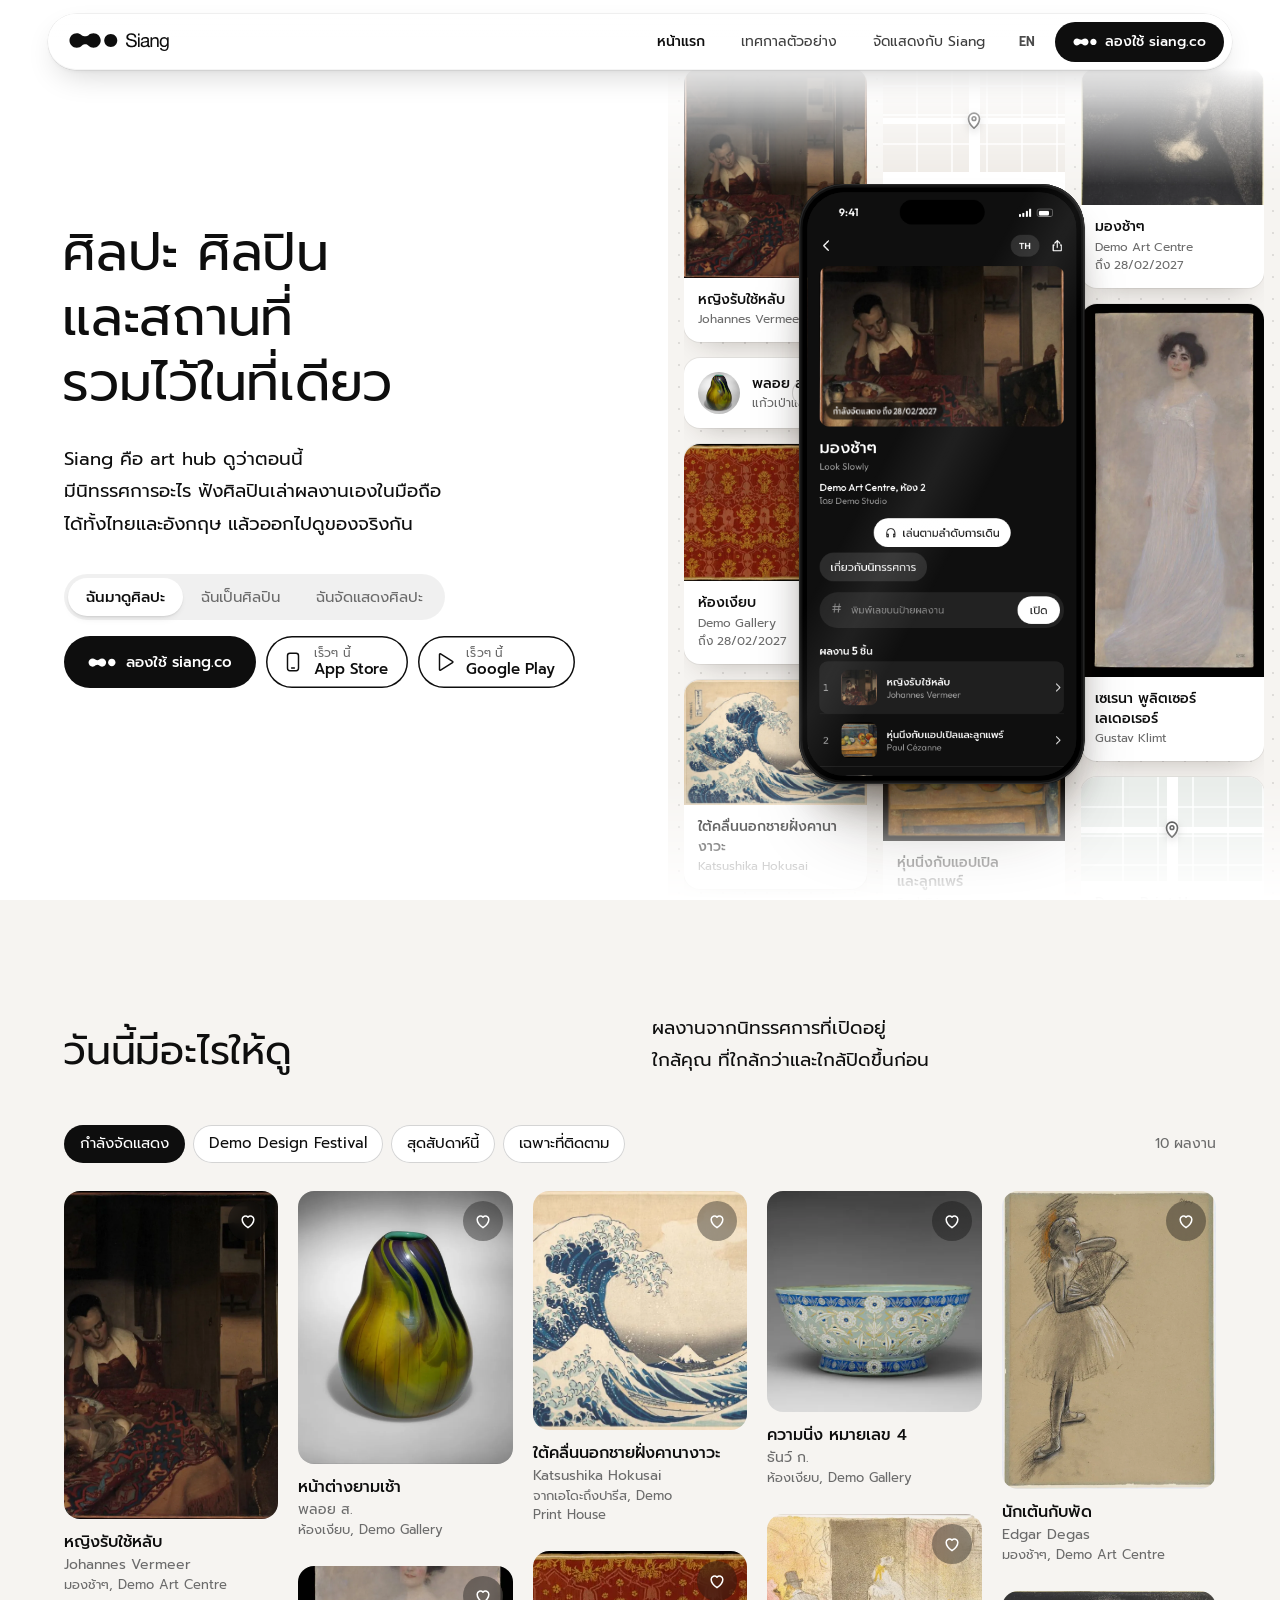
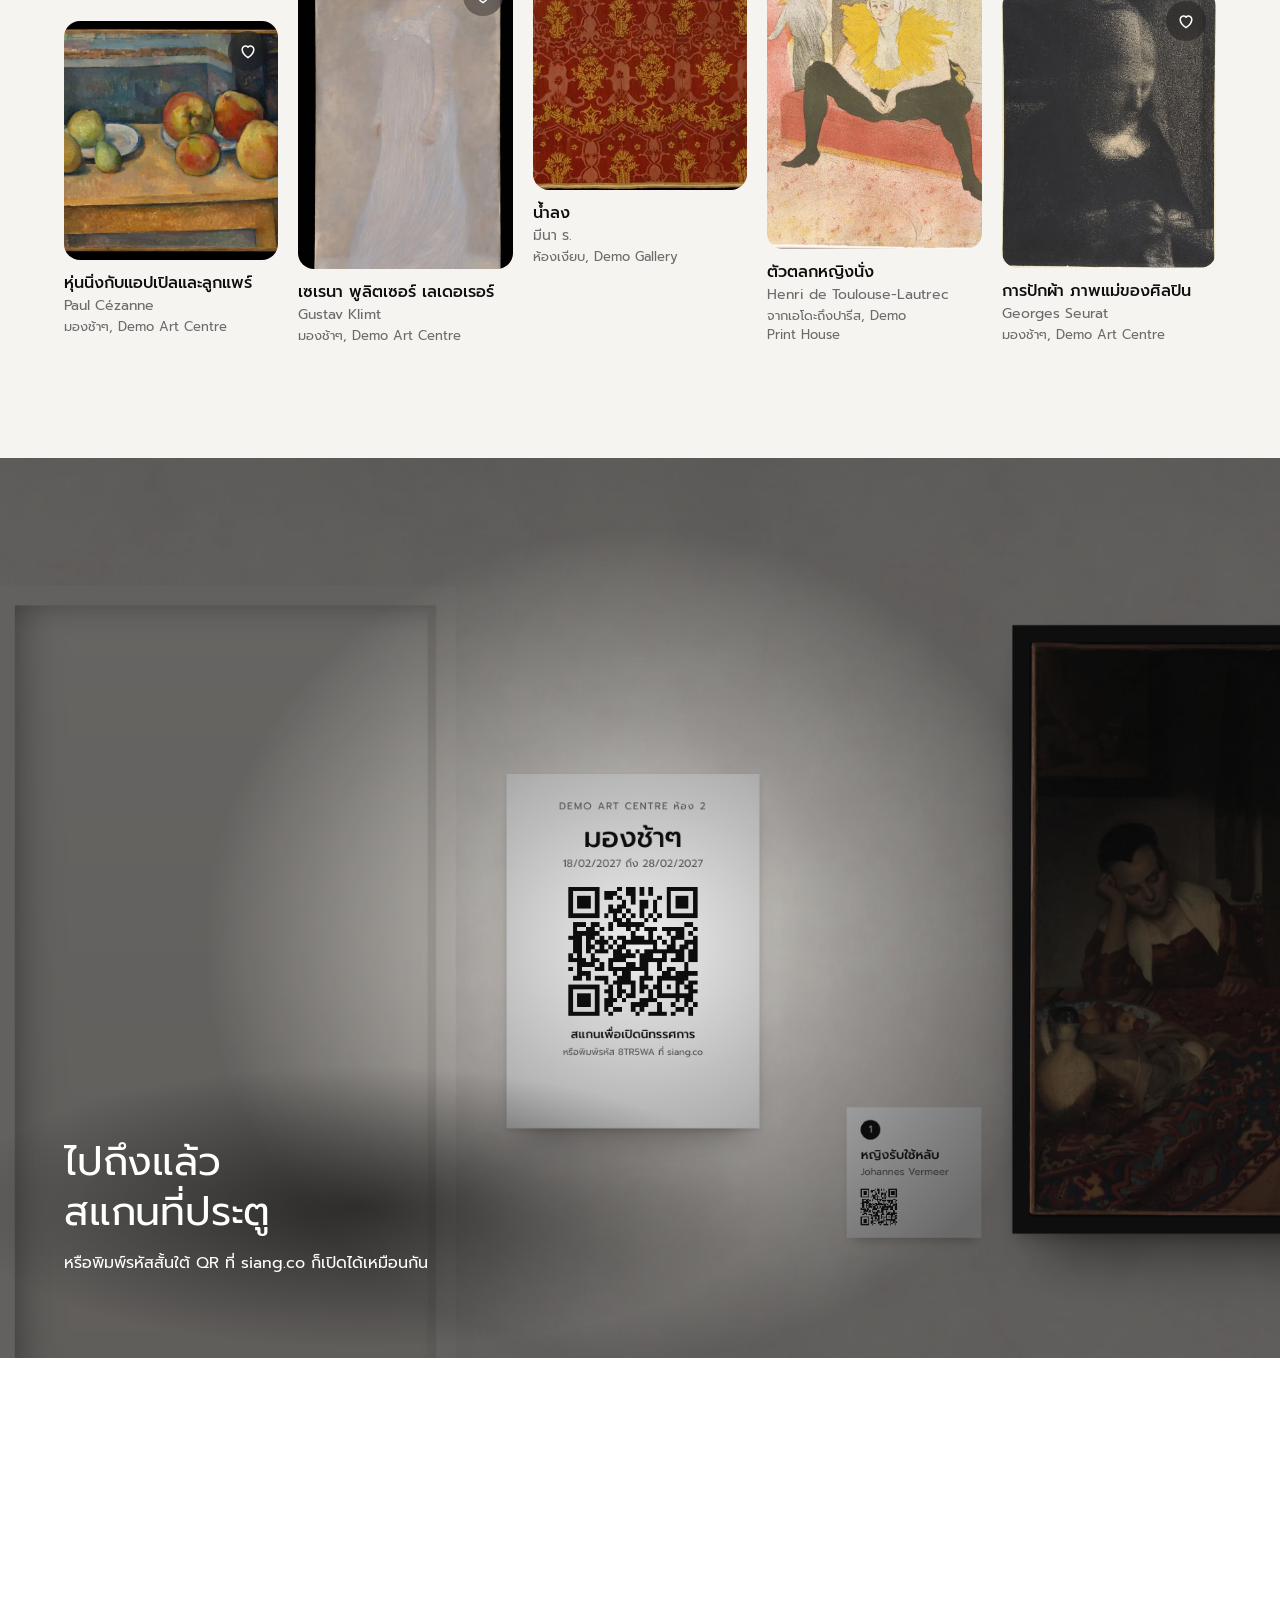
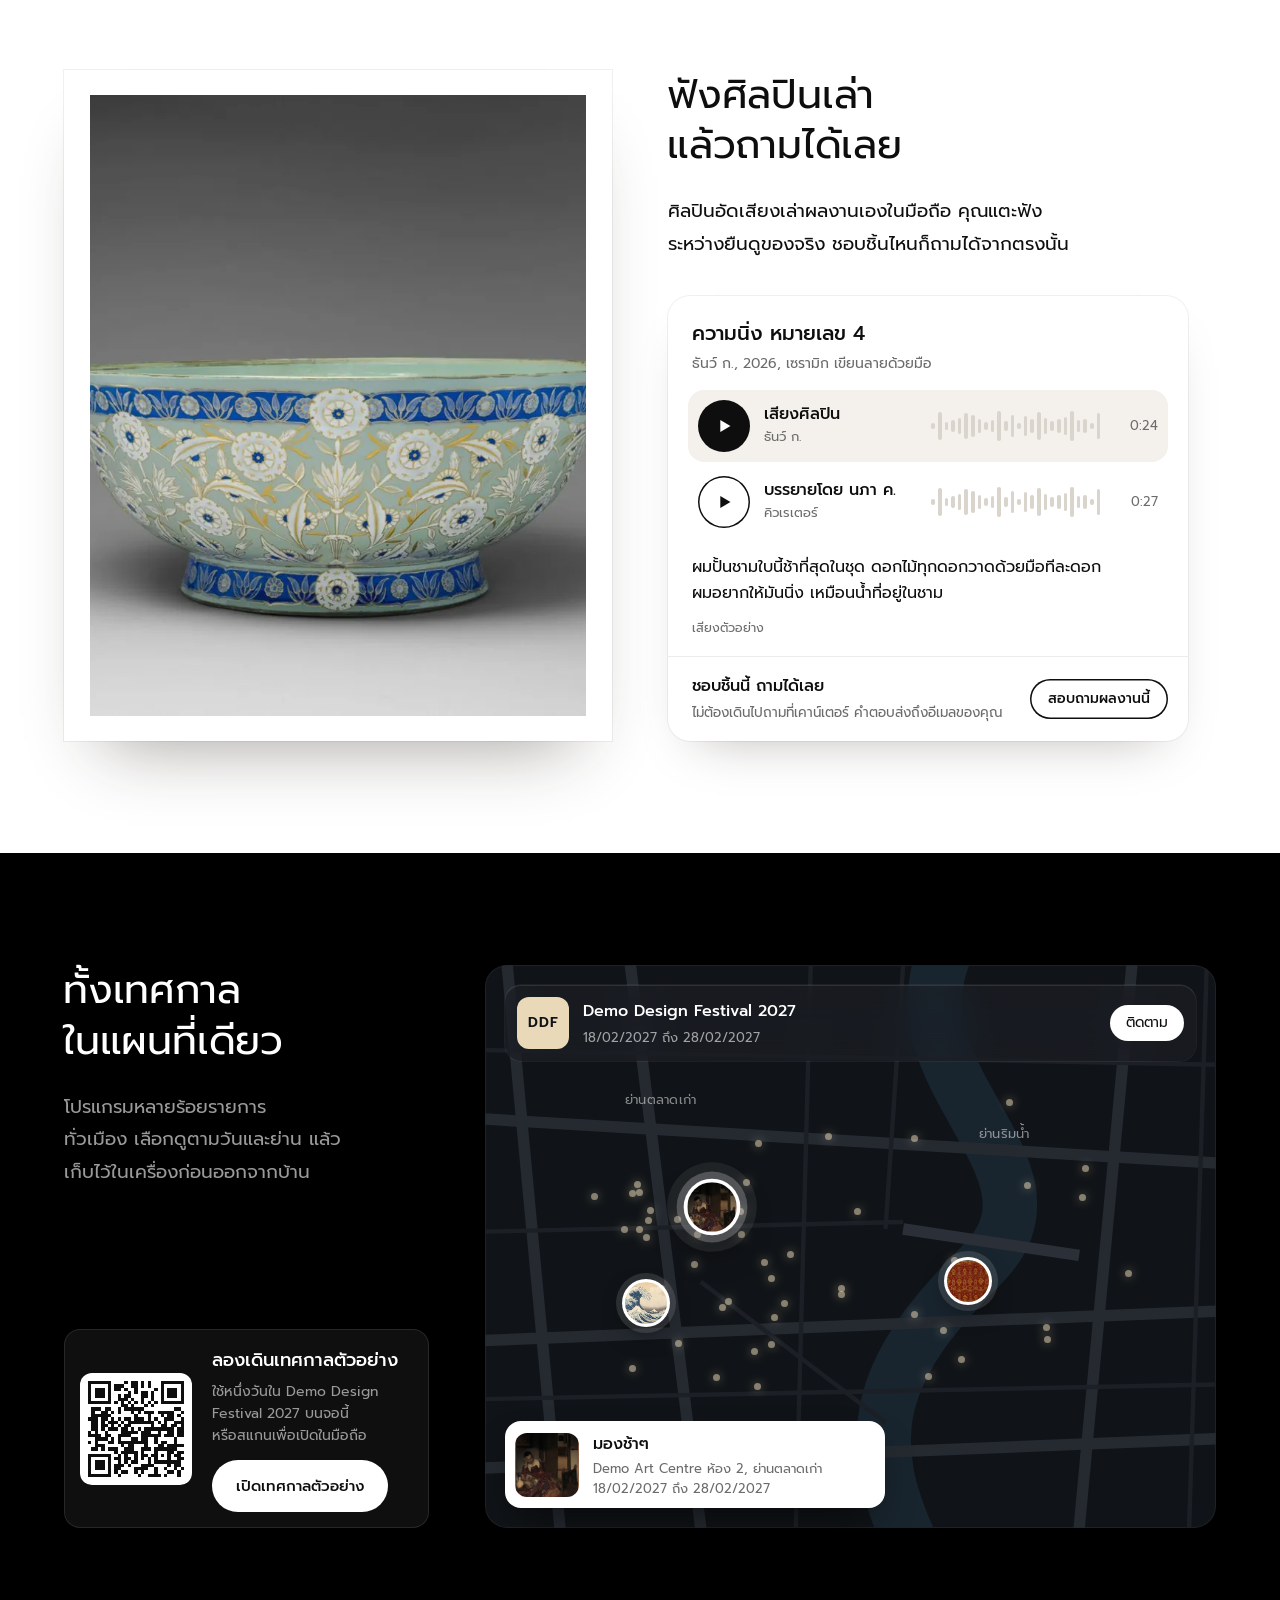
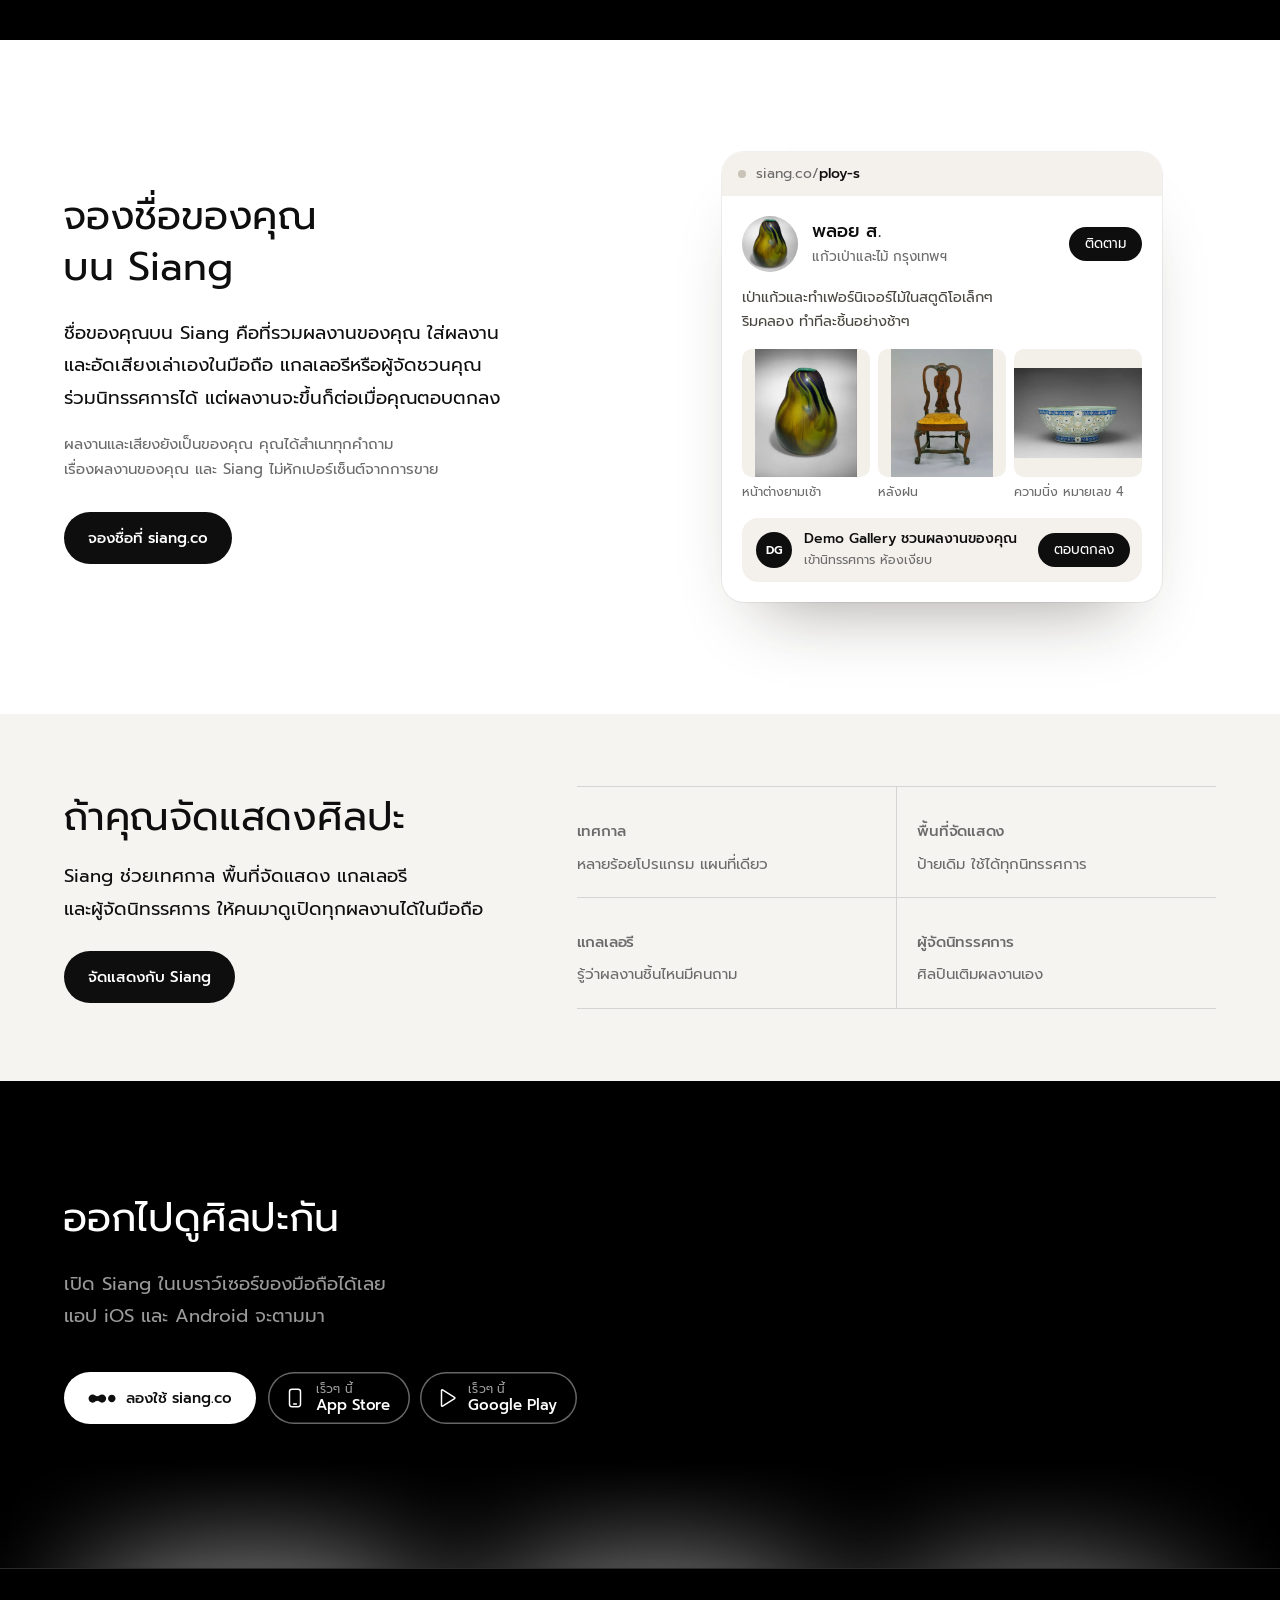
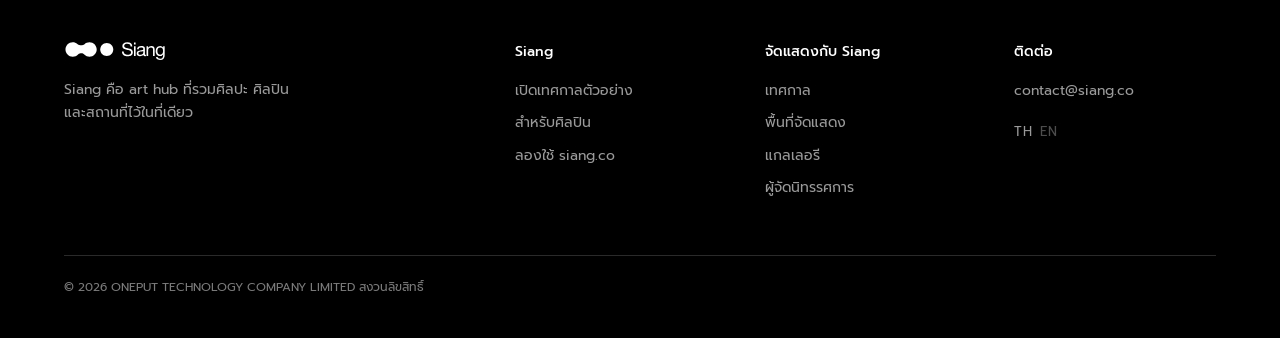
==== site/index.html @ 8baa281d "info.siang.co site and server setup" ====
<!doctype html><html lang="th"><head><meta charset="utf-8"><meta name="viewport" content="width=device-width, initial-scale=1, viewport-fit=cover"><title>Siang art hub: ศิลปะ ศิลปิน และสถานที่ ในที่เดียว</title><meta name="description" content="หานิทรรศการที่อยากไป เปิดดูทุกผลงานในมือถือ ฟังเรื่องจากศิลปิน แล้วเก็บชิ้นที่ชอบไว้"><meta name="robots" content="noindex, nofollow"><link rel="canonical" href="https://info.siang.co/"><link rel="alternate" hreflang="th" href="https://info.siang.co/"><link rel="alternate" hreflang="en" href="https://info.siang.co/en/"><meta property="og:title" content="Siang art hub: ศิลปะ ศิลปิน และสถานที่ ในที่เดียว"><meta property="og:description" content="หานิทรรศการที่อยากไป เปิดดูทุกผลงานในมือถือ ฟังเรื่องจากศิลปิน แล้วเก็บชิ้นที่ชอบไว้"><meta property="og:image" content="https://info.siang.co/assets/art/vermeer-1200.webp"><meta name="theme-color" content="#ffffff"><link rel="icon" href="assets/brand/siang-symbol-black.svg" type="image/svg+xml"><link rel="preload" href="assets/fonts/prompt-thai-400-normal.woff2" as="font" type="font/woff2" crossorigin><link rel="stylesheet" href="assets/fonts.css"><link rel="stylesheet" href="assets/css/base.css"><link rel="stylesheet" href="assets/css/phone.css"><link rel="stylesheet" href="assets/css/scene.css"><link rel="stylesheet" href="assets/css/home.css"></head><body><a class="skip" href="#main"><span class="nb">ข้ามไปที่เนื้อหา</span></a><header class="nav"><div class="bar"><a class="logo" href="" aria-label="Siang"><img class="lb" src="assets/brand/siang-lockup-black.svg" alt="Siang" width="88" height="20"><img class="lw" src="assets/brand/siang-lockup-white.svg" alt="" width="88" height="20"></a><span class="nsp"></span><a class="ndemo" href="" aria-current=page><span class="nb">หน้าแรก</span></a><a class="ndemo" href="demo/"><span class="nb">เทศกาลตัวอย่าง</span></a><a class="nfor" href="for/"><span><span class="nb">จัดแสดงกับ</span> <span class="nb">Siang</span></span></a><a class="nlang" href="en/" hreflang="en" lang="en" aria-label="English">EN</a><a class="btn go sm" href="https://siang.co"><svg class="sym" viewBox="1623 123 94 30" aria-hidden="true"><path d="M1670.166 124.426C1666.562 124.426 1663.284 125.818 1660.835 128.09C1656.951 131.334 1650.79 130.317 1647.928 128.154C1647.7 127.94 1647.468 127.732 1647.226 127.533C1644.859 125.592 1641.831 124.426 1638.53 124.426C1630.951 124.426 1624.807 130.571 1624.807 138.15C1624.807 145.729 1630.951 151.873 1638.53 151.873C1642.473 151.873 1646.024 150.208 1648.528 147.545C1654.318 143.612 1658.304 145.9 1659.965 147.328C1660.241 147.634 1660.531 147.927 1660.833 148.207L1660.835 148.21L1660.835 148.209C1663.284 150.482 1666.562 151.873 1670.166 151.873C1677.746 151.873 1683.89 145.729 1683.89 138.15C1683.89 130.571 1677.746 124.426 1670.166 124.426Z"/><path d="M1702.884 125.807C1696.067 125.807 1690.541 131.333 1690.541 138.15C1690.541 144.966 1696.067 150.493 1702.884 150.493C1709.7 150.493 1715.227 144.966 1715.227 138.15C1715.227 131.333 1709.7 125.807 1702.884 125.807Z"/></svg><span><span class="nb">ลองใช้</span> <span class="nb">siang.co</span></span></a><button class="menu-btn" type="button" aria-label="เมนู" aria-expanded="false" data-menu><svg aria-hidden="true" width="22" height="22" viewBox="0 0 24 24" fill="none" stroke="currentColor" stroke-width="1.75" stroke-linecap="round"><path d="M4 9h16M4 15h16"/></svg></button></div></header><div class="sheet" id="sheet" aria-hidden="true"><nav aria-label="หน้าหลัก"><a href=""><span class="nb">หน้าแรก</span></a><a href="demo/"><span class="nb">เปิดเทศกาลตัวอย่าง</span></a><a href="#artists"><span class="nb">สำหรับศิลปิน</span></a></nav><a class="sh-for" href="for/"><b><span class="nb">จัดแสดงกับ</span> <span class="nb">Siang</span></b><small><span class="nb">สำหรับเทศกาล</span> <span class="nb">พื้นที่จัดแสดง</span> <span class="nb">แกลเลอรี</span> <span class="nb">และผู้จัดนิทรรศการ</span></small></a><div class="sh-row"><a class="btn go sm" href="https://siang.co"><svg class="sym" viewBox="1623 123 94 30" aria-hidden="true"><path d="M1670.166 124.426C1666.562 124.426 1663.284 125.818 1660.835 128.09C1656.951 131.334 1650.79 130.317 1647.928 128.154C1647.7 127.94 1647.468 127.732 1647.226 127.533C1644.859 125.592 1641.831 124.426 1638.53 124.426C1630.951 124.426 1624.807 130.571 1624.807 138.15C1624.807 145.729 1630.951 151.873 1638.53 151.873C1642.473 151.873 1646.024 150.208 1648.528 147.545C1654.318 143.612 1658.304 145.9 1659.965 147.328C1660.241 147.634 1660.531 147.927 1660.833 148.207L1660.835 148.21L1660.835 148.209C1663.284 150.482 1666.562 151.873 1670.166 151.873C1677.746 151.873 1683.89 145.729 1683.89 138.15C1683.89 130.571 1677.746 124.426 1670.166 124.426Z"/><path d="M1702.884 125.807C1696.067 125.807 1690.541 131.333 1690.541 138.15C1690.541 144.966 1696.067 150.493 1702.884 150.493C1709.7 150.493 1715.227 144.966 1715.227 138.15C1715.227 131.333 1709.7 125.807 1702.884 125.807Z"/></svg><span><span class="nb">ลองใช้</span> <span class="nb">siang.co</span></span></a><span class="lang"><a href="" hreflang="th" aria-current=true>TH</a><a href="en/" hreflang="en">EN</a></span></div></div><main id="main"><section class="hub" id="top"><div class="w hub-g"><div class="hub-copy"><h1 class="display rw"><span class="wd nb" style="--i:0"><span class="nb">ศิลปะ</span></span><wbr> <span class="wd nb" style="--i:1"><span class="nb">ศิลปิน</span></span><wbr><br><span class="wd nb" style="--i:2"><span class="nb">และสถานที่</span></span><wbr><br><span class="wd nb" style="--i:3"><span class="nb">รวมไว้ในที่เดียว</span></span><wbr></h1><p class="lede fade"><span class="nb">Siang</span> <span class="nb">คือ</span> <span class="nb">art</span> <span class="nb">hub</span> <span class="nb">ดูว่าตอนนี้</span><span class="nb"><span class="nb">มีนิทรรศการอะไร</span></span> <span class="nb">ฟังศิลปิน</span><span class="nb"><span class="nb">เล่าผลงานเอง</span></span><span class="nb">ในมือถือ</span> <span class="nb">ได้ทั้งไทยและอังกฤษ</span> <span class="nb">แล้วออกไปดูของจริงกัน</span></p><div class="hc fade"><div class="hc-seg" role="tablist" aria-label="คุณคือใคร"><i class="hc-lens" aria-hidden="true"></i><button type="button" role="tab" id="hc-see" aria-controls="hp-see" aria-selected="true" data-hc="see"><span class="nb">ฉันมาดูศิลปะ</span></button><button type="button" role="tab" id="hc-artist" aria-controls="hp-artist" aria-selected="false" data-hc="artist" tabindex=-1><span class="nb">ฉันเป็นศิลปิน</span></button><button type="button" role="tab" id="hc-show" aria-controls="hp-show" aria-selected="false" data-hc="show" tabindex=-1><span class="nb">ฉันจัดแสดงศิลปะ</span></button></div><div class="hc-ps"><div class="hc-p on" id="hp-see" role="tabpanel" aria-labelledby="hc-see"><div class="hc-row"><a class="btn go " href="https://siang.co"><svg class="sym" viewBox="1623 123 94 30" aria-hidden="true"><path d="M1670.166 124.426C1666.562 124.426 1663.284 125.818 1660.835 128.09C1656.951 131.334 1650.79 130.317 1647.928 128.154C1647.7 127.94 1647.468 127.732 1647.226 127.533C1644.859 125.592 1641.831 124.426 1638.53 124.426C1630.951 124.426 1624.807 130.571 1624.807 138.15C1624.807 145.729 1630.951 151.873 1638.53 151.873C1642.473 151.873 1646.024 150.208 1648.528 147.545C1654.318 143.612 1658.304 145.9 1659.965 147.328C1660.241 147.634 1660.531 147.927 1660.833 148.207L1660.835 148.21L1660.835 148.209C1663.284 150.482 1666.562 151.873 1670.166 151.873C1677.746 151.873 1683.89 145.729 1683.89 138.15C1683.89 130.571 1677.746 124.426 1670.166 124.426Z"/><path d="M1702.884 125.807C1696.067 125.807 1690.541 131.333 1690.541 138.15C1690.541 144.966 1696.067 150.493 1702.884 150.493C1709.7 150.493 1715.227 144.966 1715.227 138.15C1715.227 131.333 1709.7 125.807 1702.884 125.807Z"/></svg><span><span class="nb">ลองใช้</span> <span class="nb">siang.co</span></span></a><div class="stores "><a class="btn store" href="app/?os=ios"><svg viewBox="0 0 24 24" aria-hidden="true"><rect x="6" y="2.5" width="12" height="19" rx="2.6" fill="none" stroke="currentColor" stroke-width="1.6"/><path d="M10.5 18.5h3" stroke="currentColor" stroke-width="1.6" stroke-linecap="round"/></svg><span><small><span class="nb">เร็วๆ</span> <span class="nb">นี้</span></small><b>App Store</b></span></a><a class="btn store" href="app/?os=android"><svg viewBox="0 0 24 24" aria-hidden="true"><path d="M6 3.8v16.4a.8.8 0 0 0 1.2.7l13-8.2a.8.8 0 0 0 0-1.4l-13-8.2A.8.8 0 0 0 6 3.8z" fill="none" stroke="currentColor" stroke-width="1.6" stroke-linejoin="round"/></svg><span><small><span class="nb">เร็วๆ</span> <span class="nb">นี้</span></small><b>Google Play</b></span></a></div></div></div><div class="hc-p" id="hp-artist" role="tabpanel" aria-labelledby="hc-artist" hidden><form class="hc-claim" action="https://www.siang.co/join" data-claim><label class="hc-field"><span class="hc-pre">siang.co/</span><input name="h" maxlength="30" autocomplete="off" spellcheck="false" autocapitalize="none" placeholder="ploy-s" aria-label="ชื่อที่อยากได้บน Siang"></label><button class="btn" type="submit"><span class="nb">ไปจองต่อที่</span> <span class="nb">siang.co</span></button></form><small class="hc-note"><span class="nb">ใช้ภาษาอังกฤษตัวเล็ก</span> <span class="nb">ตัวเลข</span> <span class="nb">หรือขีดกลาง</span></small></div><div class="hc-p" id="hp-show" role="tabpanel" aria-labelledby="hc-show" hidden><div class="hc-row"><a class="btn" href="for/"><span class="nb">จัดแสดงกับ</span> <span class="nb">Siang</span></a><a class="btn line" href="demo/"><span class="nb">เปิดเทศกาลตัวอย่าง</span></a></div></div></div></div></div><div class="hub-wall" aria-hidden="true"><div class="hcol c1"><div class="hrun"><figure class="ht art"><img src="assets/art/vermeer-800.webp" alt="" loading="lazy" decoding="async"><figcaption><b><span class="nb">หญิงรับใช้หลับ</span></b><small>Johannes Vermeer</small></figcaption></figure><div class="ht who"><span class="av"><img src="assets/art/vase-320.webp" alt=""></span><span><b><span class="nb">พลอย&nbsp;ส.</span></b><small><span class="nb">แก้วเป่าและไม้</span></small></span><span class="fo"><span class="nb">ติดตาม</span></span></div><div class="ht show"><span class="cv" style="background-image:url(assets/art/textile-800.webp)"></span><span class="pt"><b><span class="nb">ห้องเงียบ</span></b><small>Demo Gallery</small><small><span class="nb">ถึง</span> <span class="nb">28/02/2027</span></small></span></div><figure class="ht art"><img src="assets/art/wave-800.webp" alt="" loading="lazy" decoding="async"><figcaption><b><span class="nb">ใต้</span><wbr><span class="nb">คลื่น</span><wbr><span class="nb">นอก</span><wbr><span class="nb">ชายฝั่ง</span><wbr><span class="nb">คา</span><wbr><span class="nb">นา</span><wbr><span class="nb">งา</span><wbr><span class="nb">วะ</span></b><small>Katsushika Hokusai</small></figcaption></figure><figure class="ht art"><img src="assets/art/vermeer-800.webp" alt="" loading="lazy" decoding="async"><figcaption><b><span class="nb">หญิงรับใช้หลับ</span></b><small>Johannes Vermeer</small></figcaption></figure><div class="ht who"><span class="av"><img src="assets/art/vase-320.webp" alt=""></span><span><b><span class="nb">พลอย&nbsp;ส.</span></b><small><span class="nb">แก้วเป่าและไม้</span></small></span><span class="fo"><span class="nb">ติดตาม</span></span></div><div class="ht show"><span class="cv" style="background-image:url(assets/art/textile-800.webp)"></span><span class="pt"><b><span class="nb">ห้องเงียบ</span></b><small>Demo Gallery</small><small><span class="nb">ถึง</span> <span class="nb">28/02/2027</span></small></span></div><figure class="ht art"><img src="assets/art/wave-800.webp" alt="" loading="lazy" decoding="async"><figcaption><b><span class="nb">ใต้</span><wbr><span class="nb">คลื่น</span><wbr><span class="nb">นอก</span><wbr><span class="nb">ชายฝั่ง</span><wbr><span class="nb">คา</span><wbr><span class="nb">นา</span><wbr><span class="nb">งา</span><wbr><span class="nb">วะ</span></b><small>Katsushika Hokusai</small></figcaption></figure></div></div><div class="hcol c2"><div class="hrun"><div class="ht place"><span class="map m1" aria-hidden="true"><svg aria-hidden="true" width="22" height="22" viewBox="0 0 24 24" fill="none" stroke="currentColor" stroke-width="1.8" stroke-linecap="round" stroke-linejoin="round"><path d="M12 21s-6-5.3-6-10.5a6 6 0 0 1 12 0C18 15.7 12 21 12 21z"/><circle cx="12" cy="10.5" r="2"/></svg></span><span class="pt"><b>Demo Gallery</b><small><span class="nb">ย่านริมน้ำ</span></small><em><span class="nb">กำลังจัดแสดง:</span> <span class="nb">ห้องเงียบ</span></em></span></div><figure class="ht art"><img src="assets/art/degas-800.webp" alt="" loading="lazy" decoding="async"><figcaption><b><span class="nb">นักเต้นกับพัด</span></b><small>Edgar Degas</small></figcaption></figure><div class="ht who"><span class="av"><img src="assets/art/bowl-320.webp" alt=""></span><span><b><span class="nb">ธันว์&nbsp;ก.</span></b><small><span class="nb">เซรามิก</span></small></span><span class="fo"><span class="nb">ติดตาม</span></span></div><figure class="ht art"><img src="assets/art/cezanne-800.webp" alt="" loading="lazy" decoding="async"><figcaption><b><span class="nb">หุ่นนิ่ง</span><wbr><span class="nb">กับแอปเปิล</span><wbr><span class="nb">และลูกแพร์</span></b><small>Paul Cézanne</small></figcaption></figure><div class="ht place"><span class="map m1" aria-hidden="true"><svg aria-hidden="true" width="22" height="22" viewBox="0 0 24 24" fill="none" stroke="currentColor" stroke-width="1.8" stroke-linecap="round" stroke-linejoin="round"><path d="M12 21s-6-5.3-6-10.5a6 6 0 0 1 12 0C18 15.7 12 21 12 21z"/><circle cx="12" cy="10.5" r="2"/></svg></span><span class="pt"><b>Demo Gallery</b><small><span class="nb">ย่านริมน้ำ</span></small><em><span class="nb">กำลังจัดแสดง:</span> <span class="nb">ห้องเงียบ</span></em></span></div><figure class="ht art"><img src="assets/art/degas-800.webp" alt="" loading="lazy" decoding="async"><figcaption><b><span class="nb">นักเต้นกับพัด</span></b><small>Edgar Degas</small></figcaption></figure><div class="ht who"><span class="av"><img src="assets/art/bowl-320.webp" alt=""></span><span><b><span class="nb">ธันว์&nbsp;ก.</span></b><small><span class="nb">เซรามิก</span></small></span><span class="fo"><span class="nb">ติดตาม</span></span></div><figure class="ht art"><img src="assets/art/cezanne-800.webp" alt="" loading="lazy" decoding="async"><figcaption><b><span class="nb">หุ่นนิ่ง</span><wbr><span class="nb">กับแอปเปิล</span><wbr><span class="nb">และลูกแพร์</span></b><small>Paul Cézanne</small></figcaption></figure></div></div><div class="hcol c3"><div class="hrun"><div class="ht show"><span class="cv" style="background-image:url(assets/art/seurat-800.webp)"></span><span class="pt"><b><span class="nb">มองช้าๆ</span></b><small>Demo Art Centre</small><small><span class="nb">ถึง</span> <span class="nb">28/02/2027</span></small></span></div><figure class="ht art"><img src="assets/art/klimt-800.webp" alt="" loading="lazy" decoding="async"><figcaption><b><span class="nb">เซเรนา</span> <span class="nb">พูลิตเซอร์</span> <span class="nb">เลเดอเรอร์</span></b><small>Gustav Klimt</small></figcaption></figure><div class="ht place"><span class="map m2" aria-hidden="true"><svg aria-hidden="true" width="22" height="22" viewBox="0 0 24 24" fill="none" stroke="currentColor" stroke-width="1.8" stroke-linecap="round" stroke-linejoin="round"><path d="M12 21s-6-5.3-6-10.5a6 6 0 0 1 12 0C18 15.7 12 21 12 21z"/><circle cx="12" cy="10.5" r="2"/></svg></span><span class="pt"><b>Demo Print House</b><small><span class="nb">ย่านตลาดเก่า</span></small><em><span class="nb">กำลังจัดแสดง:</span> <span class="nb">จากเอโดะถึงปารีส</span></em></span></div><div class="ht who"><span class="av"><img src="assets/art/textile-320.webp" alt=""></span><span><b><span class="nb">มีนา&nbsp;ร.</span></b><small><span class="nb">ผ้าไหมทอมือ</span></small></span><span class="fo"><span class="nb">ติดตาม</span></span></div><div class="ht show"><span class="cv" style="background-image:url(assets/art/seurat-800.webp)"></span><span class="pt"><b><span class="nb">มองช้าๆ</span></b><small>Demo Art Centre</small><small><span class="nb">ถึง</span> <span class="nb">28/02/2027</span></small></span></div><figure class="ht art"><img src="assets/art/klimt-800.webp" alt="" loading="lazy" decoding="async"><figcaption><b><span class="nb">เซเรนา</span> <span class="nb">พูลิตเซอร์</span> <span class="nb">เลเดอเรอร์</span></b><small>Gustav Klimt</small></figcaption></figure><div class="ht place"><span class="map m2" aria-hidden="true"><svg aria-hidden="true" width="22" height="22" viewBox="0 0 24 24" fill="none" stroke="currentColor" stroke-width="1.8" stroke-linecap="round" stroke-linejoin="round"><path d="M12 21s-6-5.3-6-10.5a6 6 0 0 1 12 0C18 15.7 12 21 12 21z"/><circle cx="12" cy="10.5" r="2"/></svg></span><span class="pt"><b>Demo Print House</b><small><span class="nb">ย่านตลาดเก่า</span></small><em><span class="nb">กำลังจัดแสดง:</span> <span class="nb">จากเอโดะถึงปารีส</span></em></span></div><div class="ht who"><span class="av"><img src="assets/art/textile-320.webp" alt=""></span><span><b><span class="nb">มีนา&nbsp;ร.</span></b><small><span class="nb">ผ้าไหมทอมือ</span></small></span><span class="fo"><span class="nb">ติดตาม</span></span></div></div></div></div><div class="hub-ph"><div class="phone" data-h="600"><div class="phone-in" data-phone data-base="assets/" data-lang="th" data-start="app:look"><div class="pa"></div></div></div><span class="try"><i class="dot"></i><span><span class="nb">กดในหน้าจอเพื่อลองใช้</span></span></span></div></div></section><section class="sec warm art" id="art" aria-labelledby="art-h"><div class="w"><div class="art-head"><h2 class="sh m rw" id=art-h><span class="wd nb" style="--i:0"><span class="nb">วันนี้มีอะไรให้ดู</span></span><wbr></h2><p class="lede fade"><span class="nb">ผลงานจากนิทรรศการ</span><span class="nb"><span class="nb">ที่เปิดอยู่</span></span><span class="nb">ใกล้คุณ</span> <span class="nb">ที่ใกล้</span><wbr><span class="nb">กว่า</span><wbr><span class="nb">และใกล้</span><wbr><span class="nb">ปิด</span><wbr><span class="nb">ขึ้น</span><wbr><span class="nb">ก่อน</span></p></div><div class="fd" data-feed><div class="fd-bar" data-hscroll role="group" aria-label="ตัวกรอง"><button class="fd-chip on" type="button" data-f="all" aria-pressed="true"><span class="nb">กำลังจัดแสดง</span></button><button class="fd-chip" type="button" data-f="fest" aria-pressed="false">Demo Design Festival</button><button class="fd-chip" type="button" data-f="wk" aria-pressed="false"><span class="nb">สุดสัปดาห์นี้</span></button><button class="fd-chip" type="button" data-f="fol" aria-pressed="false"><span class="nb">เฉพาะที่ติดตาม</span></button><span class="fd-n" aria-live="polite"></span></div><p class="fd-empty" hidden><span class="nb">ตัวอย่างนี้ติดตาม</span> <span class="nb">พลอย&nbsp;ส.</span> <span class="nb">ไว้</span> <span class="nb">ผลงาน</span><wbr><span class="nb">ของศิลปิน</span><wbr><span class="nb">ที่คุณ</span><wbr><span class="nb">ติดตาม</span><wbr><span class="nb">จะ</span><wbr><span class="nb">ขึ้น</span><wbr><span class="nb">ที่นี่</span></p><div class="fd-g"><figure class="fd-c" data-fest="1" data-near="0" data-fol="0" style="--i:0"><span class="fd-m"><img src="assets/art/vermeer-800.webp" alt="" loading="lazy" decoding="async" style="aspect-ratio:0.871"><button class="fd-h" type="button" aria-pressed="false" aria-label="เก็บไว้: หญิงรับใช้หลับ"><svg aria-hidden="true" width="20" height="20" viewBox="0 0 24 24" fill="none" stroke="currentColor" stroke-width="1.8" stroke-linecap="round" stroke-linejoin="round"><path d="M12 20s-7-4.4-7-10a4 4 0 0 1 7-2.6A4 4 0 0 1 19 10c0 5.6-7 10-7 10z"/></svg></button></span><figcaption><b><span class="nb">หญิงรับใช้หลับ</span></b><small>Johannes Vermeer</small><small class="fd-s"><span class="nb">มองช้าๆ,</span> <span class="nb">Demo</span> <span class="nb">Art</span> <span class="nb">Centre</span></small></figcaption></figure><figure class="fd-c" data-fest="1" data-near="1" data-fol="1" style="--i:1"><span class="fd-m"><img src="assets/art/vase-800.webp" alt="" loading="lazy" decoding="async" style="aspect-ratio:0.800"><button class="fd-h" type="button" aria-pressed="false" aria-label="เก็บไว้: หน้าต่างยามเช้า"><svg aria-hidden="true" width="20" height="20" viewBox="0 0 24 24" fill="none" stroke="currentColor" stroke-width="1.8" stroke-linecap="round" stroke-linejoin="round"><path d="M12 20s-7-4.4-7-10a4 4 0 0 1 7-2.6A4 4 0 0 1 19 10c0 5.6-7 10-7 10z"/></svg></button></span><figcaption><b><span class="nb">หน้าต่างยามเช้า</span></b><small><span class="nb">พลอย&nbsp;ส.</span></small><small class="fd-s"><span class="nb">ห้องเงียบ,</span> <span class="nb">Demo</span> <span class="nb">Gallery</span></small></figcaption></figure><figure class="fd-c" data-fest="1" data-near="0" data-fol="0" style="--i:2"><span class="fd-m"><img src="assets/art/wave-800.webp" alt="" loading="lazy" decoding="async" style="aspect-ratio:1.300"><button class="fd-h" type="button" aria-pressed="false" aria-label="เก็บไว้: ใต้คลื่นนอกชายฝั่งคานางาวะ"><svg aria-hidden="true" width="20" height="20" viewBox="0 0 24 24" fill="none" stroke="currentColor" stroke-width="1.8" stroke-linecap="round" stroke-linejoin="round"><path d="M12 20s-7-4.4-7-10a4 4 0 0 1 7-2.6A4 4 0 0 1 19 10c0 5.6-7 10-7 10z"/></svg></button></span><figcaption><b><span class="nb">ใต้</span><wbr><span class="nb">คลื่น</span><wbr><span class="nb">นอก</span><wbr><span class="nb">ชายฝั่ง</span><wbr><span class="nb">คา</span><wbr><span class="nb">นา</span><wbr><span class="nb">งา</span><wbr><span class="nb">วะ</span></b><small>Katsushika Hokusai</small><small class="fd-s"><span class="nb">จากเอโดะถึงปารีส,</span> <span class="nb">Demo</span> <span class="nb">Print</span> <span class="nb">House</span></small></figcaption></figure><figure class="fd-c" data-fest="1" data-near="1" data-fol="0" style="--i:3"><span class="fd-m"><img src="assets/art/bowl-800.webp" alt="" loading="lazy" decoding="async" style="aspect-ratio:1.300"><button class="fd-h" type="button" aria-pressed="false" aria-label="เก็บไว้: ความนิ่ง หมายเลข 4"><svg aria-hidden="true" width="20" height="20" viewBox="0 0 24 24" fill="none" stroke="currentColor" stroke-width="1.8" stroke-linecap="round" stroke-linejoin="round"><path d="M12 20s-7-4.4-7-10a4 4 0 0 1 7-2.6A4 4 0 0 1 19 10c0 5.6-7 10-7 10z"/></svg></button></span><figcaption><b><span class="nb">ความนิ่ง</span> <span class="nb">หมายเลข</span> <span class="nb">4</span></b><small><span class="nb">ธันว์&nbsp;ก.</span></small><small class="fd-s"><span class="nb">ห้องเงียบ,</span> <span class="nb">Demo</span> <span class="nb">Gallery</span></small></figcaption></figure><figure class="fd-c" data-fest="1" data-near="0" data-fol="0" style="--i:4"><span class="fd-m"><img src="assets/art/degas-800.webp" alt="" loading="lazy" decoding="async" style="aspect-ratio:0.720"><button class="fd-h" type="button" aria-pressed="false" aria-label="เก็บไว้: นักเต้นกับพัด"><svg aria-hidden="true" width="20" height="20" viewBox="0 0 24 24" fill="none" stroke="currentColor" stroke-width="1.8" stroke-linecap="round" stroke-linejoin="round"><path d="M12 20s-7-4.4-7-10a4 4 0 0 1 7-2.6A4 4 0 0 1 19 10c0 5.6-7 10-7 10z"/></svg></button></span><figcaption><b><span class="nb">นักเต้นกับพัด</span></b><small>Edgar Degas</small><small class="fd-s"><span class="nb">มองช้าๆ,</span> <span class="nb">Demo</span> <span class="nb">Art</span> <span class="nb">Centre</span></small></figcaption></figure><figure class="fd-c" data-fest="1" data-near="0" data-fol="0" style="--i:5"><span class="fd-m"><img src="assets/art/lautrec-800.webp" alt="" loading="lazy" decoding="async" style="aspect-ratio:0.768"><button class="fd-h" type="button" aria-pressed="false" aria-label="เก็บไว้: ตัวตลกหญิงนั่ง"><svg aria-hidden="true" width="20" height="20" viewBox="0 0 24 24" fill="none" stroke="currentColor" stroke-width="1.8" stroke-linecap="round" stroke-linejoin="round"><path d="M12 20s-7-4.4-7-10a4 4 0 0 1 7-2.6A4 4 0 0 1 19 10c0 5.6-7 10-7 10z"/></svg></button></span><figcaption><b><span class="nb">ตัวตลกหญิงนั่ง</span></b><small>Henri de Toulouse-Lautrec</small><small class="fd-s"><span class="nb">จากเอโดะถึงปารีส,</span> <span class="nb">Demo</span> <span class="nb">Print</span> <span class="nb">House</span></small></figcaption></figure><figure class="fd-c" data-fest="1" data-near="1" data-fol="0" style="--i:6"><span class="fd-m"><img src="assets/art/textile-800.webp" alt="" loading="lazy" decoding="async" style="aspect-ratio:1.300"><button class="fd-h" type="button" aria-pressed="false" aria-label="เก็บไว้: น้ำลง"><svg aria-hidden="true" width="20" height="20" viewBox="0 0 24 24" fill="none" stroke="currentColor" stroke-width="1.8" stroke-linecap="round" stroke-linejoin="round"><path d="M12 20s-7-4.4-7-10a4 4 0 0 1 7-2.6A4 4 0 0 1 19 10c0 5.6-7 10-7 10z"/></svg></button></span><figcaption><b><span class="nb">น้ำลง</span></b><small><span class="nb">มีนา&nbsp;ร.</span></small><small class="fd-s"><span class="nb">ห้องเงียบ,</span> <span class="nb">Demo</span> <span class="nb">Gallery</span></small></figcaption></figure><figure class="fd-c" data-fest="1" data-near="0" data-fol="0" style="--i:7"><span class="fd-m"><img src="assets/art/cezanne-800.webp" alt="" loading="lazy" decoding="async" style="aspect-ratio:1.296"><button class="fd-h" type="button" aria-pressed="false" aria-label="เก็บไว้: หุ่นนิ่งกับแอปเปิลและลูกแพร์"><svg aria-hidden="true" width="20" height="20" viewBox="0 0 24 24" fill="none" stroke="currentColor" stroke-width="1.8" stroke-linecap="round" stroke-linejoin="round"><path d="M12 20s-7-4.4-7-10a4 4 0 0 1 7-2.6A4 4 0 0 1 19 10c0 5.6-7 10-7 10z"/></svg></button></span><figcaption><b><span class="nb">หุ่นนิ่ง</span><wbr><span class="nb">กับแอปเปิล</span><wbr><span class="nb">และลูกแพร์</span></b><small>Paul Cézanne</small><small class="fd-s"><span class="nb">มองช้าๆ,</span> <span class="nb">Demo</span> <span class="nb">Art</span> <span class="nb">Centre</span></small></figcaption></figure><figure class="fd-c" data-fest="1" data-near="0" data-fol="0" style="--i:8"><span class="fd-m"><img src="assets/art/klimt-800.webp" alt="" loading="lazy" decoding="async" style="aspect-ratio:0.720"><button class="fd-h" type="button" aria-pressed="false" aria-label="เก็บไว้: เซเรนา พูลิตเซอร์ เลเดอเรอร์"><svg aria-hidden="true" width="20" height="20" viewBox="0 0 24 24" fill="none" stroke="currentColor" stroke-width="1.8" stroke-linecap="round" stroke-linejoin="round"><path d="M12 20s-7-4.4-7-10a4 4 0 0 1 7-2.6A4 4 0 0 1 19 10c0 5.6-7 10-7 10z"/></svg></button></span><figcaption><b><span class="nb">เซเรนา</span> <span class="nb">พูลิตเซอร์</span> <span class="nb">เลเดอเรอร์</span></b><small>Gustav Klimt</small><small class="fd-s"><span class="nb">มองช้าๆ,</span> <span class="nb">Demo</span> <span class="nb">Art</span> <span class="nb">Centre</span></small></figcaption></figure><figure class="fd-c" data-fest="1" data-near="0" data-fol="0" style="--i:9"><span class="fd-m"><img src="assets/art/seurat-800.webp" alt="" loading="lazy" decoding="async" style="aspect-ratio:0.774"><button class="fd-h" type="button" aria-pressed="false" aria-label="เก็บไว้: การปักผ้า ภาพแม่ของศิลปิน"><svg aria-hidden="true" width="20" height="20" viewBox="0 0 24 24" fill="none" stroke="currentColor" stroke-width="1.8" stroke-linecap="round" stroke-linejoin="round"><path d="M12 20s-7-4.4-7-10a4 4 0 0 1 7-2.6A4 4 0 0 1 19 10c0 5.6-7 10-7 10z"/></svg></button></span><figcaption><b><span class="nb">การปักผ้า</span> <span class="nb">ภาพแม่ของศิลปิน</span></b><small>Georges Seurat</small><small class="fd-s"><span class="nb">มองช้าๆ,</span> <span class="nb">Demo</span> <span class="nb">Art</span> <span class="nb">Centre</span></small></figcaption></figure></div></div></div></section><section class="scene room two" data-scene data-rest="1" style="--len:300vh" aria-label="ตัวอย่าง: สแกน QR ที่ประตูห้องจัดแสดง แล้วผลงานเปิดในมือถือ"><div class="stage"><div class="view" aria-hidden="true"><div class="plane side"></div><div class="plane floor"><i class="glow" style="left:760px;width:520px"></i><i class="glow" style="left:1330px;width:420px"></i><i class="glow" style="left:1850px;width:560px"></i><i class="glow" style="left:2480px;width:440px"></i></div><div class="plane wall"><div class="rail"></div><i class="lamp s0" style="left:543px;--r:12deg"></i><div class="door"></div><i class="light beam s0" style="left:440px;width:240px;height:600px"></i><i class="light pool s0" style="left:380px;top:270px;width:360px;height:440px"></i><div class="poster"><small><span class="nb">Demo</span> <span class="nb">Art</span> <span class="nb">Centre</span> <span class="nb">ห้อง</span> <span class="nb">2</span></small><b><span class="nb">มองช้าๆ</span></b><em><span class="nb">18/02/2027</span> <span class="nb">ถึง</span> <span class="nb">28/02/2027</span></em><svg xmlns="http://www.w3.org/2000/svg" viewBox="0 0 29 29" aria-hidden="true" shape-rendering="crispEdges"><path class="qrline" stroke="#0e0e0e" d="M0 0.5h7m4 0h1m1 0h2m1 0h1m1 0h1m3 0h7m-29 1h1m5 0h1m1 0h3m2 0h2m1 0h1m1 0h1m3 0h1m5 0h1m-29 1h1m1 0h3m1 0h1m1 0h2m1 0h1m2 0h1m5 0h1m1 0h1m1 0h3m1 0h1m-29 1h1m1 0h3m1 0h1m5 0h1m1 0h1m1 0h2m1 0h1m2 0h1m1 0h3m1 0h1m-29 1h1m1 0h3m1 0h1m2 0h1m1 0h2m3 0h2m1 0h1m2 0h1m1 0h3m1 0h1m-29 1h1m5 0h1m2 0h3m1 0h1m2 0h1m2 0h1m2 0h1m5 0h1m-29 1h7m1 0h1m1 0h1m1 0h1m1 0h1m1 0h1m1 0h1m1 0h1m1 0h7m-19 1h2m1 0h1m3 0h1m1 0h1m-19 1h3m1 0h2m2 0h1m1 0h6m9 0h2m-27 1h1m2 0h2m1 0h1m1 0h1m3 0h1m1 0h1m1 0h3m1 0h5m2 0h1m-28 1h6m7 0h1m3 0h1m3 0h1m1 0h2m1 0h1m-28 1h3m1 0h2m1 0h1m1 0h1m1 0h2m1 0h3m1 0h1m1 0h1m2 0h3m2 0h1m-28 1h2m1 0h1m1 0h3m1 0h1m1 0h8m1 0h1m1 0h1m2 0h3m-28 1h2m1 0h2m1 0h1m1 0h1m1 0h2m6 0h1m2 0h2m1 0h2m1 0h1m-28 1h2m1 0h1m1 0h3m1 0h2m1 0h1m1 0h1m1 0h9m1 0h2m-29 1h1m1 0h1m2 0h1m4 0h5m1 0h3m2 0h1m2 0h2m1 0h2m-29 1h4m1 0h2m2 0h4m3 0h6m1 0h3m1 0h2m-27 1h4m1 0h1m1 0h1m3 0h2m1 0h2m2 0h1m5 0h1m-27 1h1m1 0h1m3 0h2m1 0h9m2 0h1m1 0h2m2 0h1m-25 1h3m5 0h1m1 0h2m3 0h1m3 0h2m1 0h5m-28 1h2m1 0h1m1 0h3m2 0h3m2 0h3m1 0h7m-19 1h1m1 0h5m1 0h1m3 0h1m3 0h2m1 0h2m-29 1h7m2 0h1m1 0h1m2 0h1m1 0h2m1 0h2m1 0h1m1 0h1m1 0h2m-28 1h1m5 0h1m1 0h2m1 0h2m1 0h1m1 0h1m1 0h1m1 0h1m3 0h1m2 0h2m-29 1h1m1 0h3m1 0h1m2 0h1m1 0h1m1 0h2m3 0h1m1 0h8m-28 1h1m1 0h3m1 0h1m1 0h3m1 0h1m3 0h4m4 0h1m1 0h2m-28 1h1m1 0h3m1 0h1m1 0h2m4 0h4m2 0h1m2 0h1m2 0h1m1 0h1m-29 1h1m5 0h1m1 0h1m1 0h2m2 0h1m1 0h1m3 0h1m3 0h2m1 0h1m-28 1h7m2 0h1m5 0h1m2 0h4m1 0h1m3 0h1"/></svg>
<strong><span class="nb">สแกนเพื่อเปิดนิทรรศการ</span></strong><span><span class="nb">หรือพิมพ์รหัส</span> <span class="nb">8TR5WA</span> <span class="nb">ที่</span> <span class="nb">siang.co</span></span></div><div class="reticle"><i></i><i></i><i></i><i></i><b></b></div><i class="lamp s1" style="left:1003px;--r:8deg"></i><i class="light beam s1" style="left:790px;width:460px;height:700px"></i><i class="light pool s1" style="left:760px;top:174px;width:520px;height:613px"></i><div class="work" style="left:830px;top:264px;width:380px;--fr:12px"><img src="assets/art/vermeer-800.webp" alt="" width="800" height="918" loading="lazy" decoding="async"></div><div class="label" style="left:712px;top:607px"><i>1</i><b><span class="nb">หญิงรับใช้หลับ</span></b>Johannes Vermeer<svg xmlns="http://www.w3.org/2000/svg" viewBox="0 0 29 29" aria-hidden="true" shape-rendering="crispEdges"><path class="qrline" stroke="#0e0e0e" d="M0 0.5h7m4 0h1m1 0h2m1 0h1m1 0h1m3 0h7m-29 1h1m5 0h1m1 0h3m2 0h2m1 0h1m1 0h1m3 0h1m5 0h1m-29 1h1m1 0h3m1 0h1m1 0h2m1 0h1m2 0h1m5 0h1m1 0h1m1 0h3m1 0h1m-29 1h1m1 0h3m1 0h1m5 0h1m1 0h1m1 0h2m1 0h1m2 0h1m1 0h3m1 0h1m-29 1h1m1 0h3m1 0h1m2 0h1m1 0h2m3 0h2m1 0h1m2 0h1m1 0h3m1 0h1m-29 1h1m5 0h1m2 0h3m1 0h1m2 0h1m2 0h1m2 0h1m5 0h1m-29 1h7m1 0h1m1 0h1m1 0h1m1 0h1m1 0h1m1 0h1m1 0h1m1 0h7m-19 1h2m1 0h1m3 0h1m1 0h1m-19 1h3m1 0h2m2 0h1m1 0h6m9 0h2m-27 1h1m2 0h2m1 0h1m1 0h1m3 0h1m1 0h1m1 0h3m1 0h5m2 0h1m-28 1h6m7 0h1m3 0h1m3 0h1m1 0h2m1 0h1m-28 1h3m1 0h2m1 0h1m1 0h1m1 0h2m1 0h3m1 0h1m1 0h1m2 0h3m2 0h1m-28 1h2m1 0h1m1 0h3m1 0h1m1 0h8m1 0h1m1 0h1m2 0h3m-28 1h2m1 0h2m1 0h1m1 0h1m1 0h2m6 0h1m2 0h2m1 0h2m1 0h1m-28 1h2m1 0h1m1 0h3m1 0h2m1 0h1m1 0h1m1 0h9m1 0h2m-29 1h1m1 0h1m2 0h1m4 0h5m1 0h3m2 0h1m2 0h2m1 0h2m-29 1h4m1 0h2m2 0h4m3 0h6m1 0h3m1 0h2m-27 1h4m1 0h1m1 0h1m3 0h2m1 0h2m2 0h1m5 0h1m-27 1h1m1 0h1m3 0h2m1 0h9m2 0h1m1 0h2m2 0h1m-25 1h3m5 0h1m1 0h2m3 0h1m3 0h2m1 0h5m-28 1h2m1 0h1m1 0h3m2 0h3m2 0h3m1 0h7m-19 1h1m1 0h5m1 0h1m3 0h1m3 0h2m1 0h2m-29 1h7m2 0h1m1 0h1m2 0h1m1 0h2m1 0h2m1 0h1m1 0h1m1 0h2m-28 1h1m5 0h1m1 0h2m1 0h2m1 0h1m1 0h1m1 0h1m1 0h1m3 0h1m2 0h2m-29 1h1m1 0h3m1 0h1m2 0h1m1 0h1m1 0h2m3 0h1m1 0h8m-28 1h1m1 0h3m1 0h1m1 0h3m1 0h1m3 0h4m4 0h1m1 0h2m-28 1h1m1 0h3m1 0h1m1 0h2m4 0h4m2 0h1m2 0h1m2 0h1m1 0h1m-29 1h1m5 0h1m1 0h1m1 0h2m2 0h1m1 0h1m3 0h1m3 0h2m1 0h1m-28 1h7m2 0h1m5 0h1m2 0h4m1 0h1m3 0h1"/></svg>
</div><i class="lamp s2" style="left:1593px;--r:6deg"></i><i class="light beam s2" style="left:1360px;width:500px;height:700px"></i><i class="light pool s2" style="left:1330px;top:225px;width:560px;height:509px"></i><div class="work" style="left:1400px;top:315px;width:420px;--fr:12px"><img src="assets/art/cezanne-800.webp" alt="" width="800" height="617" loading="lazy" decoding="async"></div><div class="label" style="left:1842px;top:554px"><i>2</i><b><span class="nb">หุ่นนิ่ง</span><wbr><span class="nb">กับแอปเปิล</span><wbr><span class="nb">และลูกแพร์</span></b>Paul Cézanne<svg xmlns="http://www.w3.org/2000/svg" viewBox="0 0 29 29" aria-hidden="true" shape-rendering="crispEdges"><path class="qrline" stroke="#0e0e0e" d="M0 0.5h7m4 0h1m1 0h2m1 0h1m1 0h1m3 0h7m-29 1h1m5 0h1m1 0h3m2 0h2m1 0h1m1 0h1m3 0h1m5 0h1m-29 1h1m1 0h3m1 0h1m1 0h2m1 0h1m2 0h1m5 0h1m1 0h1m1 0h3m1 0h1m-29 1h1m1 0h3m1 0h1m5 0h1m1 0h1m1 0h2m1 0h1m2 0h1m1 0h3m1 0h1m-29 1h1m1 0h3m1 0h1m2 0h1m1 0h2m3 0h2m1 0h1m2 0h1m1 0h3m1 0h1m-29 1h1m5 0h1m2 0h3m1 0h1m2 0h1m2 0h1m2 0h1m5 0h1m-29 1h7m1 0h1m1 0h1m1 0h1m1 0h1m1 0h1m1 0h1m1 0h1m1 0h7m-19 1h2m1 0h1m3 0h1m1 0h1m-19 1h3m1 0h2m2 0h1m1 0h6m9 0h2m-27 1h1m2 0h2m1 0h1m1 0h1m3 0h1m1 0h1m1 0h3m1 0h5m2 0h1m-28 1h6m7 0h1m3 0h1m3 0h1m1 0h2m1 0h1m-28 1h3m1 0h2m1 0h1m1 0h1m1 0h2m1 0h3m1 0h1m1 0h1m2 0h3m2 0h1m-28 1h2m1 0h1m1 0h3m1 0h1m1 0h8m1 0h1m1 0h1m2 0h3m-28 1h2m1 0h2m1 0h1m1 0h1m1 0h2m6 0h1m2 0h2m1 0h2m1 0h1m-28 1h2m1 0h1m1 0h3m1 0h2m1 0h1m1 0h1m1 0h9m1 0h2m-29 1h1m1 0h1m2 0h1m4 0h5m1 0h3m2 0h1m2 0h2m1 0h2m-29 1h4m1 0h2m2 0h4m3 0h6m1 0h3m1 0h2m-27 1h4m1 0h1m1 0h1m3 0h2m1 0h2m2 0h1m5 0h1m-27 1h1m1 0h1m3 0h2m1 0h9m2 0h1m1 0h2m2 0h1m-25 1h3m5 0h1m1 0h2m3 0h1m3 0h2m1 0h5m-28 1h2m1 0h1m1 0h3m2 0h3m2 0h3m1 0h7m-19 1h1m1 0h5m1 0h1m3 0h1m3 0h2m1 0h2m-29 1h7m2 0h1m1 0h1m2 0h1m1 0h2m1 0h2m1 0h1m1 0h1m1 0h2m-28 1h1m5 0h1m1 0h2m1 0h2m1 0h1m1 0h1m1 0h1m1 0h1m3 0h1m2 0h2m-29 1h1m1 0h3m1 0h1m2 0h1m1 0h1m1 0h2m3 0h1m1 0h8m-28 1h1m1 0h3m1 0h1m1 0h3m1 0h1m3 0h4m4 0h1m1 0h2m-28 1h1m1 0h3m1 0h1m1 0h2m4 0h4m2 0h1m2 0h1m2 0h1m1 0h1m-29 1h1m5 0h1m1 0h1m1 0h2m2 0h1m1 0h1m3 0h1m3 0h2m1 0h1m-28 1h7m2 0h1m5 0h1m2 0h4m1 0h1m3 0h1"/></svg>
</div><i class="lamp s3" style="left:2113px;--r:-4deg"></i><i class="light beam s3" style="left:1950px;width:360px;height:700px"></i><i class="light pool s3" style="left:1920px;top:219px;width:420px;height:522px"></i><div class="work mat" style="left:1990px;top:309px;width:280px"><div><img src="assets/art/seurat-800.webp" alt="" width="800" height="1033" loading="lazy" decoding="async"></div></div><div class="label" style="left:2292px;top:561px"><i>3</i><b><span class="nb">การปักผ้า</span> <span class="nb">ภาพแม่ของศิลปิน</span></b>Georges Seurat<svg xmlns="http://www.w3.org/2000/svg" viewBox="0 0 29 29" aria-hidden="true" shape-rendering="crispEdges"><path class="qrline" stroke="#0e0e0e" d="M0 0.5h7m4 0h1m1 0h2m1 0h1m1 0h1m3 0h7m-29 1h1m5 0h1m1 0h3m2 0h2m1 0h1m1 0h1m3 0h1m5 0h1m-29 1h1m1 0h3m1 0h1m1 0h2m1 0h1m2 0h1m5 0h1m1 0h1m1 0h3m1 0h1m-29 1h1m1 0h3m1 0h1m5 0h1m1 0h1m1 0h2m1 0h1m2 0h1m1 0h3m1 0h1m-29 1h1m1 0h3m1 0h1m2 0h1m1 0h2m3 0h2m1 0h1m2 0h1m1 0h3m1 0h1m-29 1h1m5 0h1m2 0h3m1 0h1m2 0h1m2 0h1m2 0h1m5 0h1m-29 1h7m1 0h1m1 0h1m1 0h1m1 0h1m1 0h1m1 0h1m1 0h1m1 0h7m-19 1h2m1 0h1m3 0h1m1 0h1m-19 1h3m1 0h2m2 0h1m1 0h6m9 0h2m-27 1h1m2 0h2m1 0h1m1 0h1m3 0h1m1 0h1m1 0h3m1 0h5m2 0h1m-28 1h6m7 0h1m3 0h1m3 0h1m1 0h2m1 0h1m-28 1h3m1 0h2m1 0h1m1 0h1m1 0h2m1 0h3m1 0h1m1 0h1m2 0h3m2 0h1m-28 1h2m1 0h1m1 0h3m1 0h1m1 0h8m1 0h1m1 0h1m2 0h3m-28 1h2m1 0h2m1 0h1m1 0h1m1 0h2m6 0h1m2 0h2m1 0h2m1 0h1m-28 1h2m1 0h1m1 0h3m1 0h2m1 0h1m1 0h1m1 0h9m1 0h2m-29 1h1m1 0h1m2 0h1m4 0h5m1 0h3m2 0h1m2 0h2m1 0h2m-29 1h4m1 0h2m2 0h4m3 0h6m1 0h3m1 0h2m-27 1h4m1 0h1m1 0h1m3 0h2m1 0h2m2 0h1m5 0h1m-27 1h1m1 0h1m3 0h2m1 0h9m2 0h1m1 0h2m2 0h1m-25 1h3m5 0h1m1 0h2m3 0h1m3 0h2m1 0h5m-28 1h2m1 0h1m1 0h3m2 0h3m2 0h3m1 0h7m-19 1h1m1 0h5m1 0h1m3 0h1m3 0h2m1 0h2m-29 1h7m2 0h1m1 0h1m2 0h1m1 0h2m1 0h2m1 0h1m1 0h1m1 0h2m-28 1h1m5 0h1m1 0h2m1 0h2m1 0h1m1 0h1m1 0h1m1 0h1m3 0h1m2 0h2m-29 1h1m1 0h3m1 0h1m2 0h1m1 0h1m1 0h2m3 0h1m1 0h8m-28 1h1m1 0h3m1 0h1m1 0h3m1 0h1m3 0h4m4 0h1m1 0h2m-28 1h1m1 0h3m1 0h1m1 0h2m4 0h4m2 0h1m2 0h1m2 0h1m1 0h1m-29 1h1m5 0h1m1 0h1m1 0h2m2 0h1m1 0h1m3 0h1m3 0h2m1 0h1m-28 1h7m2 0h1m5 0h1m2 0h4m1 0h1m3 0h1"/></svg>
</div><i class="lamp s3" style="left:2573px;--r:-8deg"></i><i class="light beam s3" style="left:2400px;width:380px;height:700px"></i><i class="light pool s3" style="left:2370px;top:193px;width:440px;height:574px"></i><div class="work mat" style="left:2440px;top:283px;width:300px"><div><img src="assets/art/degas-800.webp" alt="" width="800" height="1123" loading="lazy" decoding="async"></div></div><div class="label" style="left:2762px;top:587px"><i>4</i><b><span class="nb">นักเต้นกับพัด</span></b>Edgar Degas<svg xmlns="http://www.w3.org/2000/svg" viewBox="0 0 29 29" aria-hidden="true" shape-rendering="crispEdges"><path class="qrline" stroke="#0e0e0e" d="M0 0.5h7m4 0h1m1 0h2m1 0h1m1 0h1m3 0h7m-29 1h1m5 0h1m1 0h3m2 0h2m1 0h1m1 0h1m3 0h1m5 0h1m-29 1h1m1 0h3m1 0h1m1 0h2m1 0h1m2 0h1m5 0h1m1 0h1m1 0h3m1 0h1m-29 1h1m1 0h3m1 0h1m5 0h1m1 0h1m1 0h2m1 0h1m2 0h1m1 0h3m1 0h1m-29 1h1m1 0h3m1 0h1m2 0h1m1 0h2m3 0h2m1 0h1m2 0h1m1 0h3m1 0h1m-29 1h1m5 0h1m2 0h3m1 0h1m2 0h1m2 0h1m2 0h1m5 0h1m-29 1h7m1 0h1m1 0h1m1 0h1m1 0h1m1 0h1m1 0h1m1 0h1m1 0h7m-19 1h2m1 0h1m3 0h1m1 0h1m-19 1h3m1 0h2m2 0h1m1 0h6m9 0h2m-27 1h1m2 0h2m1 0h1m1 0h1m3 0h1m1 0h1m1 0h3m1 0h5m2 0h1m-28 1h6m7 0h1m3 0h1m3 0h1m1 0h2m1 0h1m-28 1h3m1 0h2m1 0h1m1 0h1m1 0h2m1 0h3m1 0h1m1 0h1m2 0h3m2 0h1m-28 1h2m1 0h1m1 0h3m1 0h1m1 0h8m1 0h1m1 0h1m2 0h3m-28 1h2m1 0h2m1 0h1m1 0h1m1 0h2m6 0h1m2 0h2m1 0h2m1 0h1m-28 1h2m1 0h1m1 0h3m1 0h2m1 0h1m1 0h1m1 0h9m1 0h2m-29 1h1m1 0h1m2 0h1m4 0h5m1 0h3m2 0h1m2 0h2m1 0h2m-29 1h4m1 0h2m2 0h4m3 0h6m1 0h3m1 0h2m-27 1h4m1 0h1m1 0h1m3 0h2m1 0h2m2 0h1m5 0h1m-27 1h1m1 0h1m3 0h2m1 0h9m2 0h1m1 0h2m2 0h1m-25 1h3m5 0h1m1 0h2m3 0h1m3 0h2m1 0h5m-28 1h2m1 0h1m1 0h3m2 0h3m2 0h3m1 0h7m-19 1h1m1 0h5m1 0h1m3 0h1m3 0h2m1 0h2m-29 1h7m2 0h1m1 0h1m2 0h1m1 0h2m1 0h2m1 0h1m1 0h1m1 0h2m-28 1h1m5 0h1m1 0h2m1 0h2m1 0h1m1 0h1m1 0h1m1 0h1m3 0h1m2 0h2m-29 1h1m1 0h3m1 0h1m2 0h1m1 0h1m1 0h2m3 0h1m1 0h8m-28 1h1m1 0h3m1 0h1m1 0h3m1 0h1m3 0h4m4 0h1m1 0h2m-28 1h1m1 0h3m1 0h1m1 0h2m4 0h4m2 0h1m2 0h1m2 0h1m1 0h1m-29 1h1m5 0h1m1 0h1m1 0h2m2 0h1m1 0h1m3 0h1m3 0h2m1 0h1m-28 1h7m2 0h1m5 0h1m2 0h4m1 0h1m3 0h1"/></svg>
</div><div class="skirt"></div></div></div><div class="shade" aria-hidden="true"></div><div class="cap"><div class="c1"><h2><span class="nb">ไปถึงแล้ว</span><br><span class="nb">สแกนที่ประตู</span></h2><p><span class="nb">หรือพิมพ์รหัสสั้นใต้</span> <span class="nb">QR</span> <span class="nb">ที่</span> <span class="nb">siang.co</span> <span class="nb">ก็เปิดได้เหมือนกัน</span></p></div><div class="c2"><h2><span class="nb">ทุกผลงานในห้อง</span><br><span class="nb">เปิดขึ้นในมือถือ</span></h2><p><span class="nb">ยืนหน้าชิ้นไหน</span> <span class="nb">พิมพ์เลขบนป้าย</span> <span class="nb">ชิ้นนั้นก็เปิดขึ้นมา</span></p></div></div></div></section><section class="sec white listen" aria-labelledby="ls-h" data-listen><div class="w ls-g"><figure class="ls-obj" aria-hidden="true"><img src="assets/art/bowl-1200.webp" alt="" loading="lazy" decoding="async"></figure><div class="ls-copy"><h2 class="sh m rw" id=ls-h><span class="wd nb" style="--i:0"><span class="nb">ฟังศิลปินเล่า</span></span><wbr><br><span class="wd nb" style="--i:1"><span class="nb">แล้วถามได้เลย</span></span><wbr></h2><p class="lede fade"><span class="nb">ศิลปิน</span><wbr><span class="nb">อัดเสียง</span><wbr><span class="nb">เล่า</span><wbr><span class="nb">ผลงานเอง</span><wbr><span class="nb">ในมือถือ</span> <span class="nb">คุณ</span><wbr><span class="nb">แตะ</span><wbr><span class="nb">ฟัง</span><wbr><span class="nb">ระหว่าง</span><wbr><span class="nb">ยืน</span><wbr><span class="nb">ดู</span><wbr><span class="nb">ของจริง</span> <span class="nb">ชอบ</span><wbr><span class="nb">ชิ้น</span><wbr><span class="nb">ไหน</span><wbr><span class="nb">ก็ถามได้จาก</span><wbr><span class="nb">ตรงนั้น</span></p><div class="ls-card fade"><div class="ls-head"><b><span class="nb">ความนิ่ง</span> <span class="nb">หมายเลข</span> <span class="nb">4</span></b><small><span class="nb">ธันว์&nbsp;ก.</span><span class="nb">,</span> <span class="nb">2026,</span> <span class="nb">เซรามิก</span> <span class="nb">เขียนลายด้วยมือ</span></small></div><button class="ls-row on" type="button" data-src="assets/audio/bowl-a.mp3" data-q="ผมปั้นชามใบนี้ช้าที่สุดในชุด ดอกไม้ทุกดอกวาดด้วยมือทีละดอก ผมอยากให้มันนิ่ง เหมือนน้ำที่อยู่ในชาม" aria-pressed="false"><span class="ls-pb" aria-hidden="true"><svg aria-hidden="true" width="22" height="22" viewBox="0 0 24 24" fill="none" stroke="currentColor" stroke-width="1.7" stroke-linecap="round" stroke-linejoin="round"><path d="M8 5.5v13l11-6.5z" fill="currentColor" stroke="none"/></svg></span><span class="ls-who"><b><span class="nb">เสียงศิลปิน</span></b><small><span class="nb">ธันว์&nbsp;ก.</span></small></span><span class="ls-wave" aria-hidden="true"><i style="--h:0.20"></i><i style="--h:0.85"></i><i style="--h:0.27"></i><i style="--h:0.37"></i><i style="--h:0.49"></i><i style="--h:0.83"></i><i style="--h:0.70"></i><i style="--h:0.44"></i><i style="--h:0.26"></i><i style="--h:0.40"></i><i style="--h:0.94"></i><i style="--h:0.31"></i><i style="--h:0.69"></i><i style="--h:0.20"></i><i style="--h:0.60"></i><i style="--h:0.46"></i><i style="--h:0.89"></i><i style="--h:0.53"></i><i style="--h:0.31"></i><i style="--h:0.44"></i><i style="--h:0.56"></i><i style="--h:0.93"></i><i style="--h:0.39"></i><i style="--h:0.46"></i><i style="--h:0.21"></i><i style="--h:0.81"></i></span><span class="ls-time">0:00</span></button><button class="ls-row" type="button" data-src="assets/audio/bowl-c.mp3" data-q="ลองก้มลงดูด้านในชาม แล้วเทียบลายด้านในกับด้านนอก ธันว์วาดทั้งสองด้านด้วยมือ" aria-pressed="false"><span class="ls-pb" aria-hidden="true"><svg aria-hidden="true" width="22" height="22" viewBox="0 0 24 24" fill="none" stroke="currentColor" stroke-width="1.7" stroke-linecap="round" stroke-linejoin="round"><path d="M8 5.5v13l11-6.5z" fill="currentColor" stroke="none"/></svg></span><span class="ls-who"><b><span class="nb">บรรยายโดย</span> <span class="nb">นภา&nbsp;ค.</span></b><small><span class="nb">คิวเรเตอร์</span></small></span><span class="ls-wave" aria-hidden="true"><i style="--h:0.20"></i><i style="--h:0.85"></i><i style="--h:0.27"></i><i style="--h:0.37"></i><i style="--h:0.49"></i><i style="--h:0.83"></i><i style="--h:0.70"></i><i style="--h:0.44"></i><i style="--h:0.26"></i><i style="--h:0.40"></i><i style="--h:0.94"></i><i style="--h:0.31"></i><i style="--h:0.69"></i><i style="--h:0.20"></i><i style="--h:0.60"></i><i style="--h:0.46"></i><i style="--h:0.89"></i><i style="--h:0.53"></i><i style="--h:0.31"></i><i style="--h:0.44"></i><i style="--h:0.56"></i><i style="--h:0.93"></i><i style="--h:0.39"></i><i style="--h:0.46"></i><i style="--h:0.21"></i><i style="--h:0.81"></i></span><span class="ls-time">0:00</span></button><p class="ls-q"><span class="nb">ผม</span><wbr><span class="nb">ปั้น</span><wbr><span class="nb">ชาม</span><wbr><span class="nb">ใบ</span><wbr><span class="nb">นี้</span><wbr><span class="nb">ช้าที่สุด</span><wbr><span class="nb">ในชุด</span> <span class="nb">ดอกไม้</span><wbr><span class="nb">ทุกดอก</span><wbr><span class="nb">วาด</span><wbr><span class="nb">ด้วยมือ</span><wbr><span class="nb">ทีละดอก</span> <span class="nb">ผมอยากให้มันนิ่ง</span> <span class="nb">เหมือนน้ำที่อยู่ในชาม</span></p><small class="ls-note"><span class="nb">เสียงตัวอย่าง</span></small><div class="ls-ask"><span class="ls-ak"><b><span class="nb">ชอบชิ้นนี้</span> <span class="nb">ถามได้เลย</span></b><small data-done="คำถามไปถึง Demo Gallery และศิลปินได้สำเนา คำตอบจะมาทางอีเมล"><span class="nb">ไม่ต้อง</span><wbr><span class="nb">เดิน</span><wbr><span class="nb">ไป</span><wbr><span class="nb">ถาม</span><wbr><span class="nb">ที่เคาน์เตอร์</span> <span class="nb">คำตอบส่งถึงอีเมลของคุณ</span></small></span><button class="ls-askb" type="button" data-ask data-done="ส่งแล้ว"><span class="nb">สอบถามผลงานนี้</span></button></div></div></div></div></section><section class="sec ink fest" id="places" aria-labelledby="fs-h"><div class="w fs-g"><div class="fs-copy"><div class="fs-top"><h2 class="sh m rw" id=fs-h><span class="wd nb" style="--i:0"><span class="nb">ทั้งเทศกาล</span></span><wbr><br><span class="wd nb" style="--i:1"><span class="nb">ในแผนที่เดียว</span></span><wbr></h2><p class="lede fade"><span class="nb">โปรแกรม</span><wbr><span class="nb">หลาย</span><wbr><span class="nb">ร้อย</span><wbr><span class="nb">รายการ</span><wbr><span class="nb">ทั่วเมือง</span> <span class="nb">เลือกดูตามวันและย่าน</span> <span class="nb">แล้ว</span><wbr><span class="nb">เก็บ</span><wbr><span class="nb">ไว้</span><wbr><span class="nb">ในเครื่อง</span><wbr><span class="nb">ก่อน</span><wbr><span class="nb">ออกจาก</span><wbr><span class="nb">บ้าน</span></p></div><div class="fs-try"><a class="fs-qr" href="demo/" aria-label="เปิดเทศกาลตัวอย่าง"><svg xmlns="http://www.w3.org/2000/svg" viewBox="0 0 29 29" aria-hidden="true" shape-rendering="crispEdges"><path class="qrline" stroke="#0e0e0e" d="M0 0.5h7m4 0h1m1 0h2m1 0h1m1 0h1m3 0h7m-29 1h1m5 0h1m1 0h3m2 0h2m1 0h1m1 0h1m3 0h1m5 0h1m-29 1h1m1 0h3m1 0h1m1 0h2m1 0h1m2 0h1m5 0h1m1 0h1m1 0h3m1 0h1m-29 1h1m1 0h3m1 0h1m5 0h1m1 0h1m1 0h2m1 0h1m2 0h1m1 0h3m1 0h1m-29 1h1m1 0h3m1 0h1m2 0h1m1 0h2m3 0h2m1 0h1m2 0h1m1 0h3m1 0h1m-29 1h1m5 0h1m2 0h3m1 0h1m2 0h1m2 0h1m2 0h1m5 0h1m-29 1h7m1 0h1m1 0h1m1 0h1m1 0h1m1 0h1m1 0h1m1 0h1m1 0h7m-19 1h2m1 0h1m3 0h1m1 0h1m-19 1h3m1 0h2m2 0h1m1 0h6m9 0h2m-27 1h1m2 0h2m1 0h1m1 0h1m3 0h1m1 0h1m1 0h3m1 0h5m2 0h1m-28 1h6m7 0h1m3 0h1m3 0h1m1 0h2m1 0h1m-28 1h3m1 0h2m1 0h1m1 0h1m1 0h2m1 0h3m1 0h1m1 0h1m2 0h3m2 0h1m-28 1h2m1 0h1m1 0h3m1 0h1m1 0h8m1 0h1m1 0h1m2 0h3m-28 1h2m1 0h2m1 0h1m1 0h1m1 0h2m6 0h1m2 0h2m1 0h2m1 0h1m-28 1h2m1 0h1m1 0h3m1 0h2m1 0h1m1 0h1m1 0h9m1 0h2m-29 1h1m1 0h1m2 0h1m4 0h5m1 0h3m2 0h1m2 0h2m1 0h2m-29 1h4m1 0h2m2 0h4m3 0h6m1 0h3m1 0h2m-27 1h4m1 0h1m1 0h1m3 0h2m1 0h2m2 0h1m5 0h1m-27 1h1m1 0h1m3 0h2m1 0h9m2 0h1m1 0h2m2 0h1m-25 1h3m5 0h1m1 0h2m3 0h1m3 0h2m1 0h5m-28 1h2m1 0h1m1 0h3m2 0h3m2 0h3m1 0h7m-19 1h1m1 0h5m1 0h1m3 0h1m3 0h2m1 0h2m-29 1h7m2 0h1m1 0h1m2 0h1m1 0h2m1 0h2m1 0h1m1 0h1m1 0h2m-28 1h1m5 0h1m1 0h2m1 0h2m1 0h1m1 0h1m1 0h1m1 0h1m3 0h1m2 0h2m-29 1h1m1 0h3m1 0h1m2 0h1m1 0h1m1 0h2m3 0h1m1 0h8m-28 1h1m1 0h3m1 0h1m1 0h3m1 0h1m3 0h4m4 0h1m1 0h2m-28 1h1m1 0h3m1 0h1m1 0h2m4 0h4m2 0h1m2 0h1m2 0h1m1 0h1m-29 1h1m5 0h1m1 0h1m1 0h2m2 0h1m1 0h1m3 0h1m3 0h2m1 0h1m-28 1h7m2 0h1m5 0h1m2 0h4m1 0h1m3 0h1"/></svg>
</a><div class="fs-tt"><b><span class="nb">ลองเดินเทศกาลตัวอย่าง</span></b><span><span class="nb">ใช้หนึ่งวันใน</span> <span class="nb">Demo</span> <span class="nb">Design</span> <span class="nb">Festival</span> <span class="nb">2027</span> <span class="nb">บนจอนี้</span> <span class="nb">หรือสแกน</span><wbr><span class="nb">เพื่อ</span><wbr><span class="nb">เปิด</span><wbr><span class="nb">ในมือถือ</span></span><a class="btn w" href="demo/"><span class="nb">เปิดเทศกาลตัวอย่าง</span></a></div></div></div><div class="nm" data-map><div class="nm-map"><svg class="nm-city" viewBox="0 0 1000 640" preserveAspectRatio="xMidYMid slice" aria-hidden="true"><path class="rv" d="M610 -20 C 540 130, 760 230, 650 340 S 500 530, 580 680"/><g class="rd"><path d="M0 170 L1000 230"/><path d="M0 430 L1000 390"/><path d="M250 0 L330 640"/><path d="M820 0 L760 640"/><path d="M0 575 L1000 535"/><path d="M110 0 L170 640"/></g><g class="ln"><path d="M0 95 L1000 115"/><path d="M0 305 L560 292"/><path d="M455 0 L438 640"/><path d="M0 495 L1000 475"/><path d="M560 0 L540 300"/><path d="M905 0 L885 640"/><path d="M330 360 L540 520"/></g><path class="br" d="M560 300 L760 330"/></svg><div class="nm-dots" aria-hidden="true"><i style="left:58.8%;top:30.8%;--d:1.91s"></i><i style="left:28.6%;top:53.2%;--d:1.65s"></i><i style="left:20.7%;top:60.6%;--d:1.63s"></i><i style="left:22.0%;top:48.3%;--d:1.84s"></i><i style="left:22.3%;top:45.3%;--d:1.68s"></i><i style="left:71.8%;top:24.4%;--d:1.32s"></i><i style="left:29.0%;top:47.9%;--d:1.95s"></i><i style="left:20.8%;top:39.0%;--d:1.22s"></i><i style="left:60.6%;top:73.0%;--d:1.41s"></i><i style="left:21.1%;top:47.0%;--d:0.78s"></i><i style="left:20.1%;top:71.6%;--d:1.86s"></i><i style="left:36.8%;top:68.6%;--d:0.53s"></i><i style="left:35.0%;top:47.8%;--d:1.94s"></i><i style="left:88.0%;top:54.8%;--d:0.69s"></i><i style="left:15.0%;top:41.0%;--d:0.62s"></i><i style="left:62.7%;top:64.9%;--d:1.56s"></i><i style="left:32.4%;top:60.7%;--d:1.03s"></i><i style="left:19.1%;top:47.0%;--d:1.53s"></i><i style="left:64.2%;top:52.5%;--d:0.68s"></i><i style="left:38.2%;top:52.8%;--d:0.23s"></i><i style="left:26.5%;top:67.1%;--d:1.38s"></i><i style="left:65.2%;top:70.0%;--d:1.03s"></i><i style="left:31.7%;top:73.3%;--d:1.11s"></i><i style="left:82.2%;top:36.1%;--d:0.01s"></i><i style="left:48.7%;top:57.5%;--d:0.59s"></i><i style="left:22.6%;top:43.5%;--d:1.12s"></i><i style="left:58.7%;top:62.1%;--d:0.01s"></i><i style="left:46.9%;top:30.4%;--d:1.48s"></i><i style="left:20.2%;top:40.6%;--d:0.38s"></i><i style="left:74.2%;top:39.1%;--d:0.77s"></i><i style="left:35.7%;top:38.6%;--d:1.99s"></i><i style="left:37.3%;top:74.8%;--d:0.59s"></i><i style="left:77.0%;top:66.4%;--d:1.65s"></i><i style="left:41.0%;top:60.1%;--d:1.71s"></i><i style="left:41.8%;top:51.3%;--d:0.62s"></i><i style="left:48.7%;top:58.5%;--d:0.87s"></i><i style="left:24.1%;top:57.5%;--d:1.63s"></i><i style="left:39.1%;top:67.3%;--d:1.99s"></i><i style="left:39.6%;top:62.5%;--d:1.22s"></i><i style="left:39.2%;top:55.6%;--d:0.61s"></i><i style="left:76.8%;top:64.3%;--d:0.17s"></i><i style="left:33.9%;top:43.7%;--d:1.09s"></i><i style="left:26.3%;top:45.1%;--d:1.88s"></i><i style="left:81.7%;top:41.2%;--d:1.04s"></i><i style="left:37.4%;top:31.6%;--d:0.44s"></i><i style="left:34.9%;top:43.7%;--d:1.12s"></i><i style="left:51.0%;top:43.7%;--d:0.73s"></i><i style="left:21.1%;top:40.3%;--d:1.39s"></i><i style="left:33.3%;top:59.8%;--d:1.04s"></i></div><span class="nm-area" style="left:24%;top:24%"><span class="nb">ย่านตลาดเก่า</span></span><span class="nm-area" style="left:71%;top:30%"><span class="nb">ย่านริมน้ำ</span></span><button class="nm-pin" type="button" style="left:31%;top:43%" data-i="0" aria-label="มองช้าๆ, Demo Art Centre ห้อง 2"><img src="assets/art/vermeer-320.webp" alt=""></button><button class="nm-pin" type="button" style="left:22%;top:60%" data-i="1" aria-label="จากเอโดะถึงปารีส, Demo Print House"><img src="assets/art/wave-320.webp" alt=""></button><button class="nm-pin" type="button" style="left:66%;top:56%" data-i="2" aria-label="ห้องเงียบ, Demo Gallery"><img src="assets/art/textile-320.webp" alt=""></button></div><div class="nm-fest"><span class="nm-mark" aria-hidden="true">DDF</span><span class="nm-ft"><b>Demo Design Festival 2027</b><small><span class="nb">18/02/2027</span> <span class="nb">ถึง</span> <span class="nb">28/02/2027</span></small></span><span class="nm-fb"><span class="nb">ติดตาม</span></span></div><div class="nm-cards"><div class="nm-card on" data-i="0"><span class="nm-cv" style="background-image:url(assets/art/vermeer-320.webp)"></span><span class="nm-t"><b><span class="nb">มองช้าๆ</span></b><small><span class="nb">Demo</span> <span class="nb">Art</span> <span class="nb">Centre</span> <span class="nb">ห้อง</span> <span class="nb">2,</span> <span class="nb">ย่านตลาดเก่า</span></small><small><span class="nb">18/02/2027</span> <span class="nb">ถึง</span> <span class="nb">28/02/2027</span></small></span></div><div class="nm-card" data-i="1"><span class="nm-cv" style="background-image:url(assets/art/wave-320.webp)"></span><span class="nm-t"><b><span class="nb">จากเอโดะถึงปารีส</span></b><small><span class="nb">Demo</span> <span class="nb">Print</span> <span class="nb">House,</span> <span class="nb">ย่านตลาดเก่า</span></small><small><span class="nb">18/02/2027</span> <span class="nb">ถึง</span> <span class="nb">24/02/2027</span></small></span></div><div class="nm-card" data-i="2"><span class="nm-cv" style="background-image:url(assets/art/textile-320.webp)"></span><span class="nm-t"><b><span class="nb">ห้องเงียบ</span></b><small><span class="nb">Demo</span> <span class="nb">Gallery,</span> <span class="nb">ย่านริมน้ำ</span></small><small><span class="nb">09/01/2027</span> <span class="nb">ถึง</span> <span class="nb">28/02/2027</span></small></span></div></div></div></div></section><section class="sec white forart" id="artists" aria-labelledby="fa-h"><div class="w fa-g"><div class="fa-copy"><h2 class="sh m rw" id=fa-h><span class="wd nb" style="--i:0"><span class="nb">จองชื่อของคุณ</span></span><wbr><br><span class="wd nb" style="--i:1"><span class="nb">บน</span></span><wbr> <span class="wd" style="--i:2">Siang</span></h2><p class="lede fade"><span class="nb">ชื่อของคุณบน</span> <span class="nb">Siang</span> <span class="nb">คือที่รวมผลงานของคุณ</span> <span class="nb">ใส่</span><wbr><span class="nb">ผลงาน</span><wbr><span class="nb">และอัดเสียง</span><wbr><span class="nb">เล่าเอง</span><wbr><span class="nb">ในมือถือ</span> <span class="nb">แกลเลอรี</span><wbr><span class="nb">หรือผู้จัด</span><wbr><span class="nb">ชวน</span><wbr><span class="nb">คุณ</span><wbr><span class="nb">ร่วม</span><wbr><span class="nb">นิทรรศการได้</span> <span class="nb">แต่</span><wbr><span class="nb">ผลงาน</span><wbr><span class="nb">จะ</span><wbr><span class="nb">ขึ้น</span><wbr><span class="nb">ก็ต่อเมื่อ</span><wbr><span class="nb">คุณ</span><wbr><span class="nb">ตอบตกลง</span></p><p class="fa-fine fade"><span class="nb">ผลงาน</span><wbr><span class="nb">และเสียง</span><wbr><span class="nb">ยัง</span><wbr><span class="nb">เป็น</span><wbr><span class="nb">ของคุณ</span> <span class="nb">คุณได้สำเนาทุกคำถาม</span><span class="nb"><span class="nb">เรื่องผลงานของคุณ</span></span> <span class="nb">และ</span> <span class="nb">Siang</span> <span class="nb"><span class="nb">ไม่หักเปอร์เซ็นต์</span></span><span class="nb">จากการขาย</span></p><a class="btn" href="https://www.siang.co/join"><span class="nb">จองชื่อที่</span> <span class="nb">siang.co</span></a></div><div class="fa-stage"><div class="fa-pg" aria-hidden="true"><div class="fa-url"><i></i><span>siang.co/<b data-handle>ploy-s</b></span></div><div class="fa-me"><span class="fa-av" style="background-image:url(assets/art/vase-320.webp)"></span><span class="fa-who"><b><span class="nb">พลอย&nbsp;ส.</span></b><small><span class="nb">แก้วเป่าและไม้</span> <span class="nb">กรุงเทพฯ</span></small></span><span class="fa-fol"><span class="nb">ติดตาม</span></span></div><p class="fa-bio"><span class="nb">เป่า</span><wbr><span class="nb">แก้ว</span><wbr><span class="nb">และทำ</span><wbr><span class="nb">เฟอร์นิเจอร์</span><wbr><span class="nb">ไม้</span><wbr><span class="nb">ในสตูดิโอ</span><wbr><span class="nb">เล็กๆ</span> <span class="nb">ริมคลอง</span> <span class="nb">ทำทีละชิ้นอย่างช้าๆ</span></p><div class="fa-grid"><figure><span><img src="assets/art/vase-320.webp" alt="" loading="lazy" decoding="async"></span><figcaption><span class="nb">หน้าต่างยามเช้า</span></figcaption></figure><figure><span><img src="assets/art/chair-320.webp" alt="" loading="lazy" decoding="async"></span><figcaption><span class="nb">หลังฝน</span></figcaption></figure><figure><span><img src="assets/art/bowl-320.webp" alt="" loading="lazy" decoding="async"></span><figcaption><span class="nb">ความนิ่ง</span> <span class="nb">หมายเลข</span> <span class="nb">4</span></figcaption></figure></div><div class="fa-inv"><span class="fa-dg">DG</span><span><b><span class="nb">Demo</span> <span class="nb">Gallery</span> <span class="nb">ชวนผลงานของคุณ</span></b><small><span class="nb">เข้านิทรรศการ</span> <span class="nb">ห้องเงียบ</span></small></span><span class="fa-yes"><span class="nb">ตอบตกลง</span></span></div></div></div></div></section><section class="sec tight warm showart" aria-labelledby="sa-h"><div class="w sa-g12"><div class="sa-copy"><h2 class="sh m rw" id=sa-h><span class="wd nb" style="--i:0"><span class="nb">ถ้าคุณจัดแสดงศิลปะ</span></span><wbr></h2><p class="lede fade"><span class="nb">Siang</span> <span class="nb">ช่วยเทศกาล</span> <span class="nb">พื้นที่จัดแสดง</span> <span class="nb">แกลเลอรี</span> <span class="nb">และผู้จัดนิทรรศการ</span> <span class="nb">ให้</span><wbr><span class="nb">คน</span><wbr><span class="nb">มา</span><wbr><span class="nb">ดู</span><wbr><span class="nb">เปิด</span><wbr><span class="nb">ทุกผลงานได้ในมือถือ</span></p><a class="btn" href="for/"><span class="nb">จัดแสดงกับ</span> <span class="nb">Siang</span></a></div><div class="sa-list fade"><a class="sa-g" href="for/#festival"><b><span class="nb">เทศกาล</span></b><span><span class="nb">หลายร้อยโปรแกรม</span> <span class="nb">แผนที่เดียว</span></span></a><a class="sa-g" href="for/#venue"><b><span class="nb">พื้นที่จัดแสดง</span></b><span><span class="nb">ป้ายเดิม</span> <span class="nb">ใช้ได้ทุกนิทรรศการ</span></span></a><a class="sa-g" href="for/#gallery"><b><span class="nb">แกลเลอรี</span></b><span><span class="nb">รู้</span><wbr><span class="nb">ว่า</span><wbr><span class="nb">ผลงาน</span><wbr><span class="nb">ชิ้น</span><wbr><span class="nb">ไหน</span><wbr><span class="nb">มี</span><wbr><span class="nb">คน</span><wbr><span class="nb">ถาม</span></span></a><a class="sa-g" href="for/#organiser"><b><span class="nb">ผู้จัดนิทรรศการ</span></b><span><span class="nb">ศิลปินเติมผลงานเอง</span></span></a></div></div></section><section class="close" aria-labelledby="close-h"><canvas class="gl" aria-hidden="true" data-o=".5,.55" data-w="0.9" data-a="0.3" data-ink="white"></canvas><span class="bloom " aria-hidden="true"><i></i><i></i><i></i></span><div class="w"><h2 class="sh m rw" id=close-h><span class="wd nb" style="--i:0"><span class="nb">ออกไปดูศิลปะกัน</span></span><wbr></h2><p class="lede"><span class="nb">เปิด</span> <span class="nb">Siang</span> <span class="nb">ในเบราว์เซอร์</span><wbr><span class="nb">ของมือถือได้เลย</span> <span class="nb">แอป</span> <span class="nb">iOS</span> <span class="nb">และ</span> <span class="nb">Android</span> <span class="nb">จะตามมา</span></p><div class="close-cta"><a class="btn go w" href="https://siang.co"><svg class="sym" viewBox="1623 123 94 30" aria-hidden="true"><path d="M1670.166 124.426C1666.562 124.426 1663.284 125.818 1660.835 128.09C1656.951 131.334 1650.79 130.317 1647.928 128.154C1647.7 127.94 1647.468 127.732 1647.226 127.533C1644.859 125.592 1641.831 124.426 1638.53 124.426C1630.951 124.426 1624.807 130.571 1624.807 138.15C1624.807 145.729 1630.951 151.873 1638.53 151.873C1642.473 151.873 1646.024 150.208 1648.528 147.545C1654.318 143.612 1658.304 145.9 1659.965 147.328C1660.241 147.634 1660.531 147.927 1660.833 148.207L1660.835 148.21L1660.835 148.209C1663.284 150.482 1666.562 151.873 1670.166 151.873C1677.746 151.873 1683.89 145.729 1683.89 138.15C1683.89 130.571 1677.746 124.426 1670.166 124.426Z"/><path d="M1702.884 125.807C1696.067 125.807 1690.541 131.333 1690.541 138.15C1690.541 144.966 1696.067 150.493 1702.884 150.493C1709.7 150.493 1715.227 144.966 1715.227 138.15C1715.227 131.333 1709.7 125.807 1702.884 125.807Z"/></svg><span><span class="nb">ลองใช้</span> <span class="nb">siang.co</span></span></a><div class="stores dk"><a class="btn store" href="app/?os=ios"><svg viewBox="0 0 24 24" aria-hidden="true"><rect x="6" y="2.5" width="12" height="19" rx="2.6" fill="none" stroke="currentColor" stroke-width="1.6"/><path d="M10.5 18.5h3" stroke="currentColor" stroke-width="1.6" stroke-linecap="round"/></svg><span><small><span class="nb">เร็วๆ</span> <span class="nb">นี้</span></small><b>App Store</b></span></a><a class="btn store" href="app/?os=android"><svg viewBox="0 0 24 24" aria-hidden="true"><path d="M6 3.8v16.4a.8.8 0 0 0 1.2.7l13-8.2a.8.8 0 0 0 0-1.4l-13-8.2A.8.8 0 0 0 6 3.8z" fill="none" stroke="currentColor" stroke-width="1.6" stroke-linejoin="round"/></svg><span><small><span class="nb">เร็วๆ</span> <span class="nb">นี้</span></small><b>Google Play</b></span></a></div></div></div></section></main><footer class="foot"><div class="w"><div class="f-top"><div class="f-brand"><a href="" aria-label="Siang"><img src="assets/brand/siang-lockup-white.svg" alt="Siang" width="88" height="20"></a><p><span class="nb">Siang</span> <span class="nb">คือ</span> <span class="nb">art</span> <span class="nb">hub</span> <span class="nb">ที่รวมศิลปะ</span> <span class="nb">ศิลปิน</span><br><span class="nb">และสถานที่ไว้ในที่เดียว</span></p></div><nav class="f-col" aria-label="Siang"><b>Siang</b><a href="demo/"><span class="nb">เปิดเทศกาลตัวอย่าง</span></a><a href="#artists"><span class="nb">สำหรับศิลปิน</span></a><a href="https://siang.co"><span class="nb">ลองใช้</span> <span class="nb">siang.co</span></a></nav><nav class="f-col" aria-label="จัดแสดงกับ Siang"><b><span class="nb">จัดแสดงกับ</span> <span class="nb">Siang</span></b><a href="for/#festival"><span class="nb">เทศกาล</span></a><a href="for/#venue"><span class="nb">พื้นที่จัดแสดง</span></a><a href="for/#gallery"><span class="nb">แกลเลอรี</span></a><a href="for/#organiser"><span class="nb">ผู้จัดนิทรรศการ</span></a></nav><div class="f-col"><b><span class="nb">ติดต่อ</span></b><a href="mailto:contact@siang.co">contact@siang.co</a><span class="lang"><a href="" hreflang="th" aria-current=true>TH</a><a href="en/" hreflang="en">EN</a></span></div></div><div class="f-bot"><p><span class="nb">©</span> <span class="nb">2026</span> <span class="nb">ONEPUT</span> <span class="nb">TECHNOLOGY</span> <span class="nb">COMPANY</span> <span class="nb">LIMITED</span> <span class="nb">สงวนลิขสิทธิ์</span></p></div></div></footer><div class="demo-sheet" aria-hidden="true" role="dialog" aria-label="ลองเปิดแบบผู้ชม"><button class="x" type="button" data-close-demo><span class="nb">ปิด</span></button><div class="slot"></div></div><script src="assets/js/scenes.js" defer></script><script src="assets/js/bloom.js" defer></script><script src="assets/js/phone.js" defer></script><script src="assets/js/home.js" defer></script><script src="assets/js/site.js" defer></script></body></html>
---- site/assets/fonts.css ----
@font-face{font-family:Outfit;font-style:normal;font-weight:300;font-display:swap;src:url(fonts/outfit-latin-300-normal.woff2) format('woff2')}
@font-face{font-family:Outfit;font-style:normal;font-weight:400;font-display:swap;src:url(fonts/outfit-latin-400-normal.woff2) format('woff2')}
@font-face{font-family:Outfit;font-style:normal;font-weight:500;font-display:swap;src:url(fonts/outfit-latin-500-normal.woff2) format('woff2')}
@font-face{font-family:Outfit;font-style:normal;font-weight:600;font-display:swap;src:url(fonts/outfit-latin-600-normal.woff2) format('woff2')}
@font-face{font-family:Prompt;font-style:normal;font-weight:300;font-display:swap;src:url(fonts/prompt-thai-300-normal.woff2) format('woff2');unicode-range:U+0E01-0E5B,U+200C-200D,U+25CC}
@font-face{font-family:Prompt;font-style:normal;font-weight:400;font-display:swap;src:url(fonts/prompt-thai-400-normal.woff2) format('woff2');unicode-range:U+0E01-0E5B,U+200C-200D,U+25CC}
@font-face{font-family:Prompt;font-style:normal;font-weight:500;font-display:swap;src:url(fonts/prompt-thai-500-normal.woff2) format('woff2');unicode-range:U+0E01-0E5B,U+200C-200D,U+25CC}
@font-face{font-family:Prompt;font-style:normal;font-weight:600;font-display:swap;src:url(fonts/prompt-thai-600-normal.woff2) format('woff2');unicode-range:U+0E01-0E5B,U+200C-200D,U+25CC}
@font-face{font-family:PromptP;font-style:normal;font-weight:300;font-display:swap;size-adjust:94%;src:url(fonts/prompt-thai-400-normal.woff2) format('woff2');unicode-range:U+0E01-0E5B,U+200C-200D,U+25CC}
@font-face{font-family:PromptP;font-style:normal;font-weight:400;font-display:swap;size-adjust:94%;src:url(fonts/prompt-thai-400-normal.woff2) format('woff2');unicode-range:U+0E01-0E5B,U+200C-200D,U+25CC}
@font-face{font-family:PromptP;font-style:normal;font-weight:500;font-display:swap;size-adjust:94%;src:url(fonts/prompt-thai-500-normal.woff2) format('woff2');unicode-range:U+0E01-0E5B,U+200C-200D,U+25CC}
@font-face{font-family:PromptP;font-style:normal;font-weight:600;font-display:swap;size-adjust:94%;src:url(fonts/prompt-thai-500-normal.woff2) format('woff2');unicode-range:U+0E01-0E5B,U+200C-200D,U+25CC}
@font-face{font-family:'Inter Tight';font-style:normal;font-weight:400;font-display:swap;src:url(fonts/inter-tight-latin-400-normal.woff2) format('woff2')}
@font-face{font-family:'Inter Tight';font-style:normal;font-weight:500;font-display:swap;src:url(fonts/inter-tight-latin-500-normal.woff2) format('woff2')}
@font-face{font-family:'Inter Tight';font-style:normal;font-weight:600;font-display:swap;src:url(fonts/inter-tight-latin-600-normal.woff2) format('woff2')}
@font-face{font-family:Prompt;font-style:normal;font-weight:300;font-display:swap;src:url(fonts/prompt-latin-300-normal.woff2) format('woff2');unicode-range:U+0000-00FF,U+0131,U+0152-0153,U+02BB-02BC,U+02C6,U+02DA,U+02DC,U+0304,U+0308,U+0329,U+2000-206F,U+20AC,U+2122,U+2191,U+2193,U+2212,U+2215,U+FEFF,U+FFFD}
@font-face{font-family:Prompt;font-style:normal;font-weight:400;font-display:swap;src:url(fonts/prompt-latin-400-normal.woff2) format('woff2');unicode-range:U+0000-00FF,U+0131,U+0152-0153,U+02BB-02BC,U+02C6,U+02DA,U+02DC,U+0304,U+0308,U+0329,U+2000-206F,U+20AC,U+2122,U+2191,U+2193,U+2212,U+2215,U+FEFF,U+FFFD}
@font-face{font-family:Prompt;font-style:normal;font-weight:500;font-display:swap;src:url(fonts/prompt-latin-500-normal.woff2) format('woff2');unicode-range:U+0000-00FF,U+0131,U+0152-0153,U+02BB-02BC,U+02C6,U+02DA,U+02DC,U+0304,U+0308,U+0329,U+2000-206F,U+20AC,U+2122,U+2191,U+2193,U+2212,U+2215,U+FEFF,U+FFFD}
@font-face{font-family:Prompt;font-style:normal;font-weight:600;font-display:swap;src:url(fonts/prompt-latin-600-normal.woff2) format('woff2');unicode-range:U+0000-00FF,U+0131,U+0152-0153,U+02BB-02BC,U+02C6,U+02DA,U+02DC,U+0304,U+0308,U+0329,U+2000-206F,U+20AC,U+2122,U+2191,U+2193,U+2212,U+2215,U+FEFF,U+FFFD}
---- site/assets/css/base.css ----
/* info.siang.co v3. Siang Design System: a white room, a black voice, and the art is the only colour.
   Shared kit: tokens, type, nav, hero, wall moments, phone and demo sheet, sections, scenes, panes, figures, trust, closing. */
@property --p{syntax:'<number>';inherits:true;initial-value:0}
:root{--ink:#0E0E0E;--paper:#FFFFFF;--warm:#F6F4F1;--stone:#EFE8E2;--board:#ECECEC;--black:#000;--d1:#1E1E1E;--d2:#2A2A2A;--d3:#3A3A3A;
 --mute:#6B6B6B;--mute-d:#9A9A9A;--line:#D4D4D4;--line-d:#3A3A3A;--wall:#E6E1DB;
 --f:'Inter Tight',system-ui,sans-serif;--ease:cubic-bezier(.32,.72,.24,1);
 --m:64px;--max:1312px;--cap-left:max(var(--m),calc(50% - var(--max)/2 + var(--m)));
 --h1:clamp(44px,5vw,76px);--h2:clamp(30px,3.4vw,50px);--h2s:clamp(30px,3.6vw,52px);--lede-s:clamp(16px,1.25vw,19px);--r-card:16px;--r-tile:14px;--r-panel:22px}
*{box-sizing:border-box}
html{-webkit-text-size-adjust:100%}
body{margin:0;background:var(--paper);color:var(--ink);font:400 17px/1.6 var(--f);-webkit-font-smoothing:antialiased;-moz-osx-font-smoothing:grayscale;text-rendering:optimizeLegibility;overflow-x:clip}
:lang(th){--f:Prompt,'Inter Tight',system-ui,sans-serif;--h1:clamp(36px,4.1vw,60px);--h2:clamp(28px,3.1vw,46px)}
:lang(th) body{line-height:1.7}
body{font-variant-numeric:lining-nums}
a{color:inherit;text-decoration:none}
h1,h2,h3,p,figure{margin:0;font-weight:inherit}
h1,h2,h3{text-wrap:balance}
/* optical alignment: big type has wide side bearings, so pull it left until its stems line up with the text below */
.display{margin-left:-.055em}
.sh{margin-left:-.04em}
:lang(th) .display{margin-left:-.035em}
:lang(th) .sh{margin-left:-.025em}
p,li,blockquote{hanging-punctuation:first}
p,li,figcaption,small,dd{text-wrap:pretty}
.lede,.cap p{text-wrap:balance}
img{display:block;max-width:100%}
button{font:inherit;color:inherit;background:none;border:0;padding:0;cursor:pointer}
.nb{white-space:nowrap}
:focus-visible{outline:2px solid currentColor;outline-offset:3px;border-radius:8px}
::selection{background:var(--ink);color:#fff}
.ink ::selection,.close ::selection,.foot ::selection,[data-dark] ::selection,.sheet ::selection{background:#fff;color:var(--ink)}
.sr{position:absolute;width:1px;height:1px;overflow:hidden;clip:rect(0 0 0 0);white-space:nowrap}
.w{max-width:var(--max);margin:0 auto;padding:0 var(--m);position:relative;z-index:2}
.skip{position:absolute;left:12px;top:-60px;z-index:200;background:var(--ink);color:#fff;padding:10px 16px;border-radius:99px}
.skip:focus{top:12px}

/* ---------- type ---------- */
.display{font-weight:400;font-size:clamp(60px,9.2vw,152px);line-height:.94;letter-spacing:-.045em}
:lang(th) .display{font-size:clamp(46px,6.6vw,108px);line-height:1.22;letter-spacing:-.01em}
.sh{font-weight:400;font-size:clamp(42px,6vw,96px);line-height:.98;letter-spacing:-.04em}
:lang(th) .sh{font-size:clamp(34px,4.6vw,72px);line-height:1.28;letter-spacing:-.005em}
.sh.m,:lang(th) .sh.m{font-size:var(--h2)}  /* one H2 size for every section, caption and closing */
.lede{font-size:clamp(18px,1.45vw,22px);line-height:1.55;max-width:26em;color:var(--ink)}
:lang(th) .lede{line-height:1.75}
.mut{color:var(--mute)} .ink .mut,.ink .lede.mut{color:var(--mute-d)}
.k{font-size:13px;letter-spacing:.02em;color:var(--mute)}
.fig{font-weight:400;font-size:clamp(96px,15vw,240px);line-height:.86;letter-spacing:-.05em;font-variant-numeric:tabular-nums}
.tag{display:inline-flex;align-items:center;gap:6px;height:28px;padding:0 12px;border-radius:99px;font-size:12px;box-shadow:inset 0 0 0 1px var(--line);color:var(--mute)}
.ink .tag{box-shadow:inset 0 0 0 1px var(--line-d);color:var(--mute-d)}
/* word reveal: whole Thai words only, never split inside a syllable */
.rw .wd{display:inline-block;opacity:0;transform:translateY(.32em);transition:opacity .8s var(--ease),transform .8s var(--ease);transition-delay:calc(var(--i)*40ms)}
.rw.on .wd{opacity:1;transform:none}
.fade{opacity:0;transform:translateY(24px);transition:opacity .9s var(--ease),transform .9s var(--ease)}
.fade.on{opacity:1;transform:none}

/* ---------- sections and grounds ---------- */
.sec{position:relative;padding:112px 0;overflow:clip}
.sec.tight{padding:72px 0}
.white{background:var(--paper)} .warm{background:var(--warm)} .stone{background:var(--stone)}
.ink{background:var(--black);color:#fff}
.ink .lede{color:#fff}
.g12{display:grid;grid-template-columns:repeat(12,minmax(0,1fr));column-gap:24px}
.c-1-8{grid-column:1/span 8} .c-1-10{grid-column:1/span 10} .c-7-6{grid-column:7/span 6} .c-8-5{grid-column:8/span 5} .c-1-5{grid-column:1/span 5} .c-6-7{grid-column:6/span 7}

/* ---------- nav: a floating liquid glass capsule, like the app's own floating bar ---------- */
.nav{position:fixed;top:14px;left:50%;z-index:130;width:min(1184px,calc(100% - 32px));transform:translateX(-50%);border-radius:28px;color:var(--ink);
  background:rgba(255,255,255,.62);-webkit-backdrop-filter:blur(24px) saturate(180%);backdrop-filter:blur(24px) saturate(180%);
  box-shadow:inset 0 1px 0 rgba(255,255,255,.9),inset 0 -1px 0 rgba(0,0,0,.04),0 0 0 .5px rgba(0,0,0,.1),0 2px 6px -2px rgba(0,0,0,.08),0 12px 32px -10px rgba(0,0,0,.2);
  transition:transform .5s var(--ease),top .35s var(--ease),background .3s,color .3s}
.nav::after{content:"";position:absolute;inset:0;border-radius:inherit;pointer-events:none;background:linear-gradient(180deg,rgba(255,255,255,.35),rgba(255,255,255,0) 45%)}
.nav.dark{color:#fff;background:rgba(28,28,28,.55);-webkit-backdrop-filter:blur(24px) saturate(160%);backdrop-filter:blur(24px) saturate(160%);
  box-shadow:inset 0 1px 0 rgba(255,255,255,.14),0 0 0 .5px rgba(255,255,255,.14),0 12px 32px -10px rgba(0,0,0,.6)}
.nav.dark::after{background:linear-gradient(180deg,rgba(255,255,255,.08),transparent 45%)}
@supports not ((backdrop-filter:blur(1px)) or (-webkit-backdrop-filter:blur(1px))){.nav{background:rgba(255,255,255,.95)}.nav.dark{background:rgba(20,20,20,.95)}}
.nav.hide{transform:translate(-50%,calc(-100% - 24px))}
.nav.small{top:10px}
.bar{position:relative;z-index:1;height:56px;padding:0 8px 0 20px;display:flex;align-items:center;gap:8px;transition:height .35s var(--ease)}
.nav.small .bar{height:48px}
.logo{display:flex;align-items:center;flex:none;height:40px;margin-right:12px}
.logo img{height:20px;width:auto;display:block}
.nav .lw{display:none}.nav.dark .lb{display:none}.nav.dark .lw{display:block}
/* a plain text link to the sample festival, beside the show-art pill */
.ndemo{height:40px;padding:0 14px;border-radius:20px;display:inline-flex;align-items:center;font-size:14px;white-space:nowrap;opacity:.8;transition:opacity .2s,background .2s}
.ndemo:hover{opacity:1;background:rgba(14,14,14,.06)}
.nav.dark .ndemo:hover{background:rgba(255,255,255,.1)}
.ndemo[aria-current]{opacity:1;font-weight:500}
.nsp{flex:1}
/* the way in for people who show art: a plain link, same as the others */
.nfor{height:40px;padding:0 14px;border-radius:20px;display:inline-flex;align-items:center;font-size:14px;white-space:nowrap;opacity:.8;transition:opacity .2s,background .2s}
.nfor:hover{opacity:1;background:rgba(14,14,14,.06)}
.nav.dark .nfor:hover{background:rgba(255,255,255,.1)}
.nfor[aria-current]{opacity:1;font-weight:500}
.nav.small .nfor,.nav.small .btn.sm,.nav.small .nlang,.nav.small .ndemo{height:36px;line-height:36px}
.nlang{width:40px;height:40px;border-radius:50%;display:grid;place-items:center;font-size:12.5px;font-weight:600;letter-spacing:.04em;opacity:.75;transition:background .2s,opacity .2s}
.nlang:hover{opacity:1;background:rgba(14,14,14,.06)}
.nav.dark .nlang:hover{background:rgba(255,255,255,.12)}
.nav .btn.sm{height:40px;line-height:40px}
.lang{display:flex;font-size:13px;letter-spacing:.04em}
.lang a{padding:6px;opacity:.5}.lang a[aria-current]{opacity:1}
/* ---------- one button set ---------- */
.btn,.pill{display:inline-block;vertical-align:middle;text-align:center;line-height:52px;height:52px;padding:0 24px;border-radius:999px;background:var(--ink);color:#fff;font-size:15px;font-weight:500;white-space:nowrap;transition:transform .18s var(--ease),background .2s,color .2s}
.btn:hover,.pill:hover{background:#2A2A2A}
.btn:active,.pill:active{transform:scale(.97)}
.btn.w,.pill.w{background:#fff;color:var(--ink);margin:0;padding:0 24px;max-width:none;position:static}
.btn.w.sm{padding:0 18px}.btn.w:hover,.pill.w:hover{background:#E9E9E9}
.btn.sm{height:40px;line-height:40px;padding:0 18px;font-size:14px}
.btn.line{background:transparent;color:var(--ink);box-shadow:inset 0 0 0 1.5px var(--ink)}
.btn.line:hover{background:rgba(14,14,14,.05)}
.nav.dark .btn.sm{background:#fff;color:var(--ink)}
.btn .sym{width:28px;height:9px;fill:currentColor;flex:none}
.btn.go,.btn.store{display:inline-flex;align-items:center;justify-content:center;line-height:1}
.btn>svg{margin-right:10px}.btn.sm>svg{margin-right:8px}
.btn.sm .sym{width:24px;height:7.7px}
.stores{display:flex;flex-wrap:wrap;gap:10px}
.btn.store{background:transparent;color:var(--ink);box-shadow:inset 0 0 0 1.5px var(--ink);padding:0 20px 0 16px;text-align:left}
.btn.store:hover{background:var(--ink);color:#fff}
.btn.store svg{width:22px;height:22px;flex:none}
.btn.store>span{display:flex;flex-direction:column;gap:3px}
.btn.store small{white-space:nowrap;font-size:12px;font-weight:400;opacity:.62;letter-spacing:.01em}
.btn.store b{font-size:15px;font-weight:500;letter-spacing:-.005em}
.stores.dk .btn.store{color:#fff;box-shadow:inset 0 0 0 1.5px rgba(255,255,255,.4)}
.stores.dk .btn.store:hover{background:#fff;color:var(--ink)}
.stores.sm .btn.store{height:40px;padding:0 16px 0 12px}.stores.sm .btn.store svg{width:18px;height:18px}.stores.sm .btn.store b{font-size:13.5px}
.menu-btn{display:none;width:40px;height:40px;border-radius:99px;align-items:center;justify-content:center}
.sheet{position:fixed;left:12px;right:12px;top:calc(72px + env(safe-area-inset-top));z-index:120;max-height:calc(100svh - 96px);overflow:auto;border-radius:24px;padding:10px 10px 18px;color:var(--ink);
  background:rgba(255,255,255,.985);-webkit-backdrop-filter:blur(28px) saturate(180%);backdrop-filter:blur(28px) saturate(180%);
  box-shadow:inset 0 1px 0 rgba(255,255,255,.9),0 0 0 .5px rgba(0,0,0,.1),0 24px 60px -16px rgba(0,0,0,.35),0 0 0 100vmax rgba(0,0,0,.18);
  opacity:0;transform:translateY(-8px) scale(.98);transform-origin:50% 0;pointer-events:none;visibility:hidden;transition:opacity .25s var(--ease),transform .35s var(--ease),visibility 0s .35s}
.sheet.open{opacity:1;transform:none;pointer-events:auto;visibility:visible;transition:opacity .25s var(--ease),transform .35s var(--ease)}
.sheet nav{display:flex;flex-direction:column}
.sheet nav a{display:flex;align-items:center;gap:14px;min-height:56px;padding:0 14px;border-radius:16px;font-size:20px;font-weight:500}
.sheet nav a:active{background:rgba(14,14,14,.06)}
.sheet .sh-for{display:flex;flex-direction:column;align-items:flex-start;gap:2px;margin-top:6px;padding:14px;border-radius:16px;background:rgba(14,14,14,.06)}
.sheet .sh-for b{font-size:18px;font-weight:500}
.sheet .sh-for small{font-size:13.5px;color:var(--mute);line-height:1.45}
.sheet .sh-row{display:flex;align-items:center;justify-content:space-between;gap:12px;margin-top:14px;padding:0 6px}
.sheet .sh-row .btn{flex:1}
.sheet .lang{font-size:14px}

/* ---------- hero ---------- */
.hero{position:relative;min-height:100svh;padding:132px 0 72px;background:var(--paper);overflow:clip}
.hero .g12{align-items:end;min-height:calc(100svh - 204px)}
.hero .copy{grid-column:1/span 6;grid-row:1;position:relative;z-index:3;padding-bottom:24px}
.hero .display{font-size:var(--h1)}
.hero .lede{margin-top:32px}
.hero .stagebox{grid-column:7/span 6;grid-row:1;position:relative;align-self:stretch;min-height:640px}
.hero canvas.gl{position:absolute;left:-10%;bottom:-38%;width:70%;height:70%;z-index:0;opacity:0;transition:opacity 1.2s var(--ease);pointer-events:none}
.hero canvas.gl.live{opacity:1}
.bloom{position:absolute;pointer-events:none;z-index:0;width:var(--bw);height:calc(var(--bw)*.34);color:var(--ink);opacity:.9;transition:opacity 1.2s var(--ease)}
.bloom i{position:absolute;top:50%;border-radius:50%;background:currentColor;filter:blur(calc(var(--bw)*.055))}
.bloom i:nth-child(1){width:30.4%;aspect-ratio:1;left:0;transform:translateY(-50%)}
.bloom i:nth-child(2){width:30.4%;aspect-ratio:1;left:35.1%;transform:translateY(-50%)}
.bloom i:nth-child(3){width:27.4%;aspect-ratio:1;left:72.6%;transform:translateY(-50%)}
canvas.gl.live+.bloom{opacity:0}
.hero .bloom{--bw:min(1100px,90vw);left:-22%;bottom:-24%}

/* ---------- a wall moment: a framed work, lit, with its label and room QR (drawn in code) ---------- */
.wallm{position:absolute;top:0;bottom:0;left:0;right:calc(-1*(max(0px,(100vw - var(--max))/2) + var(--m)));background:var(--wall);border-radius:var(--r-panel) 0 0 var(--r-panel);overflow:hidden}
.wallm::before{content:"";position:absolute;inset:0;background:radial-gradient(ellipse 46% 52% at var(--lx,50%) 42%,rgba(255,252,246,.75),rgba(255,252,246,0) 70%),linear-gradient(180deg,rgba(0,0,0,.07),rgba(0,0,0,0) 30%,rgba(0,0,0,0) 84%,rgba(0,0,0,.06))}
.wallm::after{content:"";position:absolute;left:0;right:0;bottom:0;height:16px;background:#D9D3CC;box-shadow:0 -1px 0 rgba(0,0,0,.06)}
.wallm .rail{position:absolute;left:8%;right:8%;top:22px;height:8px;border-radius:4px;background:var(--d2)}
.wallm .lamp{position:absolute;top:24px;width:26px;height:40px;border-radius:7px 7px 12px 12px;background:linear-gradient(90deg,#1E1E1E,#3A3A3A 55%,#1E1E1E)}
.wallm .lamp::after{content:"";position:absolute;left:5px;right:5px;bottom:1px;height:5px;border-radius:50%;background:#FFF6E6;box-shadow:0 0 14px rgba(255,246,230,.9)}
.frame{position:absolute;background:#111;padding:var(--fr,10px);box-shadow:0 40px 50px -26px rgba(0,0,0,.55),0 8px 12px -6px rgba(0,0,0,.25)}
.frame.mat{background:#1A1A1A;padding:6px}
.frame.mat>div{background:#FBFAF7;padding:7%;box-shadow:inset 0 0 0 1px rgba(0,0,0,.06)}
.frame img{width:100%;height:auto;display:block}
.plabel{position:absolute;width:128px;background:#fff;padding:12px 13px 11px;font-size:9.5px;line-height:1.45;color:var(--mute);box-shadow:0 8px 12px -8px rgba(0,0,0,.4)}
.plabel b{display:block;font-size:12px;line-height:1.45;color:var(--ink);font-weight:500}
.plabel i{font-style:normal;display:inline-block;width:18px;height:18px;border-radius:50%;background:var(--ink);color:#fff;font-size:9px;line-height:18px;text-align:center;margin-bottom:6px}
.plabel svg{width:38px;height:38px;display:block;margin-top:8px}
.obj{position:absolute;filter:drop-shadow(0 30px 24px rgba(0,0,0,.28))}
.plinth{position:absolute;background:linear-gradient(180deg,#F4F1EC,#E4DED7);box-shadow:inset 0 1px 0 #fff,0 30px 40px -24px rgba(0,0,0,.4)}

/* ---------- the live phone ---------- */
.phone-col{position:absolute;z-index:4;display:flex;flex-direction:column;align-items:center;gap:14px}
.phone{--s:.8;width:calc(417px*var(--s));height:calc(876px*var(--s));position:relative;flex:none}
.phone-in{position:absolute;left:0;top:0;width:417px;height:876px;transform:scale(var(--s));transform-origin:0 0;padding:12px;border-radius:64px;background:#000;
 box-shadow:inset 0 0 0 2px #2A2A2A,inset 0 0 0 5px #111,0 50px 80px -30px rgba(0,0,0,.55),0 20px 30px -18px rgba(0,0,0,.35)}
.phone-in::after{content:"";position:absolute;inset:0;border-radius:64px;pointer-events:none;background:linear-gradient(118deg,rgba(255,255,255,0) 38%,rgba(255,255,255,.07) 48%,rgba(255,255,255,0) 58%)}
.hero .phone-col{gap:22px}
.pa-static{pointer-events:none}
.pa-static .pa-status{position:absolute;left:0;right:0;top:0}
.pa-static .pa-body{position:absolute;inset:54px 0 0;overflow:hidden}
.pa.lt{background:#fff;color:var(--ink)}
.pa.lt .pa-island{background:#000}
.pa.lt .pa-sig b{background:var(--ink)}.pa.lt .pa-sig em{border-color:rgba(14,14,14,.4)}.pa.lt .pa-sig em::after{background:var(--ink)}
/* a quiet hint under a live phone: plain text and a breathing dot, no pill */
.try{display:inline-flex;align-items:center;gap:8px;font-size:13px;color:var(--mute);background:none}
.ink .try,.close .try,[data-dark] .try{color:var(--mute-d)}
.try .dot{position:relative;width:7px;height:7px;border-radius:50%;background:currentColor}
.try .dot::after{content:"";position:absolute;inset:0;border-radius:50%;background:currentColor;animation:pulse 1.8s var(--ease) infinite}
@keyframes pulse{0%{transform:scale(1);opacity:.7}70%,100%{transform:scale(3.2);opacity:0}}
.used .try{opacity:0;transition:opacity .4s}
.peek{display:none}
.demo-sheet{position:fixed;inset:0;z-index:150;background:#000;display:flex;align-items:center;justify-content:center;opacity:0;pointer-events:none;transition:opacity .22s var(--ease)}
.demo-sheet.open{opacity:1;pointer-events:auto}
.demo-sheet{padding-top:60px}
.demo-sheet .x{position:absolute;right:12px;top:8px;z-index:5;height:44px;padding:0 16px;border-radius:99px;background:rgba(255,255,255,.14);color:#fff;font-size:14px;-webkit-backdrop-filter:blur(10px);backdrop-filter:blur(10px)}
.demo-sheet .phone-in{position:relative;padding:0;border-radius:0;box-shadow:none;background:#000}
.demo-sheet .phone-in::after{display:none}
.demo-sheet .pa{border-radius:0}

/* ---------- scroll scenes (one --p per scene, see scenes.js) ---------- */
.scene{position:relative;height:var(--len,380vh)}
.scenes-sda .scene{animation:scene-p linear both;animation-timeline:view();animation-range:contain 0% contain 100%}
@keyframes scene-p{from{--p:0}to{--p:1}}
.stage{position:sticky;top:0;height:100vh;height:100svh;overflow:hidden}
.scenes-static .scene{height:auto}
.scenes-static .stage{position:relative;height:100svh}
.cap{position:absolute;z-index:6}
.cap>div{position:absolute;left:0;top:0;width:100%}
.cap h2{font-size:var(--h2);line-height:1.08;letter-spacing:-.03em;font-weight:400}
:lang(th) .cap h2{line-height:1.28;letter-spacing:-.005em}
.cap p{margin-top:12px;font-size:clamp(15px,1.25vw,19px);line-height:1.65;max-width:26em}

/* ---------- product panes: real screens floating in depth ---------- */
.panes{position:relative;perspective:1600px}
.pane{position:absolute;background:#fff;border-radius:14px;overflow:hidden;box-shadow:0 0 0 1px rgba(0,0,0,.06),0 30px 60px -28px rgba(0,0,0,.35)}
.pane img{width:100%;height:auto;display:block}
.cursor{position:absolute;z-index:9;width:22px;height:22px;pointer-events:none;filter:drop-shadow(0 2px 4px rgba(0,0,0,.35))}
.ripple{position:absolute;width:44px;height:44px;margin:-22px 0 0 -22px;border-radius:50%;box-shadow:0 0 0 2px var(--ink);pointer-events:none}

/* ---------- trust: a real QR to try it on your own phone ---------- */
.trust{display:grid;grid-template-columns:auto minmax(0,1fr);gap:48px;align-items:center}
.trust .qr{width:200px;height:200px;padding:14px;background:#fff;border-radius:18px;box-shadow:0 0 0 1px var(--line)}
.trust .qr svg{width:100%;height:100%;display:block}
.trust .open-demo{display:none}
.trust .mob{display:none}

/* ---------- closing: the bloom swallows the screen ---------- */
.close{position:relative;background:var(--black);color:#fff;padding:112px 0 144px;overflow:clip}
.close .bloom{--bw:1700px;color:#fff;opacity:.16;left:50%;bottom:-560px;transform:translateX(-50%)}
.close canvas.gl{-webkit-mask:linear-gradient(180deg,transparent,#000 30%,#000 70%,transparent);mask:linear-gradient(180deg,transparent,#000 30%,#000 70%,transparent);position:absolute;left:0;right:0;bottom:-48%;width:100%;height:70%;opacity:0;transition:opacity 1.2s;pointer-events:none}
.close canvas.gl.live{opacity:1}
.close .offer{display:inline-flex;align-items:center;min-height:32px;padding:4px 14px;border-radius:99px;box-shadow:inset 0 0 0 1px var(--line-d);font-size:13px;margin-bottom:32px}
.close .lede{margin-top:24px;color:var(--mute-d);max-width:30em}
.trust .lede{max-width:24em}
.close-cta{display:flex;flex-wrap:wrap;align-items:center;gap:12px;margin-top:40px}
.close .mail{margin-top:20px;font-size:14px;color:var(--mute-d)}
.close .mail button{color:#fff;text-decoration:underline;text-underline-offset:3px;margin-left:6px}

/* ---------- shared realism and counters ---------- */
.wash{position:absolute;pointer-events:none;background:radial-gradient(ellipse 50% 60% at 50% 0,rgba(255,246,230,.55),rgba(255,246,230,0) 70%)}
.cnt{display:inline-grid}.cnt>span{grid-area:1/1}.cnt>.cg{visibility:hidden}
.ot,.sample{display:inline-flex;align-items:center;height:24px;padding:0 10px;border-radius:99px;font-size:12px;font-style:normal;color:var(--mute);box-shadow:inset 0 0 0 1px var(--line)}

/* ---------- footer ---------- */
.foot{background:var(--black);color:var(--mute-d);font-size:14px;line-height:1.6;padding:72px 0 40px;border-top:1px solid var(--d2)}
.f-top{display:grid;grid-template-columns:2fr 1fr 1fr 1fr;gap:48px;padding-bottom:56px}
.f-brand img{height:20px;width:auto}
.f-brand p{margin-top:18px;color:var(--mute-d)}
.f-go{margin-top:22px;display:flex;flex-wrap:wrap;gap:8px;align-items:center}
.f-col{display:flex;flex-direction:column;gap:10px;align-items:flex-start}
.f-col b{font-weight:500;color:#fff;font-size:14px;margin-bottom:6px}
.f-col a{color:var(--mute-d);transition:color .2s}.f-col a:hover{color:#fff}
.f-col .lang{margin-top:6px}.f-col .lang a{padding:4px 8px 4px 0}
.f-bot{display:flex;justify-content:space-between;gap:24px;flex-wrap:wrap;padding-top:22px;border-top:1px solid var(--d2);font-size:12px;color:#7A7A7A}

@media (max-width:1100px){:root{--m:40px}}
@media (max-width:760px){
 :root{--m:20px}
 body{font-size:16px}
 .g12{grid-template-columns:repeat(4,minmax(0,1fr));column-gap:12px}
 .g12>*{grid-column:1/-1 !important}
 .nav{top:calc(10px + env(safe-area-inset-top));width:calc(100% - 24px);border-radius:26px}
 .bar{height:52px;gap:6px;padding:0 6px 0 16px}
 .nav .ndemo,.nav .nlang,.nav .btn.sm{display:none}
 .nav .nfor{height:36px;padding:0 10px;font-size:14px;opacity:1}
 .nav.clients .btn.sm{display:inline-flex}.nav.clients .nfor{display:none}
 .menu-btn{display:flex}
 .sec{padding:72px 0}.sec.tight{padding:56px 0}
 .hero{padding:0 0 56px;min-height:0}
 .hero .g12{min-height:0;display:flex;flex-direction:column-reverse}
 .hero .stagebox{min-height:0;height:58svh;margin:0 calc(-1*var(--m))}
 .hero .copy{padding:28px 0 0}
 .hero .lede{margin-top:20px}
 .wallm{inset:0;border-radius:0}
 .hero .phone-col{display:none}
 .peek{display:flex;margin-top:24px;width:100%;align-items:center;gap:14px;padding:10px;border-radius:20px;background:var(--warm);color:var(--ink);text-align:left;box-shadow:inset 0 0 0 1px var(--line)}
 .peek .pv{width:56px;height:76px;border-radius:12px;flex:none;background:#111 center/cover}
 .peek b{display:block;font-size:16px;font-weight:500}
 .peek small{display:block;font-size:13px;color:var(--mute);line-height:1.5}
 .peek .go{margin-left:auto;width:40px;height:40px;border-radius:50%;background:var(--ink);color:#fff;display:grid;place-items:center;flex:none}
 .hero canvas.gl{display:none}
 .hero .bloom{--bw:150vw;left:-30%;bottom:-18%;opacity:.12}
 .trust{grid-template-columns:1fr;gap:20px}
 .trust .qr{display:none}
 .trust .open-demo{display:inline-block}
 .trust .dsk{display:none}.trust .mob{display:block}
 .close{padding:88px 0 160px}
 .close .bloom{--bw:900px;bottom:-300px}
 .f-top{grid-template-columns:1fr 1fr;gap:36px 24px}
 .f-brand{grid-column:1/-1}
 .foot{padding:56px 0 32px}
}
@media (prefers-reduced-motion:reduce){
 .rw .wd,.fade{opacity:1;transform:none;filter:none;transition:none}
 .nav{transition:none}
 .try .dot{animation:none}
}
.nb wbr{display:none}
---- site/assets/css/phone.css ----
/* ================= phone app (visitor), 393 x 852 ================= */
.pa{--k:1;position:relative;width:393px;height:852px;border-radius:54px;overflow:hidden;background:#0F0F0F;color:#fff;font-family:Outfit,PromptP,sans-serif;text-align:left;line-height:1.45;isolation:isolate;-webkit-tap-highlight-color:transparent}
.big .pa{--k:1.16}
.pa button{color:inherit;font:inherit;text-align:inherit}
.pa-layer{position:absolute;inset:0;background:#0F0F0F;display:flex;flex-direction:column;transition:transform .42s cubic-bezier(.32,.72,0,1),filter .42s;will-change:transform}
.pa-layer.in{transform:translateX(100%)}
.pa-layer.out{transform:translateX(-28%);filter:brightness(.6)}
.pa-layer.up.in,.pa-layer.down{transform:translateY(100%)}
.pa-scroll{flex:1;min-height:0;overflow-y:auto;overscroll-behavior:contain;scrollbar-width:none}
.pa-scroll::-webkit-scrollbar{display:none}
.pa-status{height:54px;flex:none;display:flex;align-items:center;justify-content:space-between;padding:6px 34px 0 46px;font-size:16px;font-weight:600;position:relative;z-index:3}
.pa-island{position:absolute;left:50%;top:11px;width:124px;height:36px;border-radius:20px;background:#000;transform:translateX(-50%)}
.pa-sig{display:flex;align-items:flex-end;gap:2px;height:12px}
.pa-sig b{width:3px;background:#fff;border-radius:1px}.pa-sig b:nth-child(1){height:4px}.pa-sig b:nth-child(2){height:6px}.pa-sig b:nth-child(3){height:9px}.pa-sig b:nth-child(4){height:12px}
.pa-sig em{width:24px;height:12px;border-radius:4px;border:1.5px solid rgba(255,255,255,.5);margin-left:6px;position:relative}
.pa-sig em::after{content:"";position:absolute;inset:1.5px;right:5px;background:#fff;border-radius:2px}
.pa-head{height:48px;flex:none;display:grid;grid-template-columns:52px 1fr auto;align-items:center;padding:0 6px;position:relative;z-index:2}
.pa-hc{text-align:center;font-size:calc(15px*var(--k));min-width:0}
.pa-hr{display:flex;align-items:center;justify-content:flex-end}
.pa-of{font-size:14px;color:rgba(255,255,255,.62);font-weight:500}
.pa-ib{width:44px;height:44px;display:flex;align-items:center;justify-content:center;border-radius:99px;flex:none}
.pa-ib:disabled{opacity:.25;cursor:default}
.pa-ib.on{color:#fff}
.pa-lang{display:flex;align-items:center;height:32px;border-radius:99px;background:rgba(255,255,255,.12);margin-right:4px}
.pa-lang button{height:32px;min-width:42px;padding:0 10px;font-size:13px;font-weight:600;letter-spacing:.04em;text-align:center}
.pa-lang button.on{text-decoration:underline;text-underline-offset:3px}
.pa-lang i{width:1px;height:14px;background:rgba(255,255,255,.25)}
.pa-pad{padding:6px 18px 28px}
.pa-pad.pb{padding-bottom:96px}
.pa-pad.pb2{padding-bottom:110px}
.pa-h1{font-size:calc(25px*var(--k));font-weight:600;line-height:1.3;margin-top:14px}
.pa-h2{font-size:calc(21px*var(--k));font-weight:600;line-height:1.35}
.pa-en{display:block;font-size:calc(13.5px*var(--k));color:rgba(255,255,255,.6);margin-top:2px}
.pa-sub{font-size:calc(14.5px*var(--k));color:rgba(255,255,255,.66);margin-top:6px}
.c{text-align:center}
.pa-cover{display:block;aspect-ratio:16/10.5;border-radius:14px;background:#222 center/cover no-repeat;position:relative}
.pa-cover em,.pa-cimg em{position:absolute;left:10px;bottom:10px;font-style:normal;font-size:12px;font-weight:500;padding:4px 10px;border-radius:99px;background:rgba(0,0,0,.6);-webkit-backdrop-filter:blur(8px);backdrop-filter:blur(8px)}
.pa-place{display:flex;flex-direction:column;margin-top:10px;font-size:calc(14.5px*var(--k))}
.pa-place b{font-weight:500}
.pa-place small{font-size:calc(13px*var(--k));color:rgba(255,255,255,.55)}
.pa-btns{display:flex;gap:8px;margin-top:16px;flex-wrap:wrap}
.pa-btn{height:42px;padding:0 16px;border-radius:99px;display:inline-flex;align-items:center;gap:8px;font-size:calc(14px*var(--k));font-weight:500;background:rgba(255,255,255,.12)}
.pa-btn.w{background:#fff;color:#0F0F0F}
.pa-about{margin-top:14px;font-size:calc(14.5px*var(--k));color:rgba(255,255,255,.8)}
.pa-key{display:flex;align-items:center;gap:10px;height:52px;border-radius:99px;background:rgba(255,255,255,.08);margin-top:16px;padding:0 6px 0 16px;color:rgba(255,255,255,.5)}
.pa-key input{flex:1;min-width:0;background:none;border:0;outline:0;color:#fff;font:inherit;font-size:calc(15px*var(--k))}
.pa-key input::placeholder{color:rgba(255,255,255,.45)}
.pa-kph{flex:1;font-size:15px}
.pa-kbtn{height:40px;padding:0 18px;border-radius:99px;background:#fff;color:#0F0F0F !important;font-weight:600;font-size:14px;display:flex;align-items:center;flex:none;border:0;font-family:inherit;cursor:pointer}
.pa-err{margin-top:8px;font-size:13px;color:#ffb4a8}
.pa-lh{display:flex;justify-content:space-between;align-items:center;margin:22px 0 4px;font-size:calc(16px*var(--k))}
.pa-lh b{font-weight:600}
.pa-link{display:flex;align-items:center;gap:6px;font-size:14px;color:rgba(255,255,255,.7);height:36px}
.pa-rows{display:flex;flex-direction:column}
.pa-row,.pa-wrow{display:flex;align-items:center;gap:14px;padding:12px 0;border-top:1px solid rgba(255,255,255,.09);width:100%;color:rgba(255,255,255,.5)}
.pa-row:first-child,.pa-wrow:first-child{border-top:0}
.pa-rt{flex:1;min-width:0;display:flex;flex-direction:column;color:#fff}
.pa-rt b{font-weight:500;font-size:calc(15.5px*var(--k));line-height:1.35}
.pa-rt small{font-size:calc(13px*var(--k));color:rgba(255,255,255,.55);line-height:1.45}
.pa-th{width:52px;height:52px;border-radius:10px;background:#222 center/cover no-repeat;flex:none}
.pa-th.lg{width:72px;height:72px}
.pa-n{width:18px;text-align:center;font-size:14px;color:rgba(255,255,255,.6);font-variant-numeric:tabular-nums}
.pa-seen{display:inline-flex;vertical-align:-2px;color:rgba(255,255,255,.7)}
.pa-tag{align-self:flex-start;margin-top:5px;font-style:normal;font-size:12px;padding:2px 9px;border-radius:99px;background:rgba(255,255,255,.14);color:#fff}
.pa-banner{background:#222 center/cover no-repeat;padding-bottom:18px;margin-top:-54px;padding-top:54px}
.pa-bt{padding:44px 18px 0}
.pa-org{display:inline-flex;align-items:center;gap:8px;font-size:14px;font-weight:500}
.pa-org i{width:24px;height:24px;border-radius:6px;background:#fff;color:#7a1c2c;font-style:normal;font-size:12px;font-weight:700;display:flex;align-items:center;justify-content:center}
.pa-bt [role=heading]{font-size:calc(28px*var(--k));font-weight:600;line-height:1.25;margin-top:8px}
.pa-bt small{font-size:14px;color:rgba(255,255,255,.75)}
.pa-soft{display:inline-flex;align-items:center;gap:8px;height:36px;padding:0 14px;border-radius:99px;background:rgba(255,255,255,.1);font-size:13.5px;margin-top:4px}
.pa-chips{display:flex;gap:8px;margin-top:14px;overflow-x:auto;scrollbar-width:none}
.pa-chip{height:36px;padding:0 15px;border-radius:99px;background:rgba(255,255,255,.1);font-size:14px;white-space:nowrap;flex:none}
.pa-chip.on{background:#fff;color:#0F0F0F;font-weight:500}
.pa-map{position:relative;height:400px;margin-top:8px;border-radius:16px;overflow:hidden;background:#171717}
.pa-map>svg{position:absolute;inset:0;width:100%;height:100%}
.pa .pa-pin{position:absolute;color:#0F0F0F;width:34px;height:34px;margin:-17px 0 0 -17px;border-radius:99px;background:#fff;color:#0F0F0F;font-weight:600;font-size:14px;text-align:center !important;box-shadow:0 0 0 5px rgba(255,255,255,.18);transition:transform .2s}
.pa .pa-pin.on{transform:scale(1.18);box-shadow:0 0 0 7px rgba(255,255,255,.3)}
.pa-mapcard{position:absolute;left:10px;right:10px;bottom:10px;display:flex;align-items:center;gap:12px;padding:10px 12px 10px 10px;border-radius:14px;background:rgba(30,30,30,.92);-webkit-backdrop-filter:blur(10px);backdrop-filter:blur(10px)}
.pa-mapcard span:not(.pa-th){flex:1;display:flex;flex-direction:column}
.pa-mapcard b{font-weight:500}
.pa-mapcard small{font-size:13px;color:rgba(255,255,255,.6)}
.pa-logo{display:inline-flex;align-items:center;gap:3px;font-size:19px;font-weight:500}
.pa-logo i{width:12px;height:12px;border-radius:99px;background:#fff}
.pa-logo i:nth-child(2){margin-left:-6px}
.pa-logo i:nth-child(3){margin-right:5px}
.pa-note{display:inline-flex;align-items:center;gap:6px;font-size:13px;color:rgba(255,255,255,.6);margin-top:6px}
.pa-cards{display:grid;grid-template-columns:1fr 1fr;gap:12px;margin-top:18px}
.pa-card{display:flex;flex-direction:column;gap:1px}
.pa-card b{font-weight:500;margin-top:10px;font-size:calc(15px*var(--k));line-height:1.35}
.pa-card small{font-size:12.5px;color:rgba(255,255,255,.55)}
.pa-cimg{display:block;aspect-ratio:1/1.12;border-radius:14px;background:#222 center/cover no-repeat;position:relative}
.pa-art{display:flex;justify-content:center;align-items:center;background:#181818;border-radius:14px;padding:0;overflow:hidden}
.pa-art img{width:100%;height:auto;max-height:340px;object-fit:contain}
.pa-art.tall img{width:auto;max-width:100%;height:340px}
.pa-wt{display:flex;gap:8px;margin-top:16px}
.pa-wt>div{flex:1;min-width:0}
.pa-by{display:block;font-size:calc(14px*var(--k));margin-top:8px;color:rgba(255,255,255,.65)}
.pa-by b{color:#fff;font-weight:500}
.pa-med{display:block;font-size:calc(13px*var(--k));color:rgba(255,255,255,.55)}
.pa-acts{margin:-8px -10px 0 0}
.pa-sale{display:inline-flex;margin-top:12px;font-size:12.5px;font-weight:500;padding:3px 11px;border-radius:99px;box-shadow:inset 0 0 0 1px rgba(255,255,255,.6);color:#fff}
.pa-sale.reserved{box-shadow:none;background:rgba(255,255,255,.18)}
.pa-sale.sold{box-shadow:none;background:rgba(255,255,255,.08);color:rgba(255,255,255,.6)}
.pa-player{display:flex;align-items:center;gap:14px;margin-top:16px;padding:14px;border-radius:18px;background:rgba(255,255,255,.08)}
.pa-pb{width:52px;height:52px;border-radius:99px;background:#fff;color:#0F0F0F !important;display:flex;align-items:center;justify-content:center;flex:none}
.pa-pl{flex:1;min-width:0;display:flex;flex-direction:column;gap:7px}
.pa-pl b{font-size:calc(14px*var(--k));font-weight:500}
.pa-only{font-size:11px;font-weight:400;color:rgba(255,255,255,.55);margin-left:6px}
.pa-bar{display:block;height:4px;border-radius:9px;background:rgba(255,255,255,.18);overflow:hidden}
.pa-bar i{display:block;height:100%;background:#fff;border-radius:9px}
.pa-tm{display:flex;justify-content:space-between;font-size:12px;color:rgba(255,255,255,.55);font-variant-numeric:tabular-nums}
.pa-sep{display:block;height:1px;background:rgba(255,255,255,.1);margin:22px 0 2px}
.pa-toast{position:absolute;left:50%;top:82px;font-family:Outfit,PromptP,sans-serif;transform:translateX(-50%);z-index:9;padding:9px 16px;border-radius:99px;background:#fff;color:#0F0F0F;font-size:14px;font-weight:500;white-space:nowrap;transition:opacity .4s}
.pa-toast.go{opacity:0}
.pa-xh{display:block;margin-top:20px;font-size:13px;color:rgba(255,255,255,.55)}
.pa-x{margin-top:4px;font-size:calc(15.5px*var(--k));line-height:1.65;color:rgba(255,255,255,.9)}
.pa-foot{position:absolute;left:0;right:0;bottom:0;height:104px;padding:12px 10px 30px;display:flex;align-items:center;gap:6px;background:linear-gradient(180deg,rgba(15,15,15,0),rgba(15,15,15,.94) 26%,#0F0F0F 40%);z-index:3}
.pa-foot.c{justify-content:center;padding:12px 18px 30px}
.pa-ask{flex:1;height:52px;border-radius:99px;background:#fff;color:#0F0F0F !important;font-weight:600;font-size:calc(15px*var(--k));display:flex;align-items:center;justify-content:center;gap:8px;text-align:center !important;transition:background .2s}
.pa-ask.armed{background:#0F0F0F;color:#fff !important;box-shadow:inset 0 0 0 2px #fff}
.pa-ofs,.pa-soldnote{flex:1;text-align:center;font-size:13px;color:rgba(255,255,255,.6);line-height:1.4}
.pa-sheet{position:absolute;inset:0;display:flex;flex-direction:column;background:#161616}
.pa-fl{display:block;margin-top:18px;font-size:13px;color:rgba(255,255,255,.6)}
.pa-seg{display:flex;padding:3px;border-radius:99px;background:rgba(255,255,255,.08);margin-top:8px}
.pa-seg button{flex:1;height:38px;border-radius:99px;font-size:14px;text-align:center}
.pa-seg button.on{background:#fff;color:#0F0F0F;font-weight:500}
.pa-field{display:flex;flex-direction:column;gap:2px;margin-top:10px;padding:10px 14px;border-radius:14px;background:rgba(255,255,255,.06)}
.pa-field span{font-size:12px;color:rgba(255,255,255,.5)}
.pa-field b{font-weight:400;font-size:calc(15px*var(--k))}
.pa-field.tall b{min-height:48px}
.pa-tick{display:flex;align-items:center;gap:10px;margin-top:14px;font-size:14px;color:rgba(255,255,255,.85)}
.pa-tick i{width:22px;height:22px;border-radius:6px;border:1.5px solid rgba(255,255,255,.45);display:flex;align-items:center;justify-content:center;flex:none}
.pa-tick i.on{background:#fff;border-color:#fff;color:#0F0F0F}
.pa-fine{margin-top:12px;font-size:12.5px;line-height:1.55;color:rgba(255,255,255,.5)}
.pa-sentw{flex:1;display:flex;flex-direction:column;align-items:center;justify-content:center;padding:0 26px 60px;gap:6px}
.pa-ok{width:64px;height:64px;border-radius:99px;background:#fff;color:#0F0F0F;display:flex;align-items:center;justify-content:center;margin-bottom:10px}
.pa-sum{display:flex;align-items:center;gap:12px;width:100%;margin:20px 0 22px;padding:12px;border-radius:16px;background:rgba(255,255,255,.07)}
.pa-sentw .pa-ask{flex:none;width:100%}
.pa-cam{position:absolute;inset:0;background:radial-gradient(120% 80% at 50% 40%,#5d5952 0%,#2d2a26 55%,#141210 100%);display:flex;flex-direction:column}
.pa-wall{flex:1;display:flex;align-items:center;justify-content:center;position:relative}
.pa-poster{width:228px;padding:22px 20px 18px;background:#fbfaf7;color:#111;border-radius:3px;display:flex;flex-direction:column;align-items:center;text-align:center;box-shadow:0 30px 60px -20px rgba(0,0,0,.7);transform:rotate(-2deg) translateY(-30px)}
.pp-org{font-size:11px;letter-spacing:.06em;color:#666}
.pp-t{font-size:30px;font-weight:600;line-height:1.3;margin-top:6px}
.pp-e{font-size:12px;color:#666}
.pp-qr{width:120px;height:120px;margin:14px 0 10px}
.pp-s{font-size:12px;font-weight:500}
.pp-c{font-size:10px;color:#777;margin-top:2px}
.pa-frame{position:absolute;left:50%;top:50%;width:150px;height:150px;margin:-78px 0 0 -75px;border-radius:24px;background:linear-gradient(#ffffff,#ffffff) 0 0/34px 4px no-repeat,linear-gradient(#ffffff,#ffffff) 0 0/4px 34px no-repeat,linear-gradient(#ffffff,#ffffff) 100% 0/34px 4px no-repeat,linear-gradient(#ffffff,#ffffff) 100% 0/4px 34px no-repeat,linear-gradient(#ffffff,#ffffff) 0 100%/34px 4px no-repeat,linear-gradient(#ffffff,#ffffff) 0 100%/4px 34px no-repeat,linear-gradient(#ffffff,#ffffff) 100% 100%/34px 4px no-repeat,linear-gradient(#ffffff,#ffffff) 100% 100%/4px 34px no-repeat;pointer-events:none}
.pa .pa-pill{position:absolute;left:50%;top:600px;transform:translateX(-50%);height:44px;padding:0 18px;border-radius:99px;background:#ffffff;color:#111 !important;display:flex;align-items:center;gap:8px;font-weight:600;font-size:15px;box-shadow:0 10px 30px rgba(0,0,0,.4)}
.pa .pa-shutter{height:150px;flex:none;display:flex;align-items:center;justify-content:center;background:rgba(0,0,0,.55);width:100%}
.pa-poster{cursor:pointer}
.pa-shutter i{width:66px;height:66px;border-radius:99px;border:4px solid #fff;box-shadow:inset 0 0 0 3px #000,inset 0 0 0 30px #fff}
.pa-status.light{color:#fff}
:where(.pa-hint){position:relative}
.pa-hint::after{content:"";position:absolute;inset:0;border-radius:inherit;box-shadow:0 0 0 2px rgba(255,255,255,.55);pointer-events:none;animation:pahint 1.8s cubic-bezier(.2,.7,.2,1) infinite;will-change:transform,opacity}
@keyframes pahint{0%{transform:scale(1);opacity:.9}70%,100%{transform:scale(1.12);opacity:0}}
.pa-row.pa-hint::after,.pa-wrow.pa-hint::after,.pa-card.pa-hint::after,.pa-mapcard.pa-hint::after{box-shadow:none;background:rgba(255,255,255,.07);border-radius:12px;animation:parow 1.8s ease-in-out infinite}
@keyframes parow{0%,100%{opacity:0}50%{opacity:1}}
/* hints rest while the phone is off screen */
.phone-in.off .pa-hint::after{animation-play-state:paused}
@media (prefers-reduced-motion:reduce){.pa-layer{transition:none}.pa-hint{animation:none}}

.pa input:focus-visible{outline:2px solid #fff;outline-offset:2px}
.pa-lang button,.pa-hr>button,.pa-head>button{position:relative}.pa-lang button::after,.pa-hr>button::after,.pa-head>button::after{content:"";position:absolute;inset:-9px -6px}
.pa-layer:has(.pa-foot) .pa-scroll{padding-bottom:110px}
/* ---------- app mode: tabs, art feed, artists, places, me ---------- */
.pa-tabs{position:absolute;left:0;right:0;bottom:0;height:86px;padding:8px 6px 26px;display:grid;grid-template-columns:repeat(5,1fr);background:rgba(15,15,15,.94);-webkit-backdrop-filter:blur(14px);backdrop-filter:blur(14px);box-shadow:inset 0 1px 0 rgba(255,255,255,.08);z-index:4}
.pa-tabs button{display:flex;flex-direction:column;align-items:center;justify-content:center;gap:3px;font-size:11px;color:rgba(255,255,255,.5);text-align:center}
.pa-tabs button.on{color:#fff}
.pa-scroll.tb{padding-bottom:96px}
.pa-top{display:flex;align-items:center;justify-content:space-between;padding:4px 12px 0 18px}
.pa-tt{font-size:calc(30px*var(--k));font-weight:600;line-height:1.25}
.pa-ib.dim{color:rgba(255,255,255,.7)}
.pa-note2{font-size:12.5px;color:rgba(255,255,255,.5);margin-top:10px}
.pa-empty{margin-top:22px;font-size:14px;line-height:1.55;color:rgba(255,255,255,.6)}
.pa-feed{display:grid;grid-template-columns:1fr 1fr;gap:10px;margin-top:12px;align-items:start}
.pa-feed>div{display:flex;flex-direction:column;gap:16px}
.pa-tile{position:relative;display:flex;flex-direction:column;min-width:0}
.pa-tim{display:block;border-radius:12px;overflow:hidden;background:#1d1d1d}
.pa-tim img{display:block;width:100%;object-fit:cover}
.pa-tile b{font-weight:500;font-size:calc(13.5px*var(--k));line-height:1.35;margin-top:8px;white-space:nowrap;overflow:hidden;text-overflow:ellipsis}
.pa-tile small{font-size:12px;color:rgba(255,255,255,.55);white-space:nowrap;overflow:hidden;text-overflow:ellipsis}
.pa-hb{position:absolute;right:6px;top:6px;width:36px;height:36px;border-radius:99px;display:flex;align-items:center;justify-content:center;background:rgba(0,0,0,.42);-webkit-backdrop-filter:blur(8px);backdrop-filter:blur(8px)}
.pa-arow{display:flex;align-items:center;gap:10px;margin-top:18px}
.pa-amain{flex:1;min-width:0;display:flex;align-items:center;gap:12px}
.pa-av{width:48px;height:48px;border-radius:99px;background:#222 center/cover no-repeat;flex:none}
.pa-av.xl{width:72px;height:72px}
.pa-fol{height:34px;padding:0 14px;border-radius:99px;background:#fff;color:#0F0F0F !important;font-size:13px;font-weight:600;flex:none}
.pa-fol.on{background:rgba(255,255,255,.12);color:#fff !important}
.pa-astrip{display:grid;grid-template-columns:repeat(3,1fr);gap:6px;margin-top:10px}
.pa-astrip button{aspect-ratio:1;border-radius:10px;background:#222 center/cover no-repeat}
.pa-ahead{display:flex;align-items:center;gap:14px;margin:4px 0 18px}
.pa-ahead .pa-rt small{margin-top:2px}
.pa-grid{display:grid;grid-template-columns:1fr 1fr;gap:10px;margin-top:14px}
.pa-grid button{position:relative;aspect-ratio:1/1.15;border-radius:12px;background:#222 center/cover no-repeat;overflow:hidden}
.pa-grid button span{position:absolute;left:0;right:0;bottom:0;padding:24px 10px 9px;font-size:12.5px;font-weight:500;background:linear-gradient(180deg,rgba(0,0,0,0),rgba(0,0,0,.7));text-align:left}
.pa-fcard{display:flex;flex-direction:column;justify-content:flex-end;width:100%;height:190px;margin-top:14px;padding:16px;border-radius:16px;background:#222 center/cover no-repeat}
.pa-fcard em{font-style:normal;font-size:12px;color:rgba(255,255,255,.8)}
.pa-fcard b{font-size:calc(19px*var(--k));font-weight:600;line-height:1.3;margin-top:2px}
.pa-fcard small{font-size:13px;color:rgba(255,255,255,.75)}
.pa-dist{font-size:12.5px;color:rgba(255,255,255,.55);flex:none}
.pa-cards.one{grid-template-columns:1fr}
.pa-card.wide .pa-cimg{aspect-ratio:16/10}
.pa-bt [role=heading]+small{display:block}
.pa-pad>.pa-fol{margin-top:4px}
.pa .pa-camx{position:absolute;left:8px;top:58px;z-index:3;background:rgba(0,0,0,.4)}
.pa-fcard.pa-hint::after{border-radius:16px}
/* guided day additions: festival card in the feed, follow and download row, hours, a notice */
.pa-fcard.sm{height:76px;margin:0 0 12px;justify-content:center;gap:2px}
.pa-fcard.sm b{font-size:15px;margin:0}
.pa-frow{display:flex;align-items:center;gap:8px;margin-top:4px;flex-wrap:wrap}
.pa-frow .pa-soft{margin-top:0}
.pa-dlnote{margin:10px 0 0;font-size:12.5px;line-height:1.5;color:rgba(255,255,255,.62)}
.pa-hours{display:flex;justify-content:space-between;align-items:center;margin:2px 0 12px;font-size:13px;color:rgba(255,255,255,.72)}
.pa-hours span:first-child{display:inline-flex;align-items:center;gap:6px}
.pa-btns .pa-btn.pa-fol{height:42px;padding:0 16px;background:rgba(255,255,255,.12);color:#fff !important;font-size:calc(14px*var(--k));font-weight:500}
.pa-btns .pa-btn.pa-fol.on{background:transparent;box-shadow:inset 0 0 0 1px rgba(255,255,255,.3)}
.pa-notice{position:absolute;left:8px;right:8px;top:50px;z-index:6;display:flex;align-items:center;gap:10px;padding:10px 12px;border-radius:20px;text-align:left;color:#fff;
  background:rgba(48,48,52,.78);-webkit-backdrop-filter:blur(20px) saturate(160%);backdrop-filter:blur(20px) saturate(160%);box-shadow:0 10px 30px -10px rgba(0,0,0,.6);animation:panote .5s cubic-bezier(.2,.8,.2,1)}
@keyframes panote{from{opacity:0;transform:translateY(-14px)}}
.pa-notice .pa-rt b{font-size:13.5px}
.pa-notice .pa-rt small{font-size:12px;color:rgba(255,255,255,.7)}
.pa-notice em{font-style:normal;font-size:11.5px;color:rgba(255,255,255,.6);align-self:flex-start}
.pa-nlogo{width:34px;height:34px;border-radius:9px;background:#fff;display:flex;align-items:center;justify-content:center;gap:2px;flex:none}
.pa-nlogo i{width:6px;height:6px;border-radius:50%;background:#0F0F0F}
.pa-notice.pa-hint::after{border-radius:20px}
---- site/assets/css/scene.css ----
/* The room wakes up: a drawn gallery room, lit work by work, with a phone that rises. Scroll drives --p (scenes.js).
   Planes are flat siblings sharing one camera transform (--cam), so no preserve-3d depth sorting. Scoped to .room. */
.room .stage{background:#1E1E1E;
  --t1:clamp(0,(var(--p) - .04)/.36,1); --e1:calc(var(--t1)*var(--t1)*(3 - 2*var(--t1)));
  --t2:clamp(0,(var(--p) - .22)/.30,1); --e2:calc(var(--t2)*var(--t2)*(3 - 2*var(--t2)));
  --t3:clamp(0,(var(--p) - .56)/.32,1); --e3:calc(var(--t3)*var(--t3)*(3 - 2*var(--t3)));
  --z0:560px; --z1:-420px; --z2:-60px; --fx0:-735px; --fx1:-40px; --fx2:-600px; --fy0:-10px; --fy1:110px; --fy2:90px; --ry2:-15deg;
  --cam:
    translateZ(calc(var(--z0) + (var(--z1) - var(--z0))*var(--e1) + (var(--z2) - var(--z1))*var(--e3)))
    rotateY(calc(var(--ry2)*var(--e3)))
    translate(calc(-1*(var(--fx0) + (var(--fx1) - var(--fx0))*var(--e1) + (var(--fx2) - var(--fx1))*var(--e3))),
              calc(-1*(var(--fy0) + (var(--fy1) - var(--fy0))*var(--e1) + (var(--fy2) - var(--fy1))*var(--e3))))}
.room .view{position:absolute;left:50%;top:50%;width:calc(100vw / var(--k,1));height:calc(100svh / var(--k,1));transform:translate(-50%,-50%) scale(var(--k,1));perspective:1300px;perspective-origin:50% 45%}
.room .plane{position:absolute;will-change:transform;text-rendering:geometricPrecision}
.room .wall{left:calc(50% - 1300px);top:calc(50% - 500px);width:3000px;height:1000px;background:#E6E1DB url(../tex/plaster.webp) 0 0/600px repeat;transform-origin:1300px 500px;transform:var(--cam)}
.room .wall::after{content:"";position:absolute;inset:0;background:linear-gradient(180deg,rgba(0,0,0,.10),rgba(0,0,0,0) 22%,rgba(0,0,0,0) 80%,rgba(0,0,0,.08));pointer-events:none}
/* one screen-space shade (not inside the moving 3D planes, so nothing re-rasters while the camera moves) */
.room .shade{position:absolute;inset:0;pointer-events:none;z-index:2;background:radial-gradient(ellipse 34% 46% at 50% 54%,rgba(14,14,14,.12),#0E0E0E 100%);opacity:calc(.62 - .62*var(--e2));will-change:opacity}
.room .floor{left:calc(50% - 1300px);top:50%;width:3000px;height:700px;transform-origin:1300px 0;transform:var(--cam) translateY(500px) rotateX(90deg);background:linear-gradient(180deg,rgba(60,52,44,.28) 0%,rgba(255,255,255,.06) 30%,rgba(40,34,28,.18) 100%),#B0A9A1 url(../tex/concrete.webp) 0 0/700px repeat}
.room .floor .glow{position:absolute;top:0;height:420px;border-radius:50%;background:radial-gradient(closest-side,rgba(255,250,242,.55),rgba(255,250,242,0));opacity:var(--e2)}
.room .side{left:calc(50% - 1300px);top:calc(50% - 500px);width:700px;height:1000px;transform-origin:1300px 500px;transform:var(--cam) translateX(-1300px) rotateY(-90deg) translateX(1300px);background:linear-gradient(90deg,#CFC9C2,#DCD6CF)}
.room .skirt{position:absolute;left:0;right:0;bottom:0;height:14px;background:#D8D2CB;box-shadow:0 -1px 0 rgba(0,0,0,.08)}
.room .rail{position:absolute;left:80px;right:80px;top:28px;height:10px;border-radius:5px;background:#2A2A2A}
.room .lamp{position:absolute;top:30px;width:34px;height:54px;border-radius:8px 8px 14px 14px;background:linear-gradient(90deg,#1E1E1E,#3A3A3A 55%,#1E1E1E);transform:rotate(var(--r,0deg));transform-origin:50% 0}
.room .lamp::after{content:"";position:absolute;left:6px;right:6px;bottom:2px;height:6px;border-radius:50%;background:#FFF6E6;opacity:calc(.25 + .75*var(--on,0));box-shadow:0 0 calc(18px*var(--on,0)) rgba(255,246,230,.9)}
.room .light{position:absolute;pointer-events:none;opacity:var(--on,0)}
.room .beam{top:40px;background:radial-gradient(ellipse 46% 70% at 50% 0,rgba(255,248,236,.32),rgba(255,248,236,0) 72%)}
.room .pool{background:radial-gradient(ellipse 50% 50% at 50% 46%,rgba(255,251,244,.62),rgba(255,251,244,.18) 55%,rgba(255,251,244,0) 72%)}
.room .s0{--on:1} .room .s1{--on:clamp(0,(var(--p) - .24)/.06,1)} .room .s2{--on:clamp(0,(var(--p) - .31)/.06,1)} .room .s3{--on:clamp(0,(var(--p) - .38)/.06,1)}
.room .door{position:absolute;left:120px;top:250px;width:300px;height:736px;background:linear-gradient(180deg,#F8F4EE,#E9E3DC 70%,#CFC8C0);box-shadow:inset 22px 0 30px -18px rgba(0,0,0,.35),inset -6px 0 0 #D9D3CC,inset 0 10px 24px -12px rgba(0,0,0,.3)}
.room .door::after{content:"";position:absolute;left:-14px;right:-14px;top:-14px;bottom:-14px;border:14px solid #EFEAE4;border-bottom:0;pointer-events:none}
.room .poster{position:absolute;left:470px;top:370px;width:180px;height:252px;background:#fff;padding:18px 16px;display:flex;flex-direction:column;align-items:center;text-align:center;box-shadow:0 18px 24px -14px rgba(0,0,0,.45),0 2px 4px rgba(0,0,0,.12);line-height:1.4}
.room .poster small{font-size:7px;letter-spacing:.12em;text-transform:uppercase;color:var(--mute)}
.room .poster b{font-weight:500;font-size:20px;line-height:1.4;margin-top:4px}
.room .poster em{font-size:7.5px;font-style:normal;color:var(--mute)}
.room .poster svg{width:92px;height:92px;margin:10px 0 8px;display:block}
.room .poster strong{font-weight:500;font-size:8.5px}
.room .poster>span{font-size:6.5px;color:var(--mute);margin-top:2px}
.room .reticle{position:absolute;left:510px;top:450px;width:100px;height:100px;opacity:calc(clamp(0,(var(--p) - .02)/.04,1) - clamp(0,(var(--p) - .2)/.05,1));transform:scale(calc(1.25 - .25*clamp(0,(var(--p) - .02)/.08,1)))}
.room .reticle i{position:absolute;width:22px;height:22px;border:3px solid #fff;filter:drop-shadow(0 0 2px rgba(0,0,0,.4))}
.room .reticle i:nth-child(1){left:0;top:0;border-right:0;border-bottom:0;border-radius:8px 0 0 0}
.room .reticle i:nth-child(2){right:0;top:0;border-left:0;border-bottom:0;border-radius:0 8px 0 0}
.room .reticle i:nth-child(3){left:0;bottom:0;border-right:0;border-top:0;border-radius:0 0 0 8px}
.room .reticle i:nth-child(4){right:0;bottom:0;border-left:0;border-top:0;border-radius:0 0 8px 0}
.room .reticle b{position:absolute;left:6px;right:6px;height:2px;background:#fff;box-shadow:0 0 10px #fff;top:calc(8px + 84px*clamp(0,(var(--p) - .06)/.1,1))}
.room .work{position:absolute;background:#111;padding:var(--fr,10px);box-shadow:0 34px 40px -22px rgba(0,0,0,.55),0 6px 10px -4px rgba(0,0,0,.25)}
.room .work.mat{background:#1A1A1A;padding:6px}
.room .work.mat>div{background:#FBFAF7;padding:28px;box-shadow:inset 0 0 0 1px rgba(0,0,0,.06)}
.room .work img{display:block;width:100%;height:auto}
.room .label{position:absolute;width:96px;background:#fff;padding:9px 10px;font-size:7px;line-height:1.5;color:var(--mute);box-shadow:0 6px 8px -5px rgba(0,0,0,.35)}
.room .label b{display:block;font-weight:500;font-size:9px;line-height:1.45;color:var(--ink)}
.room .label i{font-style:normal;display:inline-block;width:14px;height:14px;border-radius:50%;background:var(--ink);color:#fff;font-size:7px;line-height:14px;text-align:center;margin-bottom:5px}
.room .label svg{width:26px;height:26px;display:block;margin-top:6px}
/* captions */
.room .cap{left:var(--cap-left);top:15vh;bottom:9vh;width:min(560px,80vw);z-index:4}
.room .cap>div{opacity:var(--o);transform:translateY(calc((1 - var(--o))*14px))}
.room .cap .c1,.room .cap .c2,.room .cap .c3{top:auto;bottom:0}
.room .c1{--o:calc(1 - clamp(0,(var(--p) - .30)/.04,1))}
.room .c2{--o:calc(clamp(0,(var(--p) - .38)/.04,1) - clamp(0,(var(--p) - .60)/.04,1))}
.room .c3{--o:clamp(0,(var(--p) - .66)/.04,1)}
.room.two .c2{--o:clamp(0,(var(--p) - .38)/.04,1)}
.room .c1 h2,.room .c1 p{color:#fff}
.room .cap>div{isolation:isolate}
.room .cap>div::before{content:"";position:absolute;inset:-70px -140px -70px -110px;z-index:-1;border-radius:50%;pointer-events:none}
.room .c1::before{background:radial-gradient(closest-side,rgba(8,8,8,.62),rgba(8,8,8,0))}
.room .c2::before,.room .c3::before{background:radial-gradient(closest-side,rgba(246,244,241,.92),rgba(246,244,241,0))}
.room .c2 p,.room .c3 p{color:#2A2A2A}
.grain{position:absolute;inset:0;pointer-events:none;z-index:6;opacity:.07;mix-blend-mode:multiply;background-image:url("data:image/svg+xml,%3Csvg xmlns='http://www.w3.org/2000/svg' width='160' height='160'%3E%3Cfilter id='n'%3E%3CfeTurbulence type='fractalNoise' baseFrequency='.85' numOctaves='2' stitchTiles='stitch'/%3E%3C/filter%3E%3Crect width='100%25' height='100%25' filter='url(%23n)'/%3E%3C/svg%3E")}
@media (max-width:760px),(orientation:portrait) and (max-width:1100px){
  .room .stage{--z0:540px;--z1:-180px;--z2:120px;--fx0:-735px;--fx1:-260px;--fx2:-170px;--fy0:60px;--fy1:-40px;--fy2:10px;--ry2:-10deg}
  .room .rig{right:50%;margin-right:-150px;bottom:1%}
  .room .cap>div::before{display:none}
  .room .cap{left:0;right:0;top:0;bottom:auto;width:auto;height:34svh}
  .room .cap::before{content:"";position:absolute;inset:0 0 -2svh;--bg:rgb(calc(14 + 232*var(--e2)) calc(14 + 230*var(--e2)) calc(14 + 227*var(--e2)));background:linear-gradient(180deg,var(--bg) 62%,transparent)}
  .room .cap>div{left:20px;right:20px;top:8svh;width:auto}
  .room .cap .c1,.room .cap .c2,.room .cap .c3{top:8svh;bottom:auto}
  .room .c1{--o:calc(1 - clamp(0,(var(--p) - .34)/.04,1))} .room .c2{--o:calc(clamp(0,(var(--p) - .44)/.04,1) - clamp(0,(var(--p) - .60)/.04,1))}
}
/* paint once, then only composite: everything that changes per frame gets its own layer */
.room .plane{will-change:transform}
.room .grain{display:none}
---- site/assets/css/home.css ----
/* Home page sections (round 5) */
.tl{font-size:15px;text-decoration:underline;text-underline-offset:4px;text-decoration-thickness:1px}

/* ---------- 1. hub wall: art, artists and places drift behind a live phone ---------- */
.hub{position:relative;background:var(--paper);padding-top:68px;overflow:clip}
.hub-g{display:grid;grid-template-columns:minmax(0,6fr) minmax(0,6fr);grid-template-rows:max(640px,calc(100svh - 68px));column-gap:56px;align-items:center}
.hub-copy{grid-column:1;grid-row:1;position:relative;z-index:3;padding:48px 0 64px}
.hub .display{font-size:var(--h1);line-height:1;letter-spacing:-.04em}
:lang(th) .hub .display{line-height:1.24;letter-spacing:-.005em}
.hub .lede{margin-top:28px;max-width:26em;text-wrap:balance}
.hub .forlink{display:inline-block;margin-top:28px;color:var(--mute)}
.hub-wall{grid-column:2;grid-row:1;align-self:stretch;position:relative;display:flex;gap:16px;padding:0 0 0 0;margin-right:calc(-1*(max(0px,(100vw - var(--max))/2) + var(--m)));
  background-color:var(--warm);background-image:radial-gradient(rgba(14,14,14,.10) 1px,transparent 1.2px);background-size:22px 22px;padding:0 16px;
  -webkit-mask-image:linear-gradient(180deg,transparent 0,#000 14%,#000 86%,transparent);mask-image:linear-gradient(180deg,transparent 0,#000 14%,#000 86%,transparent)}
.hcol{flex:1;min-width:0;overflow:hidden;height:100%}
.hrun{animation:hub-up 90s linear infinite;will-change:transform}
.c2 .hrun{animation-name:hub-down;animation-duration:110s}
.c3 .hrun{animation-duration:100s}
@keyframes hub-up{from{transform:translateY(0)}to{transform:translateY(-50%)}}
@keyframes hub-down{from{transform:translateY(-50%)}to{transform:translateY(0)}}
.ht{display:block;margin:0 0 16px;border-radius:16px;overflow:hidden;background:#fff;box-shadow:0 0 0 1px rgba(14,14,14,.06),0 14px 30px -18px rgba(40,30,20,.35);line-height:1.4}
.ht img{display:block;width:100%;height:auto}
.ht.art figcaption,.ht .pt{display:flex;flex-direction:column;gap:2px;padding:12px 14px 14px}
.ht b{font-weight:500;font-size:14px;color:var(--ink)}
.ht small{font-size:12px;color:var(--mute)}
.ht.who{display:flex;align-items:center;gap:12px;padding:14px}
.ht.who>span:nth-child(2){display:flex;flex-direction:column;gap:2px;min-width:0;flex:1}
.ht .av{width:42px;height:42px;border-radius:50%;flex:none;overflow:hidden;background:var(--stone)}
.ht .av img{width:100%;height:100%;object-fit:cover}
.ht .fo{font-size:12px;height:28px;padding:0 12px;border-radius:99px;box-shadow:inset 0 0 0 1px var(--line);display:inline-flex;align-items:center;flex:none}
.ht.place .map{position:relative;display:grid;place-items:center;height:104px;color:var(--ink);background-color:#EEEAE5;
  background-image:linear-gradient(90deg,transparent 47%,#fff 47%,#fff 53%,transparent 53%),linear-gradient(0deg,transparent 46%,#fff 46%,#fff 52%,transparent 52%),
   repeating-linear-gradient(90deg,transparent 0 33px,rgba(255,255,255,.7) 33px 35px),repeating-linear-gradient(0deg,transparent 0 27px,rgba(255,255,255,.7) 27px 29px)}
.ht.place .map.m2{background-color:#E9EDEA;background-position:30% 0,0 70%,8px 0,0 12px}
.ht.place .map svg{position:relative;filter:drop-shadow(0 3px 4px rgba(0,0,0,.25));fill:#fff}
.ht.place em{font-style:normal;font-size:12px;color:var(--ink);margin-top:6px}
.ht.show .cv{display:block;aspect-ratio:4/3;background:#111 center/cover}
.hub-ph{grid-column:2;grid-row:1;justify-self:center;align-self:center;position:relative;z-index:3;display:flex;flex-direction:column;align-items:center;gap:18px}
.hub-ph .phone-in{box-shadow:inset 0 0 0 2px #2A2A2A,inset 0 0 0 5px #111,0 2px 3px rgba(0,0,0,.2),0 40px 60px -24px rgba(40,30,20,.55),0 90px 120px -60px rgba(40,30,20,.45)}
.hub-open{display:none}
.hc{margin-top:34px}
/* who are you: one sliding choice; each person sees only their own way in */
.hc-seg{position:relative;display:inline-flex;padding:4px;border-radius:99px;background:rgba(14,14,14,.06)}
.hc-seg button{position:relative;z-index:1;height:38px;padding:0 18px;border-radius:99px;font-size:15px;color:var(--mute);white-space:nowrap;transition:color .25s}
.hc-seg button[aria-selected=true]{color:var(--ink);font-weight:500}
.hc-lens{position:absolute;left:0;top:4px;height:38px;border-radius:99px;background:#fff;box-shadow:0 1px 2px rgba(0,0,0,.08),0 4px 10px -4px rgba(0,0,0,.15);transition:transform .45s var(--ease),width .45s var(--ease)}
.hc-ps{position:relative;margin-top:16px;min-height:96px}
.hc-p[hidden]{display:none}
.hc-p.on{animation:hcIn .35s var(--ease)}
@keyframes hcIn{from{opacity:0;transform:translateY(6px)}}
.hc-row{display:flex;flex-wrap:wrap;gap:10px}
.hc-claim{display:flex;flex-wrap:wrap;gap:10px}
.hc-field{display:flex;align-items:center;height:52px;padding:0 6px 0 20px;border-radius:99px;background:#fff;box-shadow:inset 0 0 0 1.5px var(--ink);font-size:16px;min-width:0;flex:1 1 260px;max-width:340px;cursor:text}
.hc-pre{color:var(--mute);flex:none}
.hc-field input{flex:1;min-width:0;height:100%;border:0;outline:0;background:none;font:inherit;color:var(--ink);padding:0 6px 0 1px}
.hc-field:focus-within{box-shadow:inset 0 0 0 2px var(--ink),0 0 0 4px rgba(14,14,14,.08)}
.hc-note{display:block;margin-top:10px;font-size:13.5px;color:var(--mute)}
.hub-ph .try{display:none}  /* no hint floating over the wall; the phone itself invites a tap */
.hub-ph .phone-in{cursor:pointer}

/* heading rows: H2 on the left, lede on columns 7 to 11, bottoms aligned (same on every page) */
.art-head{display:grid;grid-template-columns:repeat(12,minmax(0,1fr));column-gap:24px;align-items:end}
.art-head>h2{grid-column:1/span 6}
.art-head>.lede{grid-column:7/span 5;max-width:none}

/* ---------- 2. find: the feed, drawn big ---------- */
.fd{margin-top:48px}
.fd-bar{display:flex;flex-wrap:wrap;align-items:center;gap:8px}
.fd-chip{height:38px;padding:0 16px;border-radius:99px;font-size:15px;box-shadow:inset 0 0 0 1px var(--line);background:#fff;color:var(--ink);transition:background .2s,color .2s}
.fd-chip.on{background:var(--ink);color:#fff;box-shadow:none}
.fd-n{margin-left:auto;font-size:14px;color:var(--mute)}
.fd-g{columns:5 220px;column-gap:20px;margin-top:28px}
.fd-g.mas{columns:auto;display:flex;gap:20px;align-items:flex-start}
.fd-col{flex:1;min-width:0}
.fd-c.xs-off{display:none}
.fd-col>.fd-c:last-child{margin-bottom:0}
.fd-g.mas .fd-m img{aspect-ratio:auto!important;height:auto}
.fd-c{break-inside:avoid;margin:0 0 26px;display:block;transition:opacity .35s var(--ease)}
.fd-c[hidden]{display:none}
.fd-m{position:relative;display:block;border-radius:var(--r-card);overflow:hidden;background:var(--stone)}
.fd-m img{display:block;width:100%;object-fit:cover}
.fd-h{position:absolute;right:10px;top:10px;width:40px;height:40px;border-radius:50%;display:grid;place-items:center;color:#fff;background:rgba(14,14,14,.38);-webkit-backdrop-filter:blur(8px);backdrop-filter:blur(8px);transition:transform .2s var(--ease)}
.fd-h:hover{transform:scale(1.08)}
.fd-h[aria-pressed=true] svg{fill:#fff}
.fd-c figcaption{display:flex;flex-direction:column;gap:1px;margin-top:12px;line-height:1.45}
.fd-c b{font-weight:500;font-size:16px}
.fd-c small{font-size:14px;color:var(--mute)}
.fd-c .fd-s{font-size:13px}
.fd-empty{margin-top:16px;font-size:14px;color:var(--mute)}

/* ---------- 6. ask (visitor side) ---------- */
.av-g,.ar-g{display:grid;grid-template-columns:minmax(0,1fr) minmax(0,1fr);column-gap:56px;align-items:center}
.av-copy .lede{margin-top:24px;max-width:25em}
.av-fine{margin-top:18px;font-size:15px;line-height:1.6;color:var(--mute);max-width:28em;text-wrap:balance}
.av-ph,.ar-ph{display:flex;justify-content:center}
.av-ph .try,.ar-ph .try{display:none}
.askv .phone-in{box-shadow:inset 0 0 0 2px #2A2A2A,inset 0 0 0 5px #111,0 2px 3px rgba(0,0,0,.2),0 40px 60px -24px rgba(40,30,20,.5)}

/* ---------- 7. keep and follow ---------- */
.ar-copy .lede{margin-top:24px;max-width:25em}
.ar-copy .av-fine{color:var(--mute)}
.artists .phone-in{box-shadow:inset 0 0 0 2px #2A2A2A,inset 0 0 0 5px #111,0 2px 3px rgba(0,0,0,.2),0 40px 60px -24px rgba(40,30,20,.5)}

/* ---------- 3. the whole festival in your hand: a night map ---------- */
.fs-g{display:grid;grid-template-columns:minmax(0,4fr) minmax(0,8fr);column-gap:56px;align-items:stretch}
.fs-copy{display:flex;flex-direction:column;justify-content:space-between;gap:40px}
.fs-copy .lede{margin-top:24px;color:var(--mute-d);max-width:24em}
.fs-try{display:flex;gap:20px;align-items:center;padding:16px;border-radius:var(--r-card);background:rgba(255,255,255,.06);box-shadow:inset 0 0 0 1px rgba(255,255,255,.1)}
.fs-qr{display:block;flex:none;width:112px;padding:8px;border-radius:12px;background:#fff;transition:transform .2s var(--ease)}
.fs-qr:hover{transform:scale(1.04)}
.fs-qr svg{display:block;width:100%;height:auto}
.fs-tt{display:flex;flex-direction:column;align-items:flex-start;gap:6px;min-width:0}
.fs-tt>b{font-weight:500;font-size:18px}
.fs-tt>span{font-size:14px;line-height:1.55;color:var(--mute-d)}
.fs-tt .btn{margin-top:8px}
.nm{position:relative;min-height:clamp(480px,44vw,640px);border-radius:var(--r-panel);overflow:hidden;background:#101317;box-shadow:inset 0 0 0 1px rgba(255,255,255,.06)}
.nm-map{position:absolute;inset:0}
.nm-city{position:absolute;inset:0;width:100%;height:100%}
.nm-city .rv{fill:none;stroke:#18242E;stroke-width:62;stroke-linecap:round}
.nm-city .rd path{fill:none;stroke:#252A31;stroke-width:13}
.nm-city .ln path{fill:none;stroke:#1C2026;stroke-width:5}
.nm-city .br{fill:none;stroke:#2B3038;stroke-width:13}
.nm-dots i{position:absolute;width:7px;height:7px;margin:-3.5px 0 0 -3.5px;border-radius:50%;background:#E9D9B8;opacity:.55;box-shadow:0 0 10px 2px rgba(233,217,184,.35);animation:nmGlow 3.6s var(--d) ease-in-out infinite alternate}
@keyframes nmGlow{to{opacity:.95}}
.nm-area{position:absolute;transform:translate(-50%,-50%);font-size:13px;letter-spacing:.02em;color:rgba(255,255,255,.5);white-space:nowrap}
.nm-pin{position:absolute;width:48px;height:48px;margin:-24px 0 0 -24px;padding:3px;border-radius:50%;background:#fff;box-shadow:0 0 0 6px rgba(255,255,255,.12),0 10px 24px -6px rgba(0,0,0,.6);transition:transform .25s var(--ease),box-shadow .25s}
.nm-pin img{display:block;width:100%;height:100%;border-radius:50%;object-fit:cover}
.nm-pin:hover{transform:scale(1.08)}
.nm-pin.on{transform:scale(1.18);box-shadow:0 0 0 6px rgba(255,255,255,.22),0 0 0 14px rgba(255,255,255,.07),0 14px 30px -6px rgba(0,0,0,.7)}
.nm-fest{position:absolute;left:20px;top:20px;right:20px;display:flex;align-items:center;gap:14px;padding:12px 12px 12px 12px;border-radius:var(--r-card);color:#fff;
  background:rgba(30,33,38,.6);-webkit-backdrop-filter:blur(18px) saturate(160%);backdrop-filter:blur(18px) saturate(160%);box-shadow:inset 0 1px 0 rgba(255,255,255,.1),0 0 0 .5px rgba(255,255,255,.12)}
.nm-mark{width:52px;height:52px;border-radius:12px;display:grid;place-items:center;flex:none;background:#E9D9B8;color:#101317;font-weight:600;font-size:14px;letter-spacing:.04em}
.nm-ft{flex:1;display:flex;flex-direction:column;gap:2px;min-width:0}
.nm-ft b{font-weight:500;font-size:16px}
.nm-ft small{font-size:13px;color:rgba(255,255,255,.6)}
.nm-fb{flex:none;height:36px;padding:0 16px;border-radius:99px;display:grid;place-items:center;font-size:14px;background:#fff;color:var(--ink)}
.nm-cards{position:absolute;left:20px;bottom:20px;width:min(380px,calc(100% - 40px))}
.nm-card{display:none;gap:14px;align-items:center;padding:10px 16px 10px 10px;border-radius:var(--r-card);background:#fff;color:var(--ink);box-shadow:0 18px 40px -16px rgba(0,0,0,.7);animation:nmIn .35s var(--ease)}
.nm-card.on{display:flex}
@keyframes nmIn{from{opacity:0;transform:translateY(8px)}}
.nm-cv{width:64px;height:64px;border-radius:12px;background:#ddd center/cover;flex:none}
.nm-t{display:flex;flex-direction:column;gap:1px;min-width:0}
.nm-t b{font-weight:500;font-size:16px}
.nm-t small{font-size:13px;line-height:1.45;color:var(--mute)}

/* ---------- 5. listen: a work on a plinth and a two layer player ---------- */
.ls-g{display:grid;grid-template-columns:minmax(0,6fr) minmax(0,6fr);column-gap:56px;align-items:stretch}
.ls-obj{margin:0;padding:clamp(18px,2vw,28px);background:#fff;box-shadow:0 0 0 1px rgba(14,14,14,.06),0 40px 70px -40px rgba(40,30,20,.45)}
.ls-obj{display:flex}
.ls-obj img{display:block;width:100%;height:100%;min-height:360px;object-fit:cover;object-position:50% 58%}
.ls-copy .lede{margin-top:24px;max-width:25em}
.ls-card{margin-top:36px;padding:20px;border-radius:var(--r-panel);background:#fff;box-shadow:0 0 0 1px rgba(14,14,14,.06),0 24px 50px -30px rgba(40,30,20,.35);max-width:520px}
.ls-head{display:flex;flex-direction:column;gap:2px;padding:0 4px 14px}
.ls-head b{font-weight:500;font-size:20px}
.ls-head small{font-size:14px;color:var(--mute)}
.ls-row{width:100%;display:grid;grid-template-columns:52px minmax(0,1fr) minmax(0,1.1fr) 44px;align-items:center;gap:14px;padding:10px;border-radius:16px;text-align:left;color:var(--ink);transition:background .2s}
.ls-row+.ls-row{margin-top:4px}
.ls-row.on{background:#F4F1EC}
.ls-row:hover{background:#F4F1EC}
.ls-pb{width:52px;height:52px;border-radius:50%;display:grid;place-items:center;background:var(--ink);color:#fff;transition:transform .2s var(--ease)}
.ls-row:not(.on) .ls-pb{background:#fff;color:var(--ink);box-shadow:inset 0 0 0 1.5px var(--ink)}
.ls-row:active .ls-pb{transform:scale(.94)}
.ls-who{display:flex;flex-direction:column;min-width:0}
.ls-who b{font-weight:500;font-size:16px;line-height:1.35}
.ls-who small{font-size:13px;color:var(--mute)}
.ls-wave{display:flex;align-items:center;gap:3px;height:32px}
.ls-wave i{flex:1;height:calc(var(--h)*100%);min-height:3px;border-radius:2px;background:#D9D4CC;transition:background .2s}
.ls-wave i.on{background:var(--ink)}
.ls-time{font-size:13px;color:var(--mute);text-align:right;font-variant-numeric:tabular-nums}
.ls-q{margin:16px 4px 0;font-size:16px;line-height:1.65;color:var(--ink);min-height:3.3em;text-wrap:pretty}
.ls-note{display:block;margin:10px 4px 0;font-size:12.5px;color:var(--mute)}
.ls-ask{display:flex;align-items:center;justify-content:space-between;gap:16px;margin:18px -20px -20px;padding:16px 20px 16px 24px;border-top:1px solid rgba(14,14,14,.08)}
.ls-ak{display:flex;flex-direction:column;gap:2px;min-width:0}
.ls-ak b{font-weight:500;font-size:16px}
.ls-ak small{font-size:13.5px;color:var(--mute);text-wrap:pretty}
.ls-askb{flex:none;height:40px;padding:0 18px;border-radius:20px;font-size:14px;font-weight:500;color:var(--ink);box-shadow:inset 0 0 0 1.5px var(--ink);white-space:nowrap;transition:background .2s,color .2s}
.ls-askb:hover{background:var(--ink);color:#fff}
.ls-askb[disabled]{background:var(--ink);color:#fff;cursor:default}

/* ---------- 8. for artists ---------- */
.fa-g{display:grid;grid-template-columns:minmax(0,6fr) minmax(0,6fr);column-gap:56px;align-items:center}
.fa-copy .lede{margin-top:24px;max-width:25em}
.fa-fine{margin:18px 0 30px;font-size:15px;line-height:1.65;color:var(--mute);max-width:30em;text-wrap:pretty}
.fa-stage{display:flex;justify-content:center}
/* the artist's own page, as it would look on day one */
.fa-pg{width:min(440px,100%);border-radius:var(--r-panel);background:#fff;overflow:hidden;box-shadow:0 0 0 1px rgba(14,14,14,.06),0 40px 70px -40px rgba(40,30,20,.45)}
.fa-url{display:flex;align-items:center;gap:10px;height:44px;padding:0 16px;background:#F4F1EC;font-size:14px;color:var(--mute)}
.fa-url i{width:8px;height:8px;border-radius:50%;background:#C9C2B7;flex:none}
.fa-url b{font-weight:500;color:var(--ink)}
.fa-me{display:flex;align-items:center;gap:14px;padding:20px 20px 0}
.fa-av{width:56px;height:56px;border-radius:50%;background:#ddd center/cover;flex:none}
.fa-who{flex:1;min-width:0;display:flex;flex-direction:column;gap:2px}
.fa-who b{font-weight:500;font-size:18px;line-height:1.3}
.fa-who small{font-size:13.5px;color:var(--mute)}
.fa-fol{flex:none;height:34px;padding:0 16px;border-radius:99px;display:grid;place-items:center;background:var(--ink);color:#fff;font-size:13.5px}
.fa-bio{margin:14px 20px 0;font-size:14.5px;line-height:1.6;color:#4A4741}
.fa-grid{display:grid;grid-template-columns:repeat(3,minmax(0,1fr));gap:8px;padding:16px 20px 0}
.fa-grid figure{margin:0}
.fa-grid figure>span{display:block;aspect-ratio:1;border-radius:10px;overflow:hidden;background:#F3F0EA}
.fa-grid img{display:block;width:100%;height:100%;object-fit:contain}
.fa-grid figcaption{margin-top:6px;font-size:12.5px;line-height:1.4;color:var(--mute)}
.fa-inv{display:flex;align-items:center;gap:12px;margin:18px 20px 20px;padding:12px 12px 12px 14px;border-radius:16px;background:#F4F1EC}
.fa-dg{width:36px;height:36px;border-radius:50%;display:grid;place-items:center;flex:none;background:var(--ink);color:#fff;font-size:12px;font-weight:600}
.fa-inv>span:nth-child(2){flex:1;min-width:0;display:flex;flex-direction:column}
.fa-inv b{font-weight:500;font-size:14px;line-height:1.35}
.fa-inv small{font-size:12.5px;color:var(--mute)}
.fa-yes{flex:none;height:34px;padding:0 16px;border-radius:99px;display:grid;place-items:center;background:var(--ink);color:#fff;font-size:13.5px}

/* ---------- 8. for people who show art ---------- */
.sa-g12{display:grid;grid-template-columns:minmax(0,5fr) minmax(0,7fr);column-gap:56px;align-items:center}
.sa-copy .lede{margin-top:18px;max-width:24em}
.sa-copy .btn{margin-top:26px}
.sa-list{display:grid;grid-template-columns:1fr 1fr;border-top:1px solid var(--line)}
.sa-g{display:flex;flex-direction:column;gap:4px;padding:22px 20px 22px 0;border-bottom:1px solid var(--line);color:var(--ink)}
.sa-g:nth-child(even){padding-left:20px;border-left:1px solid var(--line)}
.sa-g b{font-weight:500;font-size:clamp(20px,1.8vw,26px);letter-spacing:-.01em}
.sa-g span{font-size:15px;color:var(--mute);line-height:1.5}
.sa-g:hover b{text-decoration:underline;text-underline-offset:5px;text-decoration-thickness:1px}

/* ---------- responsive ---------- */
@media (max-width:1100px){
  .hub-g{grid-template-columns:minmax(0,1fr) minmax(0,1fr);column-gap:32px}
}
@media (max-width:900px),(max-width:1100px) and (orientation:portrait){
  .hub-g{grid-template-columns:minmax(0,1fr);grid-template-rows:auto auto}
  .hub-copy{grid-row:1;padding:40px 0 36px}
  .hub-wall{grid-column:1;grid-row:2;height:660px;margin:0 calc(-1*var(--m))}
  .ht.who,.ht.place,.ht figcaption,.ht .pt{display:none}
  .ht{margin-bottom:12px}
  .hub-ph{grid-column:1;grid-row:2}
  .hub-ph .phone-in{pointer-events:none}
  .art-head{display:block}
  .art-head .lede{margin-top:20px}
  .av-g,.ar-g{grid-template-columns:1fr}
  .av-ph,.ar-ph{margin-top:48px}
  .ar-ph{order:2}
  .askv .av-copy{order:1}.askv .av-ph{order:2}
  .fs-g,.ls-g,.fa-g,.sa-g12{grid-template-columns:1fr}
  .sa-list{margin-top:32px}
  .fs-copy{gap:28px}
  .nm{margin-top:40px;min-height:520px}
  .ls-obj{order:2;margin-top:40px}
  .ls-obj img{height:auto;min-height:0;aspect-ratio:1600/1121}
  .ls-copy{order:1}
  .fa-stage{margin-top:44px}
}
@media (max-width:760px){
  .hc-seg{display:flex;width:100%}
  .hc-seg button{flex:1 1 auto;padding:0 10px;font-size:14px}
  .hc-row{display:grid;grid-template-columns:1fr 1fr}
  .hc-row .btn.go,.hc-row>.btn{grid-column:1/-1}
  .hc-row .stores{display:contents}
  .hc-field{max-width:none;flex-basis:100%}
  .hc-claim .btn{width:100%}
  .hub-wall{height:600px}
  .hub .try{display:none}
  .fd-g{columns:2;column-gap:12px}
  .fd-g.mas{gap:12px}
  .fd-c{margin-bottom:20px}
  .fd-c b{font-size:15px}
  .fd-h{width:36px;height:36px;right:8px;top:8px}
  .fd-n{display:none}
  .fd-bar{flex-wrap:nowrap;overflow-x:auto;scrollbar-width:none;margin-right:calc(-1*var(--m));padding-right:var(--m)}
  .fd-chip{flex:none}
  .fs-qr,.fs-tt>span{display:none}
  .fs-try{padding:0;background:none;box-shadow:none}
  .fs-tt{width:100%}
  .fs-tt .btn{display:flex;width:100%}
  .nm{min-height:480px;margin-left:calc(-1*var(--m));margin-right:calc(-1*var(--m));border-radius:0}
  .nm-fest{left:12px;right:12px;top:12px}
  .nm-fb{display:none}
  .nm-cards{left:12px;bottom:12px;width:calc(100% - 24px)}
  .ls-card{padding:14px;margin-left:calc(-.5*var(--m));margin-right:calc(-.5*var(--m))}
  .ls-row{grid-template-columns:48px minmax(0,1fr) 40px;gap:12px}
  .ls-pb{width:48px;height:48px}
  .ls-wave{display:none}
  .ls-obj{padding:12px}
  .ls-ask{margin:16px -14px -14px;padding:14px 14px 16px 18px;flex-wrap:wrap}
  .fa-stage{margin-top:40px}
}
@media (prefers-reduced-motion:reduce){
  .hrun,.nm-dots i,.nm-card{animation:none}
}
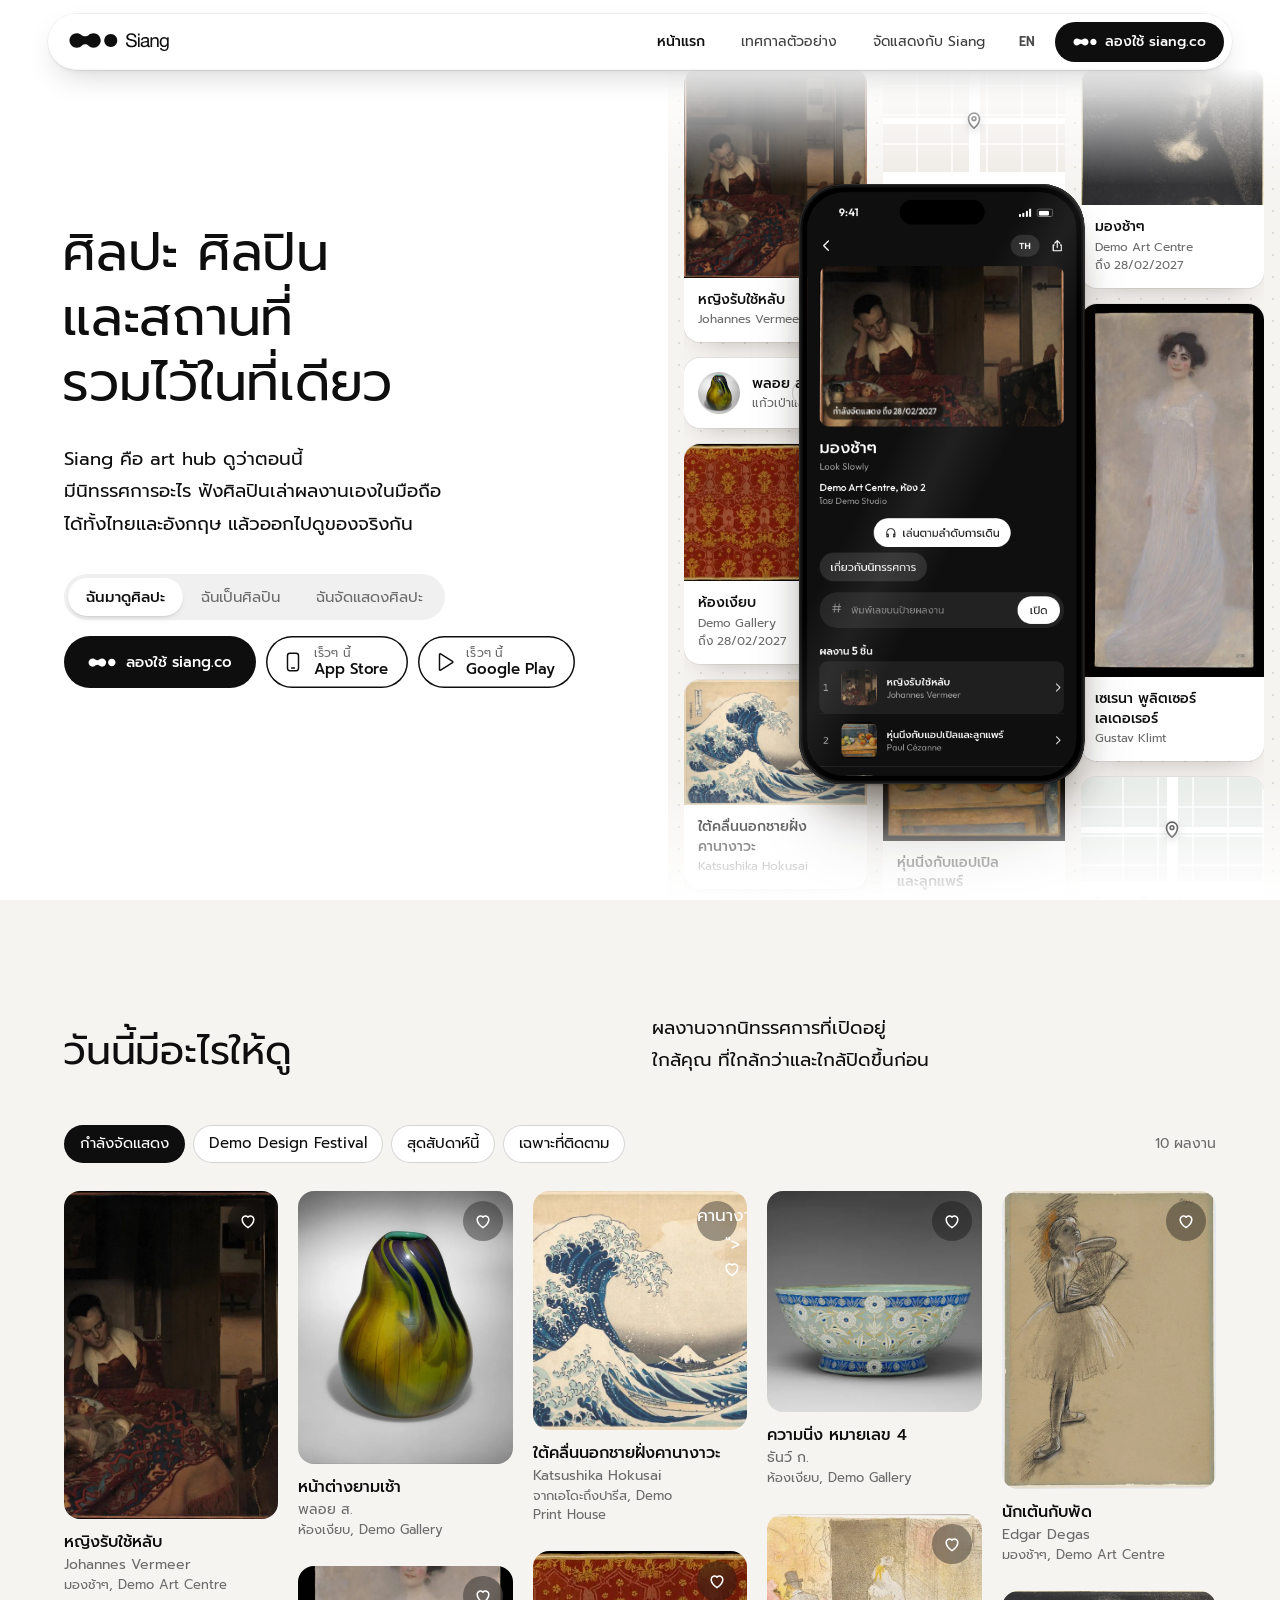
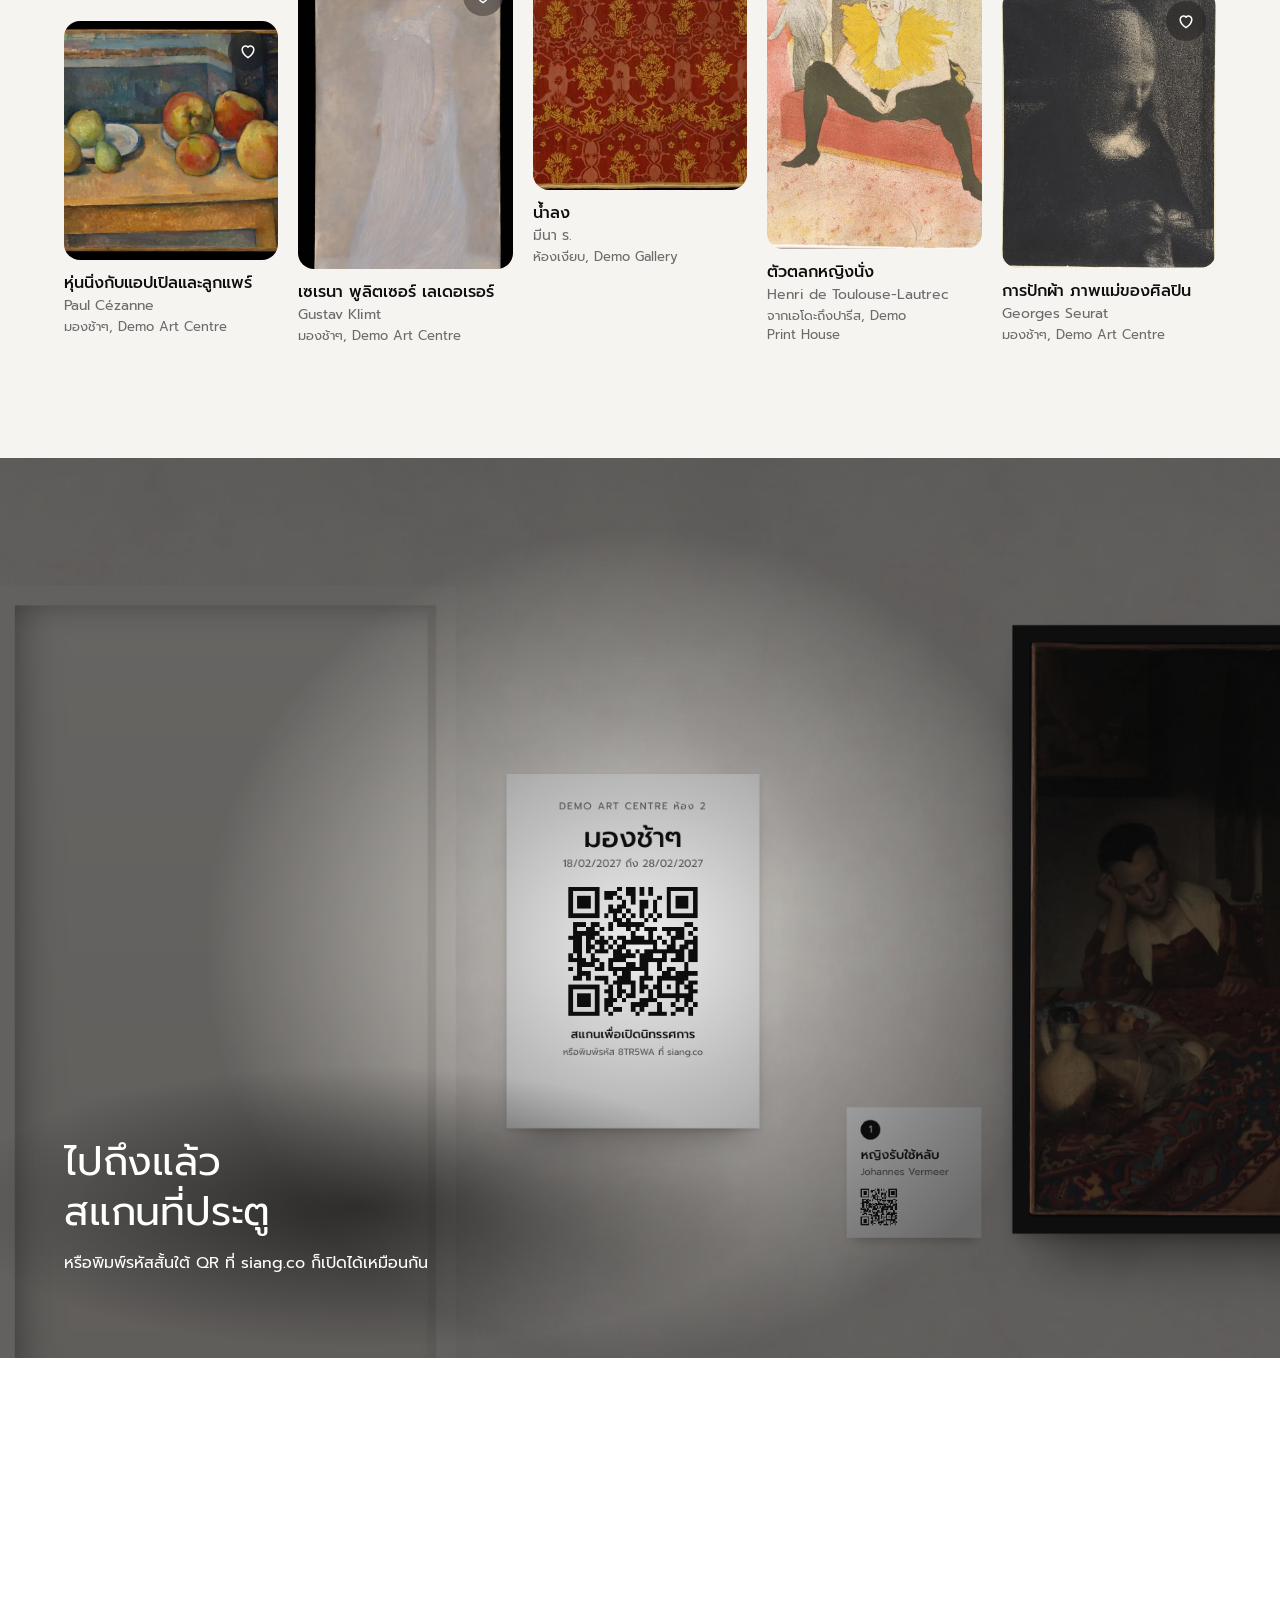
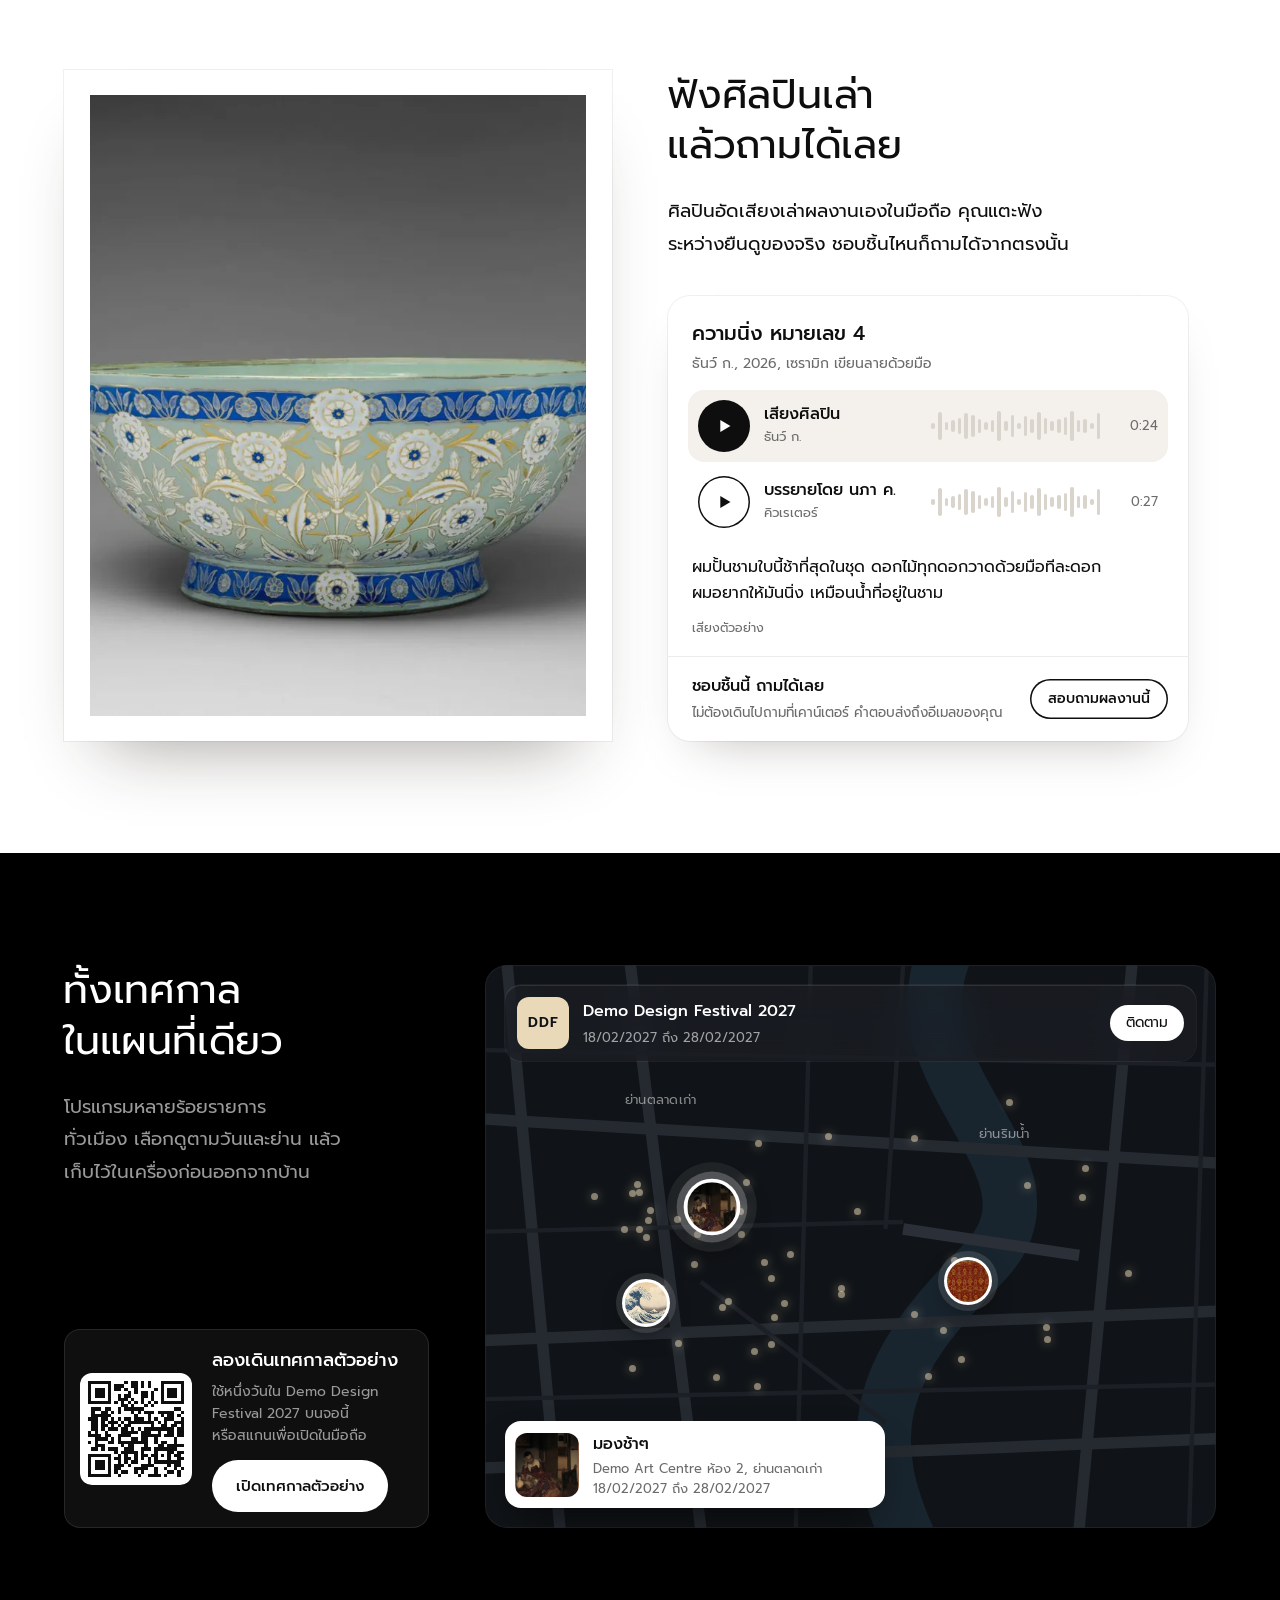
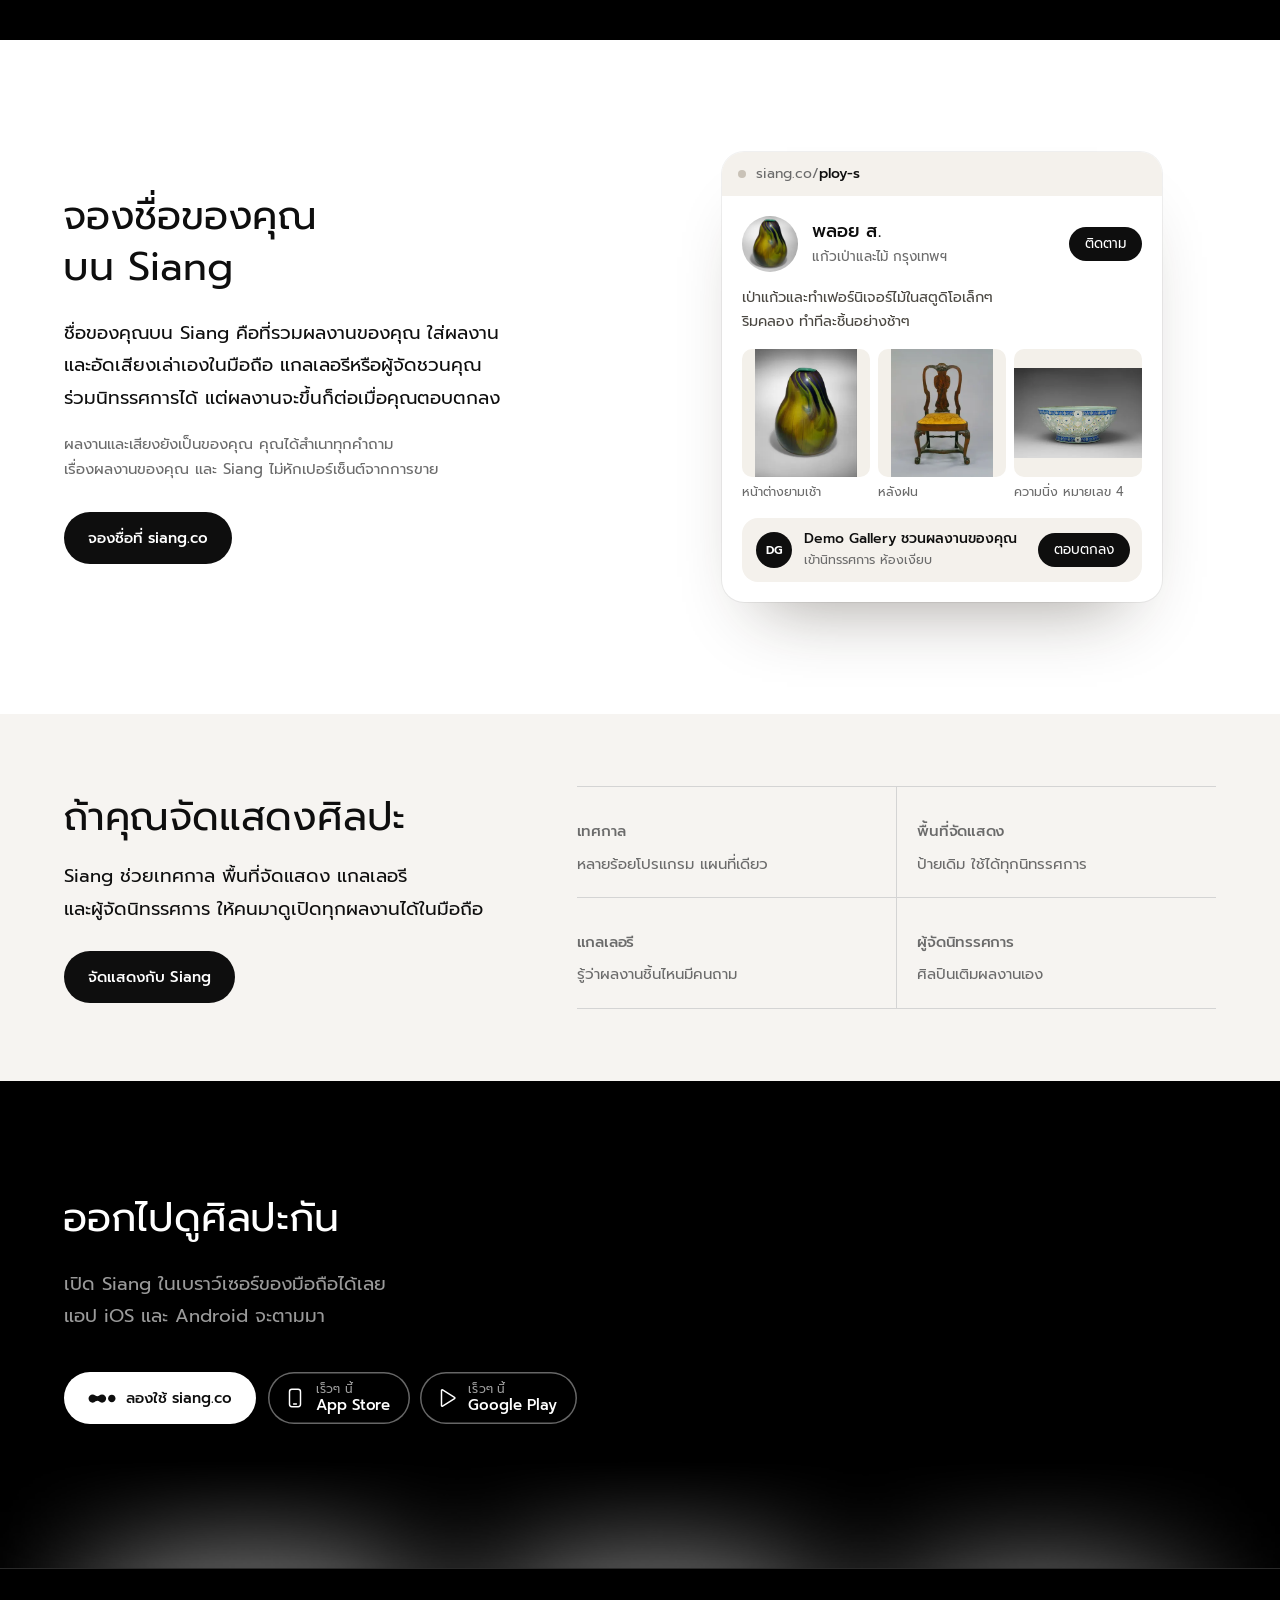
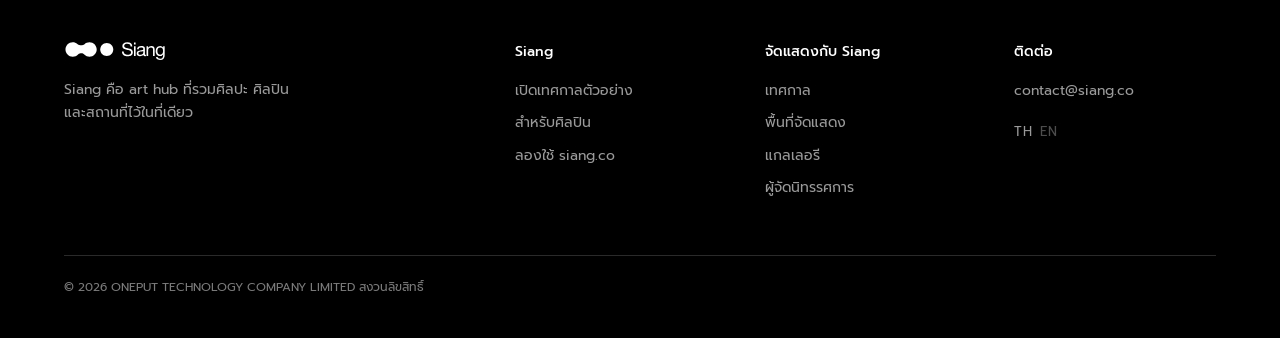
==== commit a8023075: "Publish 20/11/2026 16:15 from natch-ptc/siang demo 2f5d052" ====
--- a/site/index.html
+++ b/site/index.html
@@ -1,4 +1,4 @@
-<!doctype html><html lang="th"><head><meta charset="utf-8"><meta name="viewport" content="width=device-width, initial-scale=1, viewport-fit=cover"><title>Siang art hub: ศิลปะ ศิลปิน และสถานที่ ในที่เดียว</title><meta name="description" content="หานิทรรศการที่อยากไป เปิดดูทุกผลงานในมือถือ ฟังเรื่องจากศิลปิน แล้วเก็บชิ้นที่ชอบไว้"><meta name="robots" content="noindex, nofollow"><link rel="canonical" href="https://info.siang.co/"><link rel="alternate" hreflang="th" href="https://info.siang.co/"><link rel="alternate" hreflang="en" href="https://info.siang.co/en/"><meta property="og:title" content="Siang art hub: ศิลปะ ศิลปิน และสถานที่ ในที่เดียว"><meta property="og:description" content="หานิทรรศการที่อยากไป เปิดดูทุกผลงานในมือถือ ฟังเรื่องจากศิลปิน แล้วเก็บชิ้นที่ชอบไว้"><meta property="og:image" content="https://info.siang.co/assets/art/vermeer-1200.webp"><meta name="theme-color" content="#ffffff"><link rel="icon" href="assets/brand/siang-symbol-black.svg" type="image/svg+xml"><link rel="preload" href="assets/fonts/prompt-thai-400-normal.woff2" as="font" type="font/woff2" crossorigin><link rel="stylesheet" href="assets/fonts.css"><link rel="stylesheet" href="assets/css/base.css"><link rel="stylesheet" href="assets/css/phone.css"><link rel="stylesheet" href="assets/css/scene.css"><link rel="stylesheet" href="assets/css/home.css"></head><body><a class="skip" href="#main"><span class="nb">ข้ามไปที่เนื้อหา</span></a><header class="nav"><div class="bar"><a class="logo" href="" aria-label="Siang"><img class="lb" src="assets/brand/siang-lockup-black.svg" alt="Siang" width="88" height="20"><img class="lw" src="assets/brand/siang-lockup-white.svg" alt="" width="88" height="20"></a><span class="nsp"></span><a class="ndemo" href="" aria-current=page><span class="nb">หน้าแรก</span></a><a class="ndemo" href="demo/"><span class="nb">เทศกาลตัวอย่าง</span></a><a class="nfor" href="for/"><span><span class="nb">จัดแสดงกับ</span> <span class="nb">Siang</span></span></a><a class="nlang" href="en/" hreflang="en" lang="en" aria-label="English">EN</a><a class="btn go sm" href="https://siang.co"><svg class="sym" viewBox="1623 123 94 30" aria-hidden="true"><path d="M1670.166 124.426C1666.562 124.426 1663.284 125.818 1660.835 128.09C1656.951 131.334 1650.79 130.317 1647.928 128.154C1647.7 127.94 1647.468 127.732 1647.226 127.533C1644.859 125.592 1641.831 124.426 1638.53 124.426C1630.951 124.426 1624.807 130.571 1624.807 138.15C1624.807 145.729 1630.951 151.873 1638.53 151.873C1642.473 151.873 1646.024 150.208 1648.528 147.545C1654.318 143.612 1658.304 145.9 1659.965 147.328C1660.241 147.634 1660.531 147.927 1660.833 148.207L1660.835 148.21L1660.835 148.209C1663.284 150.482 1666.562 151.873 1670.166 151.873C1677.746 151.873 1683.89 145.729 1683.89 138.15C1683.89 130.571 1677.746 124.426 1670.166 124.426Z"/><path d="M1702.884 125.807C1696.067 125.807 1690.541 131.333 1690.541 138.15C1690.541 144.966 1696.067 150.493 1702.884 150.493C1709.7 150.493 1715.227 144.966 1715.227 138.15C1715.227 131.333 1709.7 125.807 1702.884 125.807Z"/></svg><span><span class="nb">ลองใช้</span> <span class="nb">siang.co</span></span></a><button class="menu-btn" type="button" aria-label="เมนู" aria-expanded="false" data-menu><svg aria-hidden="true" width="22" height="22" viewBox="0 0 24 24" fill="none" stroke="currentColor" stroke-width="1.75" stroke-linecap="round"><path d="M4 9h16M4 15h16"/></svg></button></div></header><div class="sheet" id="sheet" aria-hidden="true"><nav aria-label="หน้าหลัก"><a href=""><span class="nb">หน้าแรก</span></a><a href="demo/"><span class="nb">เปิดเทศกาลตัวอย่าง</span></a><a href="#artists"><span class="nb">สำหรับศิลปิน</span></a></nav><a class="sh-for" href="for/"><b><span class="nb">จัดแสดงกับ</span> <span class="nb">Siang</span></b><small><span class="nb">สำหรับเทศกาล</span> <span class="nb">พื้นที่จัดแสดง</span> <span class="nb">แกลเลอรี</span> <span class="nb">และผู้จัดนิทรรศการ</span></small></a><div class="sh-row"><a class="btn go sm" href="https://siang.co"><svg class="sym" viewBox="1623 123 94 30" aria-hidden="true"><path d="M1670.166 124.426C1666.562 124.426 1663.284 125.818 1660.835 128.09C1656.951 131.334 1650.79 130.317 1647.928 128.154C1647.7 127.94 1647.468 127.732 1647.226 127.533C1644.859 125.592 1641.831 124.426 1638.53 124.426C1630.951 124.426 1624.807 130.571 1624.807 138.15C1624.807 145.729 1630.951 151.873 1638.53 151.873C1642.473 151.873 1646.024 150.208 1648.528 147.545C1654.318 143.612 1658.304 145.9 1659.965 147.328C1660.241 147.634 1660.531 147.927 1660.833 148.207L1660.835 148.21L1660.835 148.209C1663.284 150.482 1666.562 151.873 1670.166 151.873C1677.746 151.873 1683.89 145.729 1683.89 138.15C1683.89 130.571 1677.746 124.426 1670.166 124.426Z"/><path d="M1702.884 125.807C1696.067 125.807 1690.541 131.333 1690.541 138.15C1690.541 144.966 1696.067 150.493 1702.884 150.493C1709.7 150.493 1715.227 144.966 1715.227 138.15C1715.227 131.333 1709.7 125.807 1702.884 125.807Z"/></svg><span><span class="nb">ลองใช้</span> <span class="nb">siang.co</span></span></a><span class="lang"><a href="" hreflang="th" aria-current=true>TH</a><a href="en/" hreflang="en">EN</a></span></div></div><main id="main"><section class="hub" id="top"><div class="w hub-g"><div class="hub-copy"><h1 class="display rw"><span class="wd nb" style="--i:0"><span class="nb">ศิลปะ</span></span><wbr> <span class="wd nb" style="--i:1"><span class="nb">ศิลปิน</span></span><wbr><br><span class="wd nb" style="--i:2"><span class="nb">และสถานที่</span></span><wbr><br><span class="wd nb" style="--i:3"><span class="nb">รวมไว้ในที่เดียว</span></span><wbr></h1><p class="lede fade"><span class="nb">Siang</span> <span class="nb">คือ</span> <span class="nb">art</span> <span class="nb">hub</span> <span class="nb">ดูว่าตอนนี้</span><span class="nb"><span class="nb">มีนิทรรศการอะไร</span></span> <span class="nb">ฟังศิลปิน</span><span class="nb"><span class="nb">เล่าผลงานเอง</span></span><span class="nb">ในมือถือ</span> <span class="nb">ได้ทั้งไทยและอังกฤษ</span> <span class="nb">แล้วออกไปดูของจริงกัน</span></p><div class="hc fade"><div class="hc-seg" role="tablist" aria-label="คุณคือใคร"><i class="hc-lens" aria-hidden="true"></i><button type="button" role="tab" id="hc-see" aria-controls="hp-see" aria-selected="true" data-hc="see"><span class="nb">ฉันมาดูศิลปะ</span></button><button type="button" role="tab" id="hc-artist" aria-controls="hp-artist" aria-selected="false" data-hc="artist" tabindex=-1><span class="nb">ฉันเป็นศิลปิน</span></button><button type="button" role="tab" id="hc-show" aria-controls="hp-show" aria-selected="false" data-hc="show" tabindex=-1><span class="nb">ฉันจัดแสดงศิลปะ</span></button></div><div class="hc-ps"><div class="hc-p on" id="hp-see" role="tabpanel" aria-labelledby="hc-see"><div class="hc-row"><a class="btn go " href="https://siang.co"><svg class="sym" viewBox="1623 123 94 30" aria-hidden="true"><path d="M1670.166 124.426C1666.562 124.426 1663.284 125.818 1660.835 128.09C1656.951 131.334 1650.79 130.317 1647.928 128.154C1647.7 127.94 1647.468 127.732 1647.226 127.533C1644.859 125.592 1641.831 124.426 1638.53 124.426C1630.951 124.426 1624.807 130.571 1624.807 138.15C1624.807 145.729 1630.951 151.873 1638.53 151.873C1642.473 151.873 1646.024 150.208 1648.528 147.545C1654.318 143.612 1658.304 145.9 1659.965 147.328C1660.241 147.634 1660.531 147.927 1660.833 148.207L1660.835 148.21L1660.835 148.209C1663.284 150.482 1666.562 151.873 1670.166 151.873C1677.746 151.873 1683.89 145.729 1683.89 138.15C1683.89 130.571 1677.746 124.426 1670.166 124.426Z"/><path d="M1702.884 125.807C1696.067 125.807 1690.541 131.333 1690.541 138.15C1690.541 144.966 1696.067 150.493 1702.884 150.493C1709.7 150.493 1715.227 144.966 1715.227 138.15C1715.227 131.333 1709.7 125.807 1702.884 125.807Z"/></svg><span><span class="nb">ลองใช้</span> <span class="nb">siang.co</span></span></a><div class="stores "><a class="btn store" href="app/?os=ios"><svg viewBox="0 0 24 24" aria-hidden="true"><rect x="6" y="2.5" width="12" height="19" rx="2.6" fill="none" stroke="currentColor" stroke-width="1.6"/><path d="M10.5 18.5h3" stroke="currentColor" stroke-width="1.6" stroke-linecap="round"/></svg><span><small><span class="nb">เร็วๆ</span> <span class="nb">นี้</span></small><b>App Store</b></span></a><a class="btn store" href="app/?os=android"><svg viewBox="0 0 24 24" aria-hidden="true"><path d="M6 3.8v16.4a.8.8 0 0 0 1.2.7l13-8.2a.8.8 0 0 0 0-1.4l-13-8.2A.8.8 0 0 0 6 3.8z" fill="none" stroke="currentColor" stroke-width="1.6" stroke-linejoin="round"/></svg><span><small><span class="nb">เร็วๆ</span> <span class="nb">นี้</span></small><b>Google Play</b></span></a></div></div></div><div class="hc-p" id="hp-artist" role="tabpanel" aria-labelledby="hc-artist" hidden><form class="hc-claim" action="https://www.siang.co/join" data-claim><label class="hc-field"><span class="hc-pre">siang.co/</span><input name="h" maxlength="30" autocomplete="off" spellcheck="false" autocapitalize="none" placeholder="ploy-s" aria-label="ชื่อที่อยากได้บน Siang"></label><button class="btn" type="submit"><span class="nb">ไปจองต่อที่</span> <span class="nb">siang.co</span></button></form><small class="hc-note"><span class="nb">ใช้ภาษาอังกฤษตัวเล็ก</span> <span class="nb">ตัวเลข</span> <span class="nb">หรือขีดกลาง</span></small></div><div class="hc-p" id="hp-show" role="tabpanel" aria-labelledby="hc-show" hidden><div class="hc-row"><a class="btn" href="for/"><span class="nb">จัดแสดงกับ</span> <span class="nb">Siang</span></a><a class="btn line" href="demo/"><span class="nb">เปิดเทศกาลตัวอย่าง</span></a></div></div></div></div></div><div class="hub-wall" aria-hidden="true"><div class="hcol c1"><div class="hrun"><figure class="ht art"><img src="assets/art/vermeer-800.webp" alt="" loading="lazy" decoding="async"><figcaption><b><span class="nb">หญิงรับใช้หลับ</span></b><small>Johannes Vermeer</small></figcaption></figure><div class="ht who"><span class="av"><img src="assets/art/vase-320.webp" alt=""></span><span><b><span class="nb">พลอย&nbsp;ส.</span></b><small><span class="nb">แก้วเป่าและไม้</span></small></span><span class="fo"><span class="nb">ติดตาม</span></span></div><div class="ht show"><span class="cv" style="background-image:url(assets/art/textile-800.webp)"></span><span class="pt"><b><span class="nb">ห้องเงียบ</span></b><small>Demo Gallery</small><small><span class="nb">ถึง</span> <span class="nb">28/02/2027</span></small></span></div><figure class="ht art"><img src="assets/art/wave-800.webp" alt="" loading="lazy" decoding="async"><figcaption><b><span class="nb">ใต้</span><wbr><span class="nb">คลื่น</span><wbr><span class="nb">นอก</span><wbr><span class="nb">ชายฝั่ง</span><wbr><span class="nb">คา</span><wbr><span class="nb">นา</span><wbr><span class="nb">งา</span><wbr><span class="nb">วะ</span></b><small>Katsushika Hokusai</small></figcaption></figure><figure class="ht art"><img src="assets/art/vermeer-800.webp" alt="" loading="lazy" decoding="async"><figcaption><b><span class="nb">หญิงรับใช้หลับ</span></b><small>Johannes Vermeer</small></figcaption></figure><div class="ht who"><span class="av"><img src="assets/art/vase-320.webp" alt=""></span><span><b><span class="nb">พลอย&nbsp;ส.</span></b><small><span class="nb">แก้วเป่าและไม้</span></small></span><span class="fo"><span class="nb">ติดตาม</span></span></div><div class="ht show"><span class="cv" style="background-image:url(assets/art/textile-800.webp)"></span><span class="pt"><b><span class="nb">ห้องเงียบ</span></b><small>Demo Gallery</small><small><span class="nb">ถึง</span> <span class="nb">28/02/2027</span></small></span></div><figure class="ht art"><img src="assets/art/wave-800.webp" alt="" loading="lazy" decoding="async"><figcaption><b><span class="nb">ใต้</span><wbr><span class="nb">คลื่น</span><wbr><span class="nb">นอก</span><wbr><span class="nb">ชายฝั่ง</span><wbr><span class="nb">คา</span><wbr><span class="nb">นา</span><wbr><span class="nb">งา</span><wbr><span class="nb">วะ</span></b><small>Katsushika Hokusai</small></figcaption></figure></div></div><div class="hcol c2"><div class="hrun"><div class="ht place"><span class="map m1" aria-hidden="true"><svg aria-hidden="true" width="22" height="22" viewBox="0 0 24 24" fill="none" stroke="currentColor" stroke-width="1.8" stroke-linecap="round" stroke-linejoin="round"><path d="M12 21s-6-5.3-6-10.5a6 6 0 0 1 12 0C18 15.7 12 21 12 21z"/><circle cx="12" cy="10.5" r="2"/></svg></span><span class="pt"><b>Demo Gallery</b><small><span class="nb">ย่านริมน้ำ</span></small><em><span class="nb">กำลังจัดแสดง:</span> <span class="nb">ห้องเงียบ</span></em></span></div><figure class="ht art"><img src="assets/art/degas-800.webp" alt="" loading="lazy" decoding="async"><figcaption><b><span class="nb">นักเต้นกับพัด</span></b><small>Edgar Degas</small></figcaption></figure><div class="ht who"><span class="av"><img src="assets/art/bowl-320.webp" alt=""></span><span><b><span class="nb">ธันว์&nbsp;ก.</span></b><small><span class="nb">เซรามิก</span></small></span><span class="fo"><span class="nb">ติดตาม</span></span></div><figure class="ht art"><img src="assets/art/cezanne-800.webp" alt="" loading="lazy" decoding="async"><figcaption><b><span class="nb">หุ่นนิ่ง</span><wbr><span class="nb">กับแอปเปิล</span><wbr><span class="nb">และลูกแพร์</span></b><small>Paul Cézanne</small></figcaption></figure><div class="ht place"><span class="map m1" aria-hidden="true"><svg aria-hidden="true" width="22" height="22" viewBox="0 0 24 24" fill="none" stroke="currentColor" stroke-width="1.8" stroke-linecap="round" stroke-linejoin="round"><path d="M12 21s-6-5.3-6-10.5a6 6 0 0 1 12 0C18 15.7 12 21 12 21z"/><circle cx="12" cy="10.5" r="2"/></svg></span><span class="pt"><b>Demo Gallery</b><small><span class="nb">ย่านริมน้ำ</span></small><em><span class="nb">กำลังจัดแสดง:</span> <span class="nb">ห้องเงียบ</span></em></span></div><figure class="ht art"><img src="assets/art/degas-800.webp" alt="" loading="lazy" decoding="async"><figcaption><b><span class="nb">นักเต้นกับพัด</span></b><small>Edgar Degas</small></figcaption></figure><div class="ht who"><span class="av"><img src="assets/art/bowl-320.webp" alt=""></span><span><b><span class="nb">ธันว์&nbsp;ก.</span></b><small><span class="nb">เซรามิก</span></small></span><span class="fo"><span class="nb">ติดตาม</span></span></div><figure class="ht art"><img src="assets/art/cezanne-800.webp" alt="" loading="lazy" decoding="async"><figcaption><b><span class="nb">หุ่นนิ่ง</span><wbr><span class="nb">กับแอปเปิล</span><wbr><span class="nb">และลูกแพร์</span></b><small>Paul Cézanne</small></figcaption></figure></div></div><div class="hcol c3"><div class="hrun"><div class="ht show"><span class="cv" style="background-image:url(assets/art/seurat-800.webp)"></span><span class="pt"><b><span class="nb">มองช้าๆ</span></b><small>Demo Art Centre</small><small><span class="nb">ถึง</span> <span class="nb">28/02/2027</span></small></span></div><figure class="ht art"><img src="assets/art/klimt-800.webp" alt="" loading="lazy" decoding="async"><figcaption><b><span class="nb">เซเรนา</span> <span class="nb">พูลิตเซอร์</span> <span class="nb">เลเดอเรอร์</span></b><small>Gustav Klimt</small></figcaption></figure><div class="ht place"><span class="map m2" aria-hidden="true"><svg aria-hidden="true" width="22" height="22" viewBox="0 0 24 24" fill="none" stroke="currentColor" stroke-width="1.8" stroke-linecap="round" stroke-linejoin="round"><path d="M12 21s-6-5.3-6-10.5a6 6 0 0 1 12 0C18 15.7 12 21 12 21z"/><circle cx="12" cy="10.5" r="2"/></svg></span><span class="pt"><b>Demo Print House</b><small><span class="nb">ย่านตลาดเก่า</span></small><em><span class="nb">กำลังจัดแสดง:</span> <span class="nb">จากเอโดะถึงปารีส</span></em></span></div><div class="ht who"><span class="av"><img src="assets/art/textile-320.webp" alt=""></span><span><b><span class="nb">มีนา&nbsp;ร.</span></b><small><span class="nb">ผ้าไหมทอมือ</span></small></span><span class="fo"><span class="nb">ติดตาม</span></span></div><div class="ht show"><span class="cv" style="background-image:url(assets/art/seurat-800.webp)"></span><span class="pt"><b><span class="nb">มองช้าๆ</span></b><small>Demo Art Centre</small><small><span class="nb">ถึง</span> <span class="nb">28/02/2027</span></small></span></div><figure class="ht art"><img src="assets/art/klimt-800.webp" alt="" loading="lazy" decoding="async"><figcaption><b><span class="nb">เซเรนา</span> <span class="nb">พูลิตเซอร์</span> <span class="nb">เลเดอเรอร์</span></b><small>Gustav Klimt</small></figcaption></figure><div class="ht place"><span class="map m2" aria-hidden="true"><svg aria-hidden="true" width="22" height="22" viewBox="0 0 24 24" fill="none" stroke="currentColor" stroke-width="1.8" stroke-linecap="round" stroke-linejoin="round"><path d="M12 21s-6-5.3-6-10.5a6 6 0 0 1 12 0C18 15.7 12 21 12 21z"/><circle cx="12" cy="10.5" r="2"/></svg></span><span class="pt"><b>Demo Print House</b><small><span class="nb">ย่านตลาดเก่า</span></small><em><span class="nb">กำลังจัดแสดง:</span> <span class="nb">จากเอโดะถึงปารีส</span></em></span></div><div class="ht who"><span class="av"><img src="assets/art/textile-320.webp" alt=""></span><span><b><span class="nb">มีนา&nbsp;ร.</span></b><small><span class="nb">ผ้าไหมทอมือ</span></small></span><span class="fo"><span class="nb">ติดตาม</span></span></div></div></div></div><div class="hub-ph"><div class="phone" data-h="600"><div class="phone-in" data-phone data-base="assets/" data-lang="th" data-start="app:look"><div class="pa"></div></div></div><span class="try"><i class="dot"></i><span><span class="nb">กดในหน้าจอเพื่อลองใช้</span></span></span></div></div></section><section class="sec warm art" id="art" aria-labelledby="art-h"><div class="w"><div class="art-head"><h2 class="sh m rw" id=art-h><span class="wd nb" style="--i:0"><span class="nb">วันนี้มีอะไรให้ดู</span></span><wbr></h2><p class="lede fade"><span class="nb">ผลงานจากนิทรรศการ</span><span class="nb"><span class="nb">ที่เปิดอยู่</span></span><span class="nb">ใกล้คุณ</span> <span class="nb">ที่ใกล้</span><wbr><span class="nb">กว่า</span><wbr><span class="nb">และใกล้</span><wbr><span class="nb">ปิด</span><wbr><span class="nb">ขึ้น</span><wbr><span class="nb">ก่อน</span></p></div><div class="fd" data-feed><div class="fd-bar" data-hscroll role="group" aria-label="ตัวกรอง"><button class="fd-chip on" type="button" data-f="all" aria-pressed="true"><span class="nb">กำลังจัดแสดง</span></button><button class="fd-chip" type="button" data-f="fest" aria-pressed="false">Demo Design Festival</button><button class="fd-chip" type="button" data-f="wk" aria-pressed="false"><span class="nb">สุดสัปดาห์นี้</span></button><button class="fd-chip" type="button" data-f="fol" aria-pressed="false"><span class="nb">เฉพาะที่ติดตาม</span></button><span class="fd-n" aria-live="polite"></span></div><p class="fd-empty" hidden><span class="nb">ตัวอย่างนี้ติดตาม</span> <span class="nb">พลอย&nbsp;ส.</span> <span class="nb">ไว้</span> <span class="nb">ผลงาน</span><wbr><span class="nb">ของศิลปิน</span><wbr><span class="nb">ที่คุณ</span><wbr><span class="nb">ติดตาม</span><wbr><span class="nb">จะ</span><wbr><span class="nb">ขึ้น</span><wbr><span class="nb">ที่นี่</span></p><div class="fd-g"><figure class="fd-c" data-fest="1" data-near="0" data-fol="0" style="--i:0"><span class="fd-m"><img src="assets/art/vermeer-800.webp" alt="" loading="lazy" decoding="async" style="aspect-ratio:0.871"><button class="fd-h" type="button" aria-pressed="false" aria-label="เก็บไว้: หญิงรับใช้หลับ"><svg aria-hidden="true" width="20" height="20" viewBox="0 0 24 24" fill="none" stroke="currentColor" stroke-width="1.8" stroke-linecap="round" stroke-linejoin="round"><path d="M12 20s-7-4.4-7-10a4 4 0 0 1 7-2.6A4 4 0 0 1 19 10c0 5.6-7 10-7 10z"/></svg></button></span><figcaption><b><span class="nb">หญิงรับใช้หลับ</span></b><small>Johannes Vermeer</small><small class="fd-s"><span class="nb">มองช้าๆ,</span> <span class="nb">Demo</span> <span class="nb">Art</span> <span class="nb">Centre</span></small></figcaption></figure><figure class="fd-c" data-fest="1" data-near="1" data-fol="1" style="--i:1"><span class="fd-m"><img src="assets/art/vase-800.webp" alt="" loading="lazy" decoding="async" style="aspect-ratio:0.800"><button class="fd-h" type="button" aria-pressed="false" aria-label="เก็บไว้: หน้าต่างยามเช้า"><svg aria-hidden="true" width="20" height="20" viewBox="0 0 24 24" fill="none" stroke="currentColor" stroke-width="1.8" stroke-linecap="round" stroke-linejoin="round"><path d="M12 20s-7-4.4-7-10a4 4 0 0 1 7-2.6A4 4 0 0 1 19 10c0 5.6-7 10-7 10z"/></svg></button></span><figcaption><b><span class="nb">หน้าต่างยามเช้า</span></b><small><span class="nb">พลอย&nbsp;ส.</span></small><small class="fd-s"><span class="nb">ห้องเงียบ,</span> <span class="nb">Demo</span> <span class="nb">Gallery</span></small></figcaption></figure><figure class="fd-c" data-fest="1" data-near="0" data-fol="0" style="--i:2"><span class="fd-m"><img src="assets/art/wave-800.webp" alt="" loading="lazy" decoding="async" style="aspect-ratio:1.300"><button class="fd-h" type="button" aria-pressed="false" aria-label="เก็บไว้: ใต้คลื่นนอกชายฝั่งคานางาวะ"><svg aria-hidden="true" width="20" height="20" viewBox="0 0 24 24" fill="none" stroke="currentColor" stroke-width="1.8" stroke-linecap="round" stroke-linejoin="round"><path d="M12 20s-7-4.4-7-10a4 4 0 0 1 7-2.6A4 4 0 0 1 19 10c0 5.6-7 10-7 10z"/></svg></button></span><figcaption><b><span class="nb">ใต้</span><wbr><span class="nb">คลื่น</span><wbr><span class="nb">นอก</span><wbr><span class="nb">ชายฝั่ง</span><wbr><span class="nb">คา</span><wbr><span class="nb">นา</span><wbr><span class="nb">งา</span><wbr><span class="nb">วะ</span></b><small>Katsushika Hokusai</small><small class="fd-s"><span class="nb">จากเอโดะถึงปารีส,</span> <span class="nb">Demo</span> <span class="nb">Print</span> <span class="nb">House</span></small></figcaption></figure><figure class="fd-c" data-fest="1" data-near="1" data-fol="0" style="--i:3"><span class="fd-m"><img src="assets/art/bowl-800.webp" alt="" loading="lazy" decoding="async" style="aspect-ratio:1.300"><button class="fd-h" type="button" aria-pressed="false" aria-label="เก็บไว้: ความนิ่ง หมายเลข 4"><svg aria-hidden="true" width="20" height="20" viewBox="0 0 24 24" fill="none" stroke="currentColor" stroke-width="1.8" stroke-linecap="round" stroke-linejoin="round"><path d="M12 20s-7-4.4-7-10a4 4 0 0 1 7-2.6A4 4 0 0 1 19 10c0 5.6-7 10-7 10z"/></svg></button></span><figcaption><b><span class="nb">ความนิ่ง</span> <span class="nb">หมายเลข</span> <span class="nb">4</span></b><small><span class="nb">ธันว์&nbsp;ก.</span></small><small class="fd-s"><span class="nb">ห้องเงียบ,</span> <span class="nb">Demo</span> <span class="nb">Gallery</span></small></figcaption></figure><figure class="fd-c" data-fest="1" data-near="0" data-fol="0" style="--i:4"><span class="fd-m"><img src="assets/art/degas-800.webp" alt="" loading="lazy" decoding="async" style="aspect-ratio:0.720"><button class="fd-h" type="button" aria-pressed="false" aria-label="เก็บไว้: นักเต้นกับพัด"><svg aria-hidden="true" width="20" height="20" viewBox="0 0 24 24" fill="none" stroke="currentColor" stroke-width="1.8" stroke-linecap="round" stroke-linejoin="round"><path d="M12 20s-7-4.4-7-10a4 4 0 0 1 7-2.6A4 4 0 0 1 19 10c0 5.6-7 10-7 10z"/></svg></button></span><figcaption><b><span class="nb">นักเต้นกับพัด</span></b><small>Edgar Degas</small><small class="fd-s"><span class="nb">มองช้าๆ,</span> <span class="nb">Demo</span> <span class="nb">Art</span> <span class="nb">Centre</span></small></figcaption></figure><figure class="fd-c" data-fest="1" data-near="0" data-fol="0" style="--i:5"><span class="fd-m"><img src="assets/art/lautrec-800.webp" alt="" loading="lazy" decoding="async" style="aspect-ratio:0.768"><button class="fd-h" type="button" aria-pressed="false" aria-label="เก็บไว้: ตัวตลกหญิงนั่ง"><svg aria-hidden="true" width="20" height="20" viewBox="0 0 24 24" fill="none" stroke="currentColor" stroke-width="1.8" stroke-linecap="round" stroke-linejoin="round"><path d="M12 20s-7-4.4-7-10a4 4 0 0 1 7-2.6A4 4 0 0 1 19 10c0 5.6-7 10-7 10z"/></svg></button></span><figcaption><b><span class="nb">ตัวตลกหญิงนั่ง</span></b><small>Henri de Toulouse-Lautrec</small><small class="fd-s"><span class="nb">จากเอโดะถึงปารีส,</span> <span class="nb">Demo</span> <span class="nb">Print</span> <span class="nb">House</span></small></figcaption></figure><figure class="fd-c" data-fest="1" data-near="1" data-fol="0" style="--i:6"><span class="fd-m"><img src="assets/art/textile-800.webp" alt="" loading="lazy" decoding="async" style="aspect-ratio:1.300"><button class="fd-h" type="button" aria-pressed="false" aria-label="เก็บไว้: น้ำลง"><svg aria-hidden="true" width="20" height="20" viewBox="0 0 24 24" fill="none" stroke="currentColor" stroke-width="1.8" stroke-linecap="round" stroke-linejoin="round"><path d="M12 20s-7-4.4-7-10a4 4 0 0 1 7-2.6A4 4 0 0 1 19 10c0 5.6-7 10-7 10z"/></svg></button></span><figcaption><b><span class="nb">น้ำลง</span></b><small><span class="nb">มีนา&nbsp;ร.</span></small><small class="fd-s"><span class="nb">ห้องเงียบ,</span> <span class="nb">Demo</span> <span class="nb">Gallery</span></small></figcaption></figure><figure class="fd-c" data-fest="1" data-near="0" data-fol="0" style="--i:7"><span class="fd-m"><img src="assets/art/cezanne-800.webp" alt="" loading="lazy" decoding="async" style="aspect-ratio:1.296"><button class="fd-h" type="button" aria-pressed="false" aria-label="เก็บไว้: หุ่นนิ่งกับแอปเปิลและลูกแพร์"><svg aria-hidden="true" width="20" height="20" viewBox="0 0 24 24" fill="none" stroke="currentColor" stroke-width="1.8" stroke-linecap="round" stroke-linejoin="round"><path d="M12 20s-7-4.4-7-10a4 4 0 0 1 7-2.6A4 4 0 0 1 19 10c0 5.6-7 10-7 10z"/></svg></button></span><figcaption><b><span class="nb">หุ่นนิ่ง</span><wbr><span class="nb">กับแอปเปิล</span><wbr><span class="nb">และลูกแพร์</span></b><small>Paul Cézanne</small><small class="fd-s"><span class="nb">มองช้าๆ,</span> <span class="nb">Demo</span> <span class="nb">Art</span> <span class="nb">Centre</span></small></figcaption></figure><figure class="fd-c" data-fest="1" data-near="0" data-fol="0" style="--i:8"><span class="fd-m"><img src="assets/art/klimt-800.webp" alt="" loading="lazy" decoding="async" style="aspect-ratio:0.720"><button class="fd-h" type="button" aria-pressed="false" aria-label="เก็บไว้: เซเรนา พูลิตเซอร์ เลเดอเรอร์"><svg aria-hidden="true" width="20" height="20" viewBox="0 0 24 24" fill="none" stroke="currentColor" stroke-width="1.8" stroke-linecap="round" stroke-linejoin="round"><path d="M12 20s-7-4.4-7-10a4 4 0 0 1 7-2.6A4 4 0 0 1 19 10c0 5.6-7 10-7 10z"/></svg></button></span><figcaption><b><span class="nb">เซเรนา</span> <span class="nb">พูลิตเซอร์</span> <span class="nb">เลเดอเรอร์</span></b><small>Gustav Klimt</small><small class="fd-s"><span class="nb">มองช้าๆ,</span> <span class="nb">Demo</span> <span class="nb">Art</span> <span class="nb">Centre</span></small></figcaption></figure><figure class="fd-c" data-fest="1" data-near="0" data-fol="0" style="--i:9"><span class="fd-m"><img src="assets/art/seurat-800.webp" alt="" loading="lazy" decoding="async" style="aspect-ratio:0.774"><button class="fd-h" type="button" aria-pressed="false" aria-label="เก็บไว้: การปักผ้า ภาพแม่ของศิลปิน"><svg aria-hidden="true" width="20" height="20" viewBox="0 0 24 24" fill="none" stroke="currentColor" stroke-width="1.8" stroke-linecap="round" stroke-linejoin="round"><path d="M12 20s-7-4.4-7-10a4 4 0 0 1 7-2.6A4 4 0 0 1 19 10c0 5.6-7 10-7 10z"/></svg></button></span><figcaption><b><span class="nb">การปักผ้า</span> <span class="nb">ภาพแม่ของศิลปิน</span></b><small>Georges Seurat</small><small class="fd-s"><span class="nb">มองช้าๆ,</span> <span class="nb">Demo</span> <span class="nb">Art</span> <span class="nb">Centre</span></small></figcaption></figure></div></div></div></section><section class="scene room two" data-scene data-rest="1" style="--len:300vh" aria-label="ตัวอย่าง: สแกน QR ที่ประตูห้องจัดแสดง แล้วผลงานเปิดในมือถือ"><div class="stage"><div class="view" aria-hidden="true"><div class="plane side"></div><div class="plane floor"><i class="glow" style="left:760px;width:520px"></i><i class="glow" style="left:1330px;width:420px"></i><i class="glow" style="left:1850px;width:560px"></i><i class="glow" style="left:2480px;width:440px"></i></div><div class="plane wall"><div class="rail"></div><i class="lamp s0" style="left:543px;--r:12deg"></i><div class="door"></div><i class="light beam s0" style="left:440px;width:240px;height:600px"></i><i class="light pool s0" style="left:380px;top:270px;width:360px;height:440px"></i><div class="poster"><small><span class="nb">Demo</span> <span class="nb">Art</span> <span class="nb">Centre</span> <span class="nb">ห้อง</span> <span class="nb">2</span></small><b><span class="nb">มองช้าๆ</span></b><em><span class="nb">18/02/2027</span> <span class="nb">ถึง</span> <span class="nb">28/02/2027</span></em><svg xmlns="http://www.w3.org/2000/svg" viewBox="0 0 29 29" aria-hidden="true" shape-rendering="crispEdges"><path class="qrline" stroke="#0e0e0e" d="M0 0.5h7m4 0h1m1 0h2m1 0h1m1 0h1m3 0h7m-29 1h1m5 0h1m1 0h3m2 0h2m1 0h1m1 0h1m3 0h1m5 0h1m-29 1h1m1 0h3m1 0h1m1 0h2m1 0h1m2 0h1m5 0h1m1 0h1m1 0h3m1 0h1m-29 1h1m1 0h3m1 0h1m5 0h1m1 0h1m1 0h2m1 0h1m2 0h1m1 0h3m1 0h1m-29 1h1m1 0h3m1 0h1m2 0h1m1 0h2m3 0h2m1 0h1m2 0h1m1 0h3m1 0h1m-29 1h1m5 0h1m2 0h3m1 0h1m2 0h1m2 0h1m2 0h1m5 0h1m-29 1h7m1 0h1m1 0h1m1 0h1m1 0h1m1 0h1m1 0h1m1 0h1m1 0h7m-19 1h2m1 0h1m3 0h1m1 0h1m-19 1h3m1 0h2m2 0h1m1 0h6m9 0h2m-27 1h1m2 0h2m1 0h1m1 0h1m3 0h1m1 0h1m1 0h3m1 0h5m2 0h1m-28 1h6m7 0h1m3 0h1m3 0h1m1 0h2m1 0h1m-28 1h3m1 0h2m1 0h1m1 0h1m1 0h2m1 0h3m1 0h1m1 0h1m2 0h3m2 0h1m-28 1h2m1 0h1m1 0h3m1 0h1m1 0h8m1 0h1m1 0h1m2 0h3m-28 1h2m1 0h2m1 0h1m1 0h1m1 0h2m6 0h1m2 0h2m1 0h2m1 0h1m-28 1h2m1 0h1m1 0h3m1 0h2m1 0h1m1 0h1m1 0h9m1 0h2m-29 1h1m1 0h1m2 0h1m4 0h5m1 0h3m2 0h1m2 0h2m1 0h2m-29 1h4m1 0h2m2 0h4m3 0h6m1 0h3m1 0h2m-27 1h4m1 0h1m1 0h1m3 0h2m1 0h2m2 0h1m5 0h1m-27 1h1m1 0h1m3 0h2m1 0h9m2 0h1m1 0h2m2 0h1m-25 1h3m5 0h1m1 0h2m3 0h1m3 0h2m1 0h5m-28 1h2m1 0h1m1 0h3m2 0h3m2 0h3m1 0h7m-19 1h1m1 0h5m1 0h1m3 0h1m3 0h2m1 0h2m-29 1h7m2 0h1m1 0h1m2 0h1m1 0h2m1 0h2m1 0h1m1 0h1m1 0h2m-28 1h1m5 0h1m1 0h2m1 0h2m1 0h1m1 0h1m1 0h1m1 0h1m3 0h1m2 0h2m-29 1h1m1 0h3m1 0h1m2 0h1m1 0h1m1 0h2m3 0h1m1 0h8m-28 1h1m1 0h3m1 0h1m1 0h3m1 0h1m3 0h4m4 0h1m1 0h2m-28 1h1m1 0h3m1 0h1m1 0h2m4 0h4m2 0h1m2 0h1m2 0h1m1 0h1m-29 1h1m5 0h1m1 0h1m1 0h2m2 0h1m1 0h1m3 0h1m3 0h2m1 0h1m-28 1h7m2 0h1m5 0h1m2 0h4m1 0h1m3 0h1"/></svg>
+<!doctype html><html lang="th"><head><meta charset="utf-8"><meta name="viewport" content="width=device-width, initial-scale=1, viewport-fit=cover"><title>Siang art hub: ศิลปะ ศิลปิน และสถานที่ ในที่เดียว</title><meta name="description" content="หานิทรรศการที่อยากไป เปิดดูทุกผลงานในมือถือ ฟังเรื่องจากศิลปิน แล้วเก็บชิ้นที่ชอบไว้"><meta name="robots" content="noindex, nofollow"><link rel="canonical" href="https://info.siang.co/"><link rel="alternate" hreflang="th" href="https://info.siang.co/"><link rel="alternate" hreflang="en" href="https://info.siang.co/en/"><meta property="og:title" content="Siang art hub: ศิลปะ ศิลปิน และสถานที่ ในที่เดียว"><meta property="og:description" content="หานิทรรศการที่อยากไป เปิดดูทุกผลงานในมือถือ ฟังเรื่องจากศิลปิน แล้วเก็บชิ้นที่ชอบไว้"><meta property="og:image" content="https://info.siang.co/assets/art/vermeer-1200.webp"><meta name="theme-color" content="#ffffff"><link rel="icon" href="assets/brand/siang-symbol-black.svg" type="image/svg+xml"><link rel="preload" href="assets/fonts/prompt-thai-400-normal.woff2" as="font" type="font/woff2" crossorigin><link rel="stylesheet" href="assets/fonts.css"><link rel="stylesheet" href="assets/css/base.css"><link rel="stylesheet" href="assets/css/phone.css"><link rel="stylesheet" href="assets/css/scene.css"><link rel="stylesheet" href="assets/css/home.css"></head><body><a class="skip" href="#main"><span class="nb">ข้ามไปที่เนื้อหา</span></a><header class="nav"><div class="bar"><a class="logo" href="" aria-label="Siang"><img class="lb" src="assets/brand/siang-lockup-black.svg" alt="Siang" width="88" height="20"><img class="lw" src="assets/brand/siang-lockup-white.svg" alt="" width="88" height="20"></a><span class="nsp"></span><a class="ndemo" href="" aria-current=page><span class="nb">หน้าแรก</span></a><a class="ndemo" href="demo/"><span class="nb">เทศกาลตัวอย่าง</span></a><a class="nfor" href="for/"><span><span class="nb">จัดแสดงกับ</span> <span class="nb">Siang</span></span></a><a class="nlang" href="en/" hreflang="en" lang="en" aria-label="English">EN</a><a class="btn go sm" href="https://siang.co"><svg class="sym" viewBox="1623 123 94 30" aria-hidden="true"><path d="M1670.166 124.426C1666.562 124.426 1663.284 125.818 1660.835 128.09C1656.951 131.334 1650.79 130.317 1647.928 128.154C1647.7 127.94 1647.468 127.732 1647.226 127.533C1644.859 125.592 1641.831 124.426 1638.53 124.426C1630.951 124.426 1624.807 130.571 1624.807 138.15C1624.807 145.729 1630.951 151.873 1638.53 151.873C1642.473 151.873 1646.024 150.208 1648.528 147.545C1654.318 143.612 1658.304 145.9 1659.965 147.328C1660.241 147.634 1660.531 147.927 1660.833 148.207L1660.835 148.21L1660.835 148.209C1663.284 150.482 1666.562 151.873 1670.166 151.873C1677.746 151.873 1683.89 145.729 1683.89 138.15C1683.89 130.571 1677.746 124.426 1670.166 124.426Z"/><path d="M1702.884 125.807C1696.067 125.807 1690.541 131.333 1690.541 138.15C1690.541 144.966 1696.067 150.493 1702.884 150.493C1709.7 150.493 1715.227 144.966 1715.227 138.15C1715.227 131.333 1709.7 125.807 1702.884 125.807Z"/></svg><span><span class="nb">ลองใช้</span> <span class="nb">siang.co</span></span></a><button class="menu-btn" type="button" aria-label="เมนู" aria-expanded="false" data-menu><svg aria-hidden="true" width="22" height="22" viewBox="0 0 24 24" fill="none" stroke="currentColor" stroke-width="1.75" stroke-linecap="round"><path d="M4 9h16M4 15h16"/></svg></button></div></header><div class="sheet" id="sheet" aria-hidden="true"><nav aria-label="หน้าหลัก"><a href=""><span class="nb">หน้าแรก</span></a><a href="demo/"><span class="nb">เปิดเทศกาลตัวอย่าง</span></a><a href="#artists"><span class="nb">สำหรับศิลปิน</span></a></nav><a class="sh-for" href="for/"><b><span class="nb">จัดแสดงกับ</span> <span class="nb">Siang</span></b><small><span class="nb">สำหรับเทศกาล</span> <span class="nb">พื้นที่จัดแสดง</span> <span class="nb">แกลเลอรี</span> <span class="nb">และผู้จัดนิทรรศการ</span></small></a><div class="sh-row"><a class="btn go sm" href="https://siang.co"><svg class="sym" viewBox="1623 123 94 30" aria-hidden="true"><path d="M1670.166 124.426C1666.562 124.426 1663.284 125.818 1660.835 128.09C1656.951 131.334 1650.79 130.317 1647.928 128.154C1647.7 127.94 1647.468 127.732 1647.226 127.533C1644.859 125.592 1641.831 124.426 1638.53 124.426C1630.951 124.426 1624.807 130.571 1624.807 138.15C1624.807 145.729 1630.951 151.873 1638.53 151.873C1642.473 151.873 1646.024 150.208 1648.528 147.545C1654.318 143.612 1658.304 145.9 1659.965 147.328C1660.241 147.634 1660.531 147.927 1660.833 148.207L1660.835 148.21L1660.835 148.209C1663.284 150.482 1666.562 151.873 1670.166 151.873C1677.746 151.873 1683.89 145.729 1683.89 138.15C1683.89 130.571 1677.746 124.426 1670.166 124.426Z"/><path d="M1702.884 125.807C1696.067 125.807 1690.541 131.333 1690.541 138.15C1690.541 144.966 1696.067 150.493 1702.884 150.493C1709.7 150.493 1715.227 144.966 1715.227 138.15C1715.227 131.333 1709.7 125.807 1702.884 125.807Z"/></svg><span><span class="nb">ลองใช้</span> <span class="nb">siang.co</span></span></a><span class="lang"><a href="" hreflang="th" aria-current=true>TH</a><a href="en/" hreflang="en">EN</a></span></div></div><main id="main"><section class="hub" id="top"><div class="w hub-g"><div class="hub-copy"><h1 class="display rw"><span class="wd nb" style="--i:0"><span class="nb">ศิลปะ</span></span><wbr> <span class="wd nb" style="--i:1"><span class="nb">ศิลปิน</span></span><wbr><br><span class="wd nb" style="--i:2"><span class="nb">และสถานที่</span></span><wbr><br><span class="wd nb" style="--i:3"><span class="nb">รวมไว้ในที่เดียว</span></span><wbr></h1><p class="lede fade"><span class="nb">Siang</span> <span class="nb">คือ</span> <span class="nb">art</span> <span class="nb">hub</span> <span class="nb">ดูว่าตอนนี้</span><span class="nb"><span class="nb">มีนิทรรศการอะไร</span></span> <span class="nb">ฟังศิลปิน</span><span class="nb"><span class="nb">เล่าผลงานเอง</span></span><span class="nb">ในมือถือ</span> <span class="nb">ได้ทั้งไทยและอังกฤษ</span> <span class="nb">แล้วออกไปดูของจริงกัน</span></p><div class="hc fade"><div class="hc-seg" role="tablist" aria-label="คุณคือใคร"><i class="hc-lens" aria-hidden="true"></i><button type="button" role="tab" id="hc-see" aria-controls="hp-see" aria-selected="true" data-hc="see"><span class="nb">ฉันมาดูศิลปะ</span></button><button type="button" role="tab" id="hc-artist" aria-controls="hp-artist" aria-selected="false" data-hc="artist" tabindex=-1><span class="nb">ฉันเป็นศิลปิน</span></button><button type="button" role="tab" id="hc-show" aria-controls="hp-show" aria-selected="false" data-hc="show" tabindex=-1><span class="nb">ฉันจัดแสดงศิลปะ</span></button></div><div class="hc-ps"><div class="hc-p on" id="hp-see" role="tabpanel" aria-labelledby="hc-see"><div class="hc-row"><a class="btn go " href="https://siang.co"><svg class="sym" viewBox="1623 123 94 30" aria-hidden="true"><path d="M1670.166 124.426C1666.562 124.426 1663.284 125.818 1660.835 128.09C1656.951 131.334 1650.79 130.317 1647.928 128.154C1647.7 127.94 1647.468 127.732 1647.226 127.533C1644.859 125.592 1641.831 124.426 1638.53 124.426C1630.951 124.426 1624.807 130.571 1624.807 138.15C1624.807 145.729 1630.951 151.873 1638.53 151.873C1642.473 151.873 1646.024 150.208 1648.528 147.545C1654.318 143.612 1658.304 145.9 1659.965 147.328C1660.241 147.634 1660.531 147.927 1660.833 148.207L1660.835 148.21L1660.835 148.209C1663.284 150.482 1666.562 151.873 1670.166 151.873C1677.746 151.873 1683.89 145.729 1683.89 138.15C1683.89 130.571 1677.746 124.426 1670.166 124.426Z"/><path d="M1702.884 125.807C1696.067 125.807 1690.541 131.333 1690.541 138.15C1690.541 144.966 1696.067 150.493 1702.884 150.493C1709.7 150.493 1715.227 144.966 1715.227 138.15C1715.227 131.333 1709.7 125.807 1702.884 125.807Z"/></svg><span><span class="nb">ลองใช้</span> <span class="nb">siang.co</span></span></a><div class="stores "><a class="btn store" href="app/?os=ios"><svg viewBox="0 0 24 24" aria-hidden="true"><rect x="6" y="2.5" width="12" height="19" rx="2.6" fill="none" stroke="currentColor" stroke-width="1.6"/><path d="M10.5 18.5h3" stroke="currentColor" stroke-width="1.6" stroke-linecap="round"/></svg><span><small><span class="nb">เร็วๆ</span> <span class="nb">นี้</span></small><b>App Store</b></span></a><a class="btn store" href="app/?os=android"><svg viewBox="0 0 24 24" aria-hidden="true"><path d="M6 3.8v16.4a.8.8 0 0 0 1.2.7l13-8.2a.8.8 0 0 0 0-1.4l-13-8.2A.8.8 0 0 0 6 3.8z" fill="none" stroke="currentColor" stroke-width="1.6" stroke-linejoin="round"/></svg><span><small><span class="nb">เร็วๆ</span> <span class="nb">นี้</span></small><b>Google Play</b></span></a></div></div></div><div class="hc-p" id="hp-artist" role="tabpanel" aria-labelledby="hc-artist" hidden><form class="hc-claim" action="https://www.siang.co/join" data-claim><label class="hc-field"><span class="hc-pre">siang.co/</span><input name="h" maxlength="30" autocomplete="off" spellcheck="false" autocapitalize="none" placeholder="ploy-s" aria-label="ชื่อที่อยากได้บน Siang"></label><button class="btn" type="submit"><span class="nb">ไปจองต่อที่</span> <span class="nb">siang.co</span></button></form><small class="hc-note"><span class="nb">ใช้ภาษาอังกฤษตัวเล็ก</span> <span class="nb">ตัวเลข</span> <span class="nb">หรือขีดกลาง</span></small></div><div class="hc-p" id="hp-show" role="tabpanel" aria-labelledby="hc-show" hidden><div class="hc-row"><a class="btn" href="for/"><span class="nb">จัดแสดงกับ</span> <span class="nb">Siang</span></a><a class="btn line" href="demo/"><span class="nb">เปิดเทศกาลตัวอย่าง</span></a></div></div></div></div></div><div class="hub-wall" aria-hidden="true"><div class="hcol c1"><div class="hrun"><figure class="ht art"><img src="assets/art/vermeer-800.webp" alt="" loading="lazy" decoding="async"><figcaption><b><span class="nb">หญิงรับใช้หลับ</span></b><small>Johannes Vermeer</small></figcaption></figure><div class="ht who"><span class="av"><img src="assets/art/vase-320.webp" alt=""></span><span><b><span class="nb">พลอย&nbsp;ส.</span></b><small><span class="nb">แก้วเป่าและไม้</span></small></span><span class="fo"><span class="nb">ติดตาม</span></span></div><div class="ht show"><span class="cv" style="background-image:url(assets/art/textile-800.webp)"></span><span class="pt"><b><span class="nb">ห้องเงียบ</span></b><small>Demo Gallery</small><small><span class="nb">ถึง</span> <span class="nb">28/02/2027</span></small></span></div><figure class="ht art"><img src="assets/art/wave-800.webp" alt="" loading="lazy" decoding="async"><figcaption><b><span class="nb">ใต้คลื่นนอกชายฝั่ง</span><span class="nb"><span class="nb">คานางาวะ</span></span></b><small>Katsushika Hokusai</small></figcaption></figure><figure class="ht art"><img src="assets/art/vermeer-800.webp" alt="" loading="lazy" decoding="async"><figcaption><b><span class="nb">หญิงรับใช้หลับ</span></b><small>Johannes Vermeer</small></figcaption></figure><div class="ht who"><span class="av"><img src="assets/art/vase-320.webp" alt=""></span><span><b><span class="nb">พลอย&nbsp;ส.</span></b><small><span class="nb">แก้วเป่าและไม้</span></small></span><span class="fo"><span class="nb">ติดตาม</span></span></div><div class="ht show"><span class="cv" style="background-image:url(assets/art/textile-800.webp)"></span><span class="pt"><b><span class="nb">ห้องเงียบ</span></b><small>Demo Gallery</small><small><span class="nb">ถึง</span> <span class="nb">28/02/2027</span></small></span></div><figure class="ht art"><img src="assets/art/wave-800.webp" alt="" loading="lazy" decoding="async"><figcaption><b><span class="nb">ใต้คลื่นนอกชายฝั่ง</span><span class="nb"><span class="nb">คานางาวะ</span></span></b><small>Katsushika Hokusai</small></figcaption></figure></div></div><div class="hcol c2"><div class="hrun"><div class="ht place"><span class="map m1" aria-hidden="true"><svg aria-hidden="true" width="22" height="22" viewBox="0 0 24 24" fill="none" stroke="currentColor" stroke-width="1.8" stroke-linecap="round" stroke-linejoin="round"><path d="M12 21s-6-5.3-6-10.5a6 6 0 0 1 12 0C18 15.7 12 21 12 21z"/><circle cx="12" cy="10.5" r="2"/></svg></span><span class="pt"><b>Demo Gallery</b><small><span class="nb">ย่านริมน้ำ</span></small><em><span class="nb">กำลังจัดแสดง:</span> <span class="nb">ห้องเงียบ</span></em></span></div><figure class="ht art"><img src="assets/art/degas-800.webp" alt="" loading="lazy" decoding="async"><figcaption><b><span class="nb">นักเต้นกับพัด</span></b><small>Edgar Degas</small></figcaption></figure><div class="ht who"><span class="av"><img src="assets/art/bowl-320.webp" alt=""></span><span><b><span class="nb">ธันว์&nbsp;ก.</span></b><small><span class="nb">เซรามิก</span></small></span><span class="fo"><span class="nb">ติดตาม</span></span></div><figure class="ht art"><img src="assets/art/cezanne-800.webp" alt="" loading="lazy" decoding="async"><figcaption><b><span class="nb">หุ่นนิ่ง</span><wbr><span class="nb">กับแอปเปิล</span><wbr><span class="nb">และลูกแพร์</span></b><small>Paul Cézanne</small></figcaption></figure><div class="ht place"><span class="map m1" aria-hidden="true"><svg aria-hidden="true" width="22" height="22" viewBox="0 0 24 24" fill="none" stroke="currentColor" stroke-width="1.8" stroke-linecap="round" stroke-linejoin="round"><path d="M12 21s-6-5.3-6-10.5a6 6 0 0 1 12 0C18 15.7 12 21 12 21z"/><circle cx="12" cy="10.5" r="2"/></svg></span><span class="pt"><b>Demo Gallery</b><small><span class="nb">ย่านริมน้ำ</span></small><em><span class="nb">กำลังจัดแสดง:</span> <span class="nb">ห้องเงียบ</span></em></span></div><figure class="ht art"><img src="assets/art/degas-800.webp" alt="" loading="lazy" decoding="async"><figcaption><b><span class="nb">นักเต้นกับพัด</span></b><small>Edgar Degas</small></figcaption></figure><div class="ht who"><span class="av"><img src="assets/art/bowl-320.webp" alt=""></span><span><b><span class="nb">ธันว์&nbsp;ก.</span></b><small><span class="nb">เซรามิก</span></small></span><span class="fo"><span class="nb">ติดตาม</span></span></div><figure class="ht art"><img src="assets/art/cezanne-800.webp" alt="" loading="lazy" decoding="async"><figcaption><b><span class="nb">หุ่นนิ่ง</span><wbr><span class="nb">กับแอปเปิล</span><wbr><span class="nb">และลูกแพร์</span></b><small>Paul Cézanne</small></figcaption></figure></div></div><div class="hcol c3"><div class="hrun"><div class="ht show"><span class="cv" style="background-image:url(assets/art/seurat-800.webp)"></span><span class="pt"><b><span class="nb">มองช้าๆ</span></b><small>Demo Art Centre</small><small><span class="nb">ถึง</span> <span class="nb">28/02/2027</span></small></span></div><figure class="ht art"><img src="assets/art/klimt-800.webp" alt="" loading="lazy" decoding="async"><figcaption><b><span class="nb">เซเรนา</span> <span class="nb">พูลิตเซอร์</span> <span class="nb">เลเดอเรอร์</span></b><small>Gustav Klimt</small></figcaption></figure><div class="ht place"><span class="map m2" aria-hidden="true"><svg aria-hidden="true" width="22" height="22" viewBox="0 0 24 24" fill="none" stroke="currentColor" stroke-width="1.8" stroke-linecap="round" stroke-linejoin="round"><path d="M12 21s-6-5.3-6-10.5a6 6 0 0 1 12 0C18 15.7 12 21 12 21z"/><circle cx="12" cy="10.5" r="2"/></svg></span><span class="pt"><b>Demo Print House</b><small><span class="nb">ย่านตลาดเก่า</span></small><em><span class="nb">กำลังจัดแสดง:</span> <span class="nb">จากเอโดะถึงปารีส</span></em></span></div><div class="ht who"><span class="av"><img src="assets/art/textile-320.webp" alt=""></span><span><b><span class="nb">มีนา&nbsp;ร.</span></b><small><span class="nb">ผ้าไหมทอมือ</span></small></span><span class="fo"><span class="nb">ติดตาม</span></span></div><div class="ht show"><span class="cv" style="background-image:url(assets/art/seurat-800.webp)"></span><span class="pt"><b><span class="nb">มองช้าๆ</span></b><small>Demo Art Centre</small><small><span class="nb">ถึง</span> <span class="nb">28/02/2027</span></small></span></div><figure class="ht art"><img src="assets/art/klimt-800.webp" alt="" loading="lazy" decoding="async"><figcaption><b><span class="nb">เซเรนา</span> <span class="nb">พูลิตเซอร์</span> <span class="nb">เลเดอเรอร์</span></b><small>Gustav Klimt</small></figcaption></figure><div class="ht place"><span class="map m2" aria-hidden="true"><svg aria-hidden="true" width="22" height="22" viewBox="0 0 24 24" fill="none" stroke="currentColor" stroke-width="1.8" stroke-linecap="round" stroke-linejoin="round"><path d="M12 21s-6-5.3-6-10.5a6 6 0 0 1 12 0C18 15.7 12 21 12 21z"/><circle cx="12" cy="10.5" r="2"/></svg></span><span class="pt"><b>Demo Print House</b><small><span class="nb">ย่านตลาดเก่า</span></small><em><span class="nb">กำลังจัดแสดง:</span> <span class="nb">จากเอโดะถึงปารีส</span></em></span></div><div class="ht who"><span class="av"><img src="assets/art/textile-320.webp" alt=""></span><span><b><span class="nb">มีนา&nbsp;ร.</span></b><small><span class="nb">ผ้าไหมทอมือ</span></small></span><span class="fo"><span class="nb">ติดตาม</span></span></div></div></div></div><div class="hub-ph"><div class="phone" data-h="600"><div class="phone-in" data-phone data-base="assets/" data-lang="th" data-start="app:look"><div class="pa"></div></div></div><span class="try"><i class="dot"></i><span><span class="nb">กดในหน้าจอเพื่อลองใช้</span></span></span></div></div></section><section class="sec warm art" id="art" aria-labelledby="art-h"><div class="w"><div class="art-head"><h2 class="sh m rw" id=art-h><span class="wd nb" style="--i:0"><span class="nb">วันนี้มีอะไรให้ดู</span></span><wbr></h2><p class="lede fade"><span class="nb">ผลงานจากนิทรรศการ</span><span class="nb"><span class="nb">ที่เปิดอยู่</span></span><span class="nb">ใกล้คุณ</span> <span class="nb">ที่ใกล้</span><wbr><span class="nb">กว่า</span><wbr><span class="nb">และใกล้</span><wbr><span class="nb">ปิด</span><wbr><span class="nb">ขึ้น</span><wbr><span class="nb">ก่อน</span></p></div><div class="fd" data-feed><div class="fd-bar" data-hscroll role="group" aria-label="ตัวกรอง"><button class="fd-chip on" type="button" data-f="all" aria-pressed="true"><span class="nb">กำลังจัดแสดง</span></button><button class="fd-chip" type="button" data-f="fest" aria-pressed="false">Demo Design Festival</button><button class="fd-chip" type="button" data-f="wk" aria-pressed="false"><span class="nb">สุดสัปดาห์นี้</span></button><button class="fd-chip" type="button" data-f="fol" aria-pressed="false"><span class="nb">เฉพาะที่ติดตาม</span></button><span class="fd-n" aria-live="polite"></span></div><p class="fd-empty" hidden><span class="nb">ตัวอย่างนี้ติดตาม</span> <span class="nb">พลอย&nbsp;ส.</span> <span class="nb">ไว้</span> <span class="nb">ผลงาน</span><wbr><span class="nb">ของศิลปิน</span><wbr><span class="nb">ที่คุณ</span><wbr><span class="nb">ติดตาม</span><wbr><span class="nb">จะ</span><wbr><span class="nb">ขึ้น</span><wbr><span class="nb">ที่นี่</span></p><div class="fd-g"><figure class="fd-c" data-fest="1" data-near="0" data-fol="0" style="--i:0"><span class="fd-m"><img src="assets/art/vermeer-800.webp" alt="" loading="lazy" decoding="async" style="aspect-ratio:0.871"><button class="fd-h" type="button" aria-pressed="false" aria-label="เก็บไว้: หญิงรับใช้หลับ"><svg aria-hidden="true" width="20" height="20" viewBox="0 0 24 24" fill="none" stroke="currentColor" stroke-width="1.8" stroke-linecap="round" stroke-linejoin="round"><path d="M12 20s-7-4.4-7-10a4 4 0 0 1 7-2.6A4 4 0 0 1 19 10c0 5.6-7 10-7 10z"/></svg></button></span><figcaption><b><span class="nb">หญิงรับใช้หลับ</span></b><small>Johannes Vermeer</small><small class="fd-s"><span class="nb">มองช้าๆ,</span> <span class="nb">Demo</span> <span class="nb">Art</span> <span class="nb">Centre</span></small></figcaption></figure><figure class="fd-c" data-fest="1" data-near="1" data-fol="1" style="--i:1"><span class="fd-m"><img src="assets/art/vase-800.webp" alt="" loading="lazy" decoding="async" style="aspect-ratio:0.800"><button class="fd-h" type="button" aria-pressed="false" aria-label="เก็บไว้: หน้าต่างยามเช้า"><svg aria-hidden="true" width="20" height="20" viewBox="0 0 24 24" fill="none" stroke="currentColor" stroke-width="1.8" stroke-linecap="round" stroke-linejoin="round"><path d="M12 20s-7-4.4-7-10a4 4 0 0 1 7-2.6A4 4 0 0 1 19 10c0 5.6-7 10-7 10z"/></svg></button></span><figcaption><b><span class="nb">หน้าต่างยามเช้า</span></b><small><span class="nb">พลอย&nbsp;ส.</span></small><small class="fd-s"><span class="nb">ห้องเงียบ,</span> <span class="nb">Demo</span> <span class="nb">Gallery</span></small></figcaption></figure><figure class="fd-c" data-fest="1" data-near="0" data-fol="0" style="--i:2"><span class="fd-m"><img src="assets/art/wave-800.webp" alt="" loading="lazy" decoding="async" style="aspect-ratio:1.300"><button class="fd-h" type="button" aria-pressed="false" aria-label="เก็บไว้: ใต้คลื่นนอกชายฝั่ง<span class="nb"><span class="nb">คานางาวะ</span></span>"><svg aria-hidden="true" width="20" height="20" viewBox="0 0 24 24" fill="none" stroke="currentColor" stroke-width="1.8" stroke-linecap="round" stroke-linejoin="round"><path d="M12 20s-7-4.4-7-10a4 4 0 0 1 7-2.6A4 4 0 0 1 19 10c0 5.6-7 10-7 10z"/></svg></button></span><figcaption><b><span class="nb">ใต้คลื่นนอกชายฝั่ง</span><span class="nb"><span class="nb">คานางาวะ</span></span></b><small>Katsushika Hokusai</small><small class="fd-s"><span class="nb">จากเอโดะถึงปารีส,</span> <span class="nb">Demo</span> <span class="nb">Print</span> <span class="nb">House</span></small></figcaption></figure><figure class="fd-c" data-fest="1" data-near="1" data-fol="0" style="--i:3"><span class="fd-m"><img src="assets/art/bowl-800.webp" alt="" loading="lazy" decoding="async" style="aspect-ratio:1.300"><button class="fd-h" type="button" aria-pressed="false" aria-label="เก็บไว้: ความนิ่ง หมายเลข 4"><svg aria-hidden="true" width="20" height="20" viewBox="0 0 24 24" fill="none" stroke="currentColor" stroke-width="1.8" stroke-linecap="round" stroke-linejoin="round"><path d="M12 20s-7-4.4-7-10a4 4 0 0 1 7-2.6A4 4 0 0 1 19 10c0 5.6-7 10-7 10z"/></svg></button></span><figcaption><b><span class="nb">ความนิ่ง</span> <span class="nb">หมายเลข</span> <span class="nb">4</span></b><small><span class="nb">ธันว์&nbsp;ก.</span></small><small class="fd-s"><span class="nb">ห้องเงียบ,</span> <span class="nb">Demo</span> <span class="nb">Gallery</span></small></figcaption></figure><figure class="fd-c" data-fest="1" data-near="0" data-fol="0" style="--i:4"><span class="fd-m"><img src="assets/art/degas-800.webp" alt="" loading="lazy" decoding="async" style="aspect-ratio:0.720"><button class="fd-h" type="button" aria-pressed="false" aria-label="เก็บไว้: นักเต้นกับพัด"><svg aria-hidden="true" width="20" height="20" viewBox="0 0 24 24" fill="none" stroke="currentColor" stroke-width="1.8" stroke-linecap="round" stroke-linejoin="round"><path d="M12 20s-7-4.4-7-10a4 4 0 0 1 7-2.6A4 4 0 0 1 19 10c0 5.6-7 10-7 10z"/></svg></button></span><figcaption><b><span class="nb">นักเต้นกับพัด</span></b><small>Edgar Degas</small><small class="fd-s"><span class="nb">มองช้าๆ,</span> <span class="nb">Demo</span> <span class="nb">Art</span> <span class="nb">Centre</span></small></figcaption></figure><figure class="fd-c" data-fest="1" data-near="0" data-fol="0" style="--i:5"><span class="fd-m"><img src="assets/art/lautrec-800.webp" alt="" loading="lazy" decoding="async" style="aspect-ratio:0.768"><button class="fd-h" type="button" aria-pressed="false" aria-label="เก็บไว้: ตัวตลกหญิงนั่ง"><svg aria-hidden="true" width="20" height="20" viewBox="0 0 24 24" fill="none" stroke="currentColor" stroke-width="1.8" stroke-linecap="round" stroke-linejoin="round"><path d="M12 20s-7-4.4-7-10a4 4 0 0 1 7-2.6A4 4 0 0 1 19 10c0 5.6-7 10-7 10z"/></svg></button></span><figcaption><b><span class="nb">ตัวตลกหญิงนั่ง</span></b><small>Henri de Toulouse-Lautrec</small><small class="fd-s"><span class="nb">จากเอโดะถึงปารีส,</span> <span class="nb">Demo</span> <span class="nb">Print</span> <span class="nb">House</span></small></figcaption></figure><figure class="fd-c" data-fest="1" data-near="1" data-fol="0" style="--i:6"><span class="fd-m"><img src="assets/art/textile-800.webp" alt="" loading="lazy" decoding="async" style="aspect-ratio:1.300"><button class="fd-h" type="button" aria-pressed="false" aria-label="เก็บไว้: น้ำลง"><svg aria-hidden="true" width="20" height="20" viewBox="0 0 24 24" fill="none" stroke="currentColor" stroke-width="1.8" stroke-linecap="round" stroke-linejoin="round"><path d="M12 20s-7-4.4-7-10a4 4 0 0 1 7-2.6A4 4 0 0 1 19 10c0 5.6-7 10-7 10z"/></svg></button></span><figcaption><b><span class="nb">น้ำลง</span></b><small><span class="nb">มีนา&nbsp;ร.</span></small><small class="fd-s"><span class="nb">ห้องเงียบ,</span> <span class="nb">Demo</span> <span class="nb">Gallery</span></small></figcaption></figure><figure class="fd-c" data-fest="1" data-near="0" data-fol="0" style="--i:7"><span class="fd-m"><img src="assets/art/cezanne-800.webp" alt="" loading="lazy" decoding="async" style="aspect-ratio:1.296"><button class="fd-h" type="button" aria-pressed="false" aria-label="เก็บไว้: หุ่นนิ่งกับแอปเปิลและลูกแพร์"><svg aria-hidden="true" width="20" height="20" viewBox="0 0 24 24" fill="none" stroke="currentColor" stroke-width="1.8" stroke-linecap="round" stroke-linejoin="round"><path d="M12 20s-7-4.4-7-10a4 4 0 0 1 7-2.6A4 4 0 0 1 19 10c0 5.6-7 10-7 10z"/></svg></button></span><figcaption><b><span class="nb">หุ่นนิ่ง</span><wbr><span class="nb">กับแอปเปิล</span><wbr><span class="nb">และลูกแพร์</span></b><small>Paul Cézanne</small><small class="fd-s"><span class="nb">มองช้าๆ,</span> <span class="nb">Demo</span> <span class="nb">Art</span> <span class="nb">Centre</span></small></figcaption></figure><figure class="fd-c" data-fest="1" data-near="0" data-fol="0" style="--i:8"><span class="fd-m"><img src="assets/art/klimt-800.webp" alt="" loading="lazy" decoding="async" style="aspect-ratio:0.720"><button class="fd-h" type="button" aria-pressed="false" aria-label="เก็บไว้: เซเรนา พูลิตเซอร์ เลเดอเรอร์"><svg aria-hidden="true" width="20" height="20" viewBox="0 0 24 24" fill="none" stroke="currentColor" stroke-width="1.8" stroke-linecap="round" stroke-linejoin="round"><path d="M12 20s-7-4.4-7-10a4 4 0 0 1 7-2.6A4 4 0 0 1 19 10c0 5.6-7 10-7 10z"/></svg></button></span><figcaption><b><span class="nb">เซเรนา</span> <span class="nb">พูลิตเซอร์</span> <span class="nb">เลเดอเรอร์</span></b><small>Gustav Klimt</small><small class="fd-s"><span class="nb">มองช้าๆ,</span> <span class="nb">Demo</span> <span class="nb">Art</span> <span class="nb">Centre</span></small></figcaption></figure><figure class="fd-c" data-fest="1" data-near="0" data-fol="0" style="--i:9"><span class="fd-m"><img src="assets/art/seurat-800.webp" alt="" loading="lazy" decoding="async" style="aspect-ratio:0.774"><button class="fd-h" type="button" aria-pressed="false" aria-label="เก็บไว้: การปักผ้า ภาพแม่ของศิลปิน"><svg aria-hidden="true" width="20" height="20" viewBox="0 0 24 24" fill="none" stroke="currentColor" stroke-width="1.8" stroke-linecap="round" stroke-linejoin="round"><path d="M12 20s-7-4.4-7-10a4 4 0 0 1 7-2.6A4 4 0 0 1 19 10c0 5.6-7 10-7 10z"/></svg></button></span><figcaption><b><span class="nb">การปักผ้า</span> <span class="nb">ภาพแม่ของศิลปิน</span></b><small>Georges Seurat</small><small class="fd-s"><span class="nb">มองช้าๆ,</span> <span class="nb">Demo</span> <span class="nb">Art</span> <span class="nb">Centre</span></small></figcaption></figure></div></div></div></section><section class="scene room two" data-scene data-rest="1" style="--len:300vh" aria-label="ตัวอย่าง: สแกน QR ที่ประตูห้องจัดแสดง แล้วผลงานเปิดในมือถือ"><div class="stage"><div class="view" aria-hidden="true"><div class="plane side"></div><div class="plane floor"><i class="glow" style="left:760px;width:520px"></i><i class="glow" style="left:1330px;width:420px"></i><i class="glow" style="left:1850px;width:560px"></i><i class="glow" style="left:2480px;width:440px"></i></div><div class="plane wall"><div class="rail"></div><i class="lamp s0" style="left:543px;--r:12deg"></i><div class="door"></div><i class="light beam s0" style="left:440px;width:240px;height:600px"></i><i class="light pool s0" style="left:380px;top:270px;width:360px;height:440px"></i><div class="poster"><small><span class="nb">Demo</span> <span class="nb">Art</span> <span class="nb">Centre</span> <span class="nb">ห้อง</span> <span class="nb">2</span></small><b><span class="nb">มองช้าๆ</span></b><em><span class="nb">18/02/2027</span> <span class="nb">ถึง</span> <span class="nb">28/02/2027</span></em><svg xmlns="http://www.w3.org/2000/svg" viewBox="0 0 29 29" aria-hidden="true" shape-rendering="crispEdges"><path class="qrline" stroke="#0e0e0e" d="M0 0.5h7m4 0h1m1 0h2m1 0h1m1 0h1m3 0h7m-29 1h1m5 0h1m1 0h3m2 0h2m1 0h1m1 0h1m3 0h1m5 0h1m-29 1h1m1 0h3m1 0h1m1 0h2m1 0h1m2 0h1m5 0h1m1 0h1m1 0h3m1 0h1m-29 1h1m1 0h3m1 0h1m5 0h1m1 0h1m1 0h2m1 0h1m2 0h1m1 0h3m1 0h1m-29 1h1m1 0h3m1 0h1m2 0h1m1 0h2m3 0h2m1 0h1m2 0h1m1 0h3m1 0h1m-29 1h1m5 0h1m2 0h3m1 0h1m2 0h1m2 0h1m2 0h1m5 0h1m-29 1h7m1 0h1m1 0h1m1 0h1m1 0h1m1 0h1m1 0h1m1 0h1m1 0h7m-19 1h2m1 0h1m3 0h1m1 0h1m-19 1h3m1 0h2m2 0h1m1 0h6m9 0h2m-27 1h1m2 0h2m1 0h1m1 0h1m3 0h1m1 0h1m1 0h3m1 0h5m2 0h1m-28 1h6m7 0h1m3 0h1m3 0h1m1 0h2m1 0h1m-28 1h3m1 0h2m1 0h1m1 0h1m1 0h2m1 0h3m1 0h1m1 0h1m2 0h3m2 0h1m-28 1h2m1 0h1m1 0h3m1 0h1m1 0h8m1 0h1m1 0h1m2 0h3m-28 1h2m1 0h2m1 0h1m1 0h1m1 0h2m6 0h1m2 0h2m1 0h2m1 0h1m-28 1h2m1 0h1m1 0h3m1 0h2m1 0h1m1 0h1m1 0h9m1 0h2m-29 1h1m1 0h1m2 0h1m4 0h5m1 0h3m2 0h1m2 0h2m1 0h2m-29 1h4m1 0h2m2 0h4m3 0h6m1 0h3m1 0h2m-27 1h4m1 0h1m1 0h1m3 0h2m1 0h2m2 0h1m5 0h1m-27 1h1m1 0h1m3 0h2m1 0h9m2 0h1m1 0h2m2 0h1m-25 1h3m5 0h1m1 0h2m3 0h1m3 0h2m1 0h5m-28 1h2m1 0h1m1 0h3m2 0h3m2 0h3m1 0h7m-19 1h1m1 0h5m1 0h1m3 0h1m3 0h2m1 0h2m-29 1h7m2 0h1m1 0h1m2 0h1m1 0h2m1 0h2m1 0h1m1 0h1m1 0h2m-28 1h1m5 0h1m1 0h2m1 0h2m1 0h1m1 0h1m1 0h1m1 0h1m3 0h1m2 0h2m-29 1h1m1 0h3m1 0h1m2 0h1m1 0h1m1 0h2m3 0h1m1 0h8m-28 1h1m1 0h3m1 0h1m1 0h3m1 0h1m3 0h4m4 0h1m1 0h2m-28 1h1m1 0h3m1 0h1m1 0h2m4 0h4m2 0h1m2 0h1m2 0h1m1 0h1m-29 1h1m5 0h1m1 0h1m1 0h2m2 0h1m1 0h1m3 0h1m3 0h2m1 0h1m-28 1h7m2 0h1m5 0h1m2 0h4m1 0h1m3 0h1"/></svg>
 <strong><span class="nb">สแกนเพื่อเปิดนิทรรศการ</span></strong><span><span class="nb">หรือพิมพ์รหัส</span> <span class="nb">8TR5WA</span> <span class="nb">ที่</span> <span class="nb">siang.co</span></span></div><div class="reticle"><i></i><i></i><i></i><i></i><b></b></div><i class="lamp s1" style="left:1003px;--r:8deg"></i><i class="light beam s1" style="left:790px;width:460px;height:700px"></i><i class="light pool s1" style="left:760px;top:174px;width:520px;height:613px"></i><div class="work" style="left:830px;top:264px;width:380px;--fr:12px"><img src="assets/art/vermeer-800.webp" alt="" width="800" height="918" loading="lazy" decoding="async"></div><div class="label" style="left:712px;top:607px"><i>1</i><b><span class="nb">หญิงรับใช้หลับ</span></b>Johannes Vermeer<svg xmlns="http://www.w3.org/2000/svg" viewBox="0 0 29 29" aria-hidden="true" shape-rendering="crispEdges"><path class="qrline" stroke="#0e0e0e" d="M0 0.5h7m4 0h1m1 0h2m1 0h1m1 0h1m3 0h7m-29 1h1m5 0h1m1 0h3m2 0h2m1 0h1m1 0h1m3 0h1m5 0h1m-29 1h1m1 0h3m1 0h1m1 0h2m1 0h1m2 0h1m5 0h1m1 0h1m1 0h3m1 0h1m-29 1h1m1 0h3m1 0h1m5 0h1m1 0h1m1 0h2m1 0h1m2 0h1m1 0h3m1 0h1m-29 1h1m1 0h3m1 0h1m2 0h1m1 0h2m3 0h2m1 0h1m2 0h1m1 0h3m1 0h1m-29 1h1m5 0h1m2 0h3m1 0h1m2 0h1m2 0h1m2 0h1m5 0h1m-29 1h7m1 0h1m1 0h1m1 0h1m1 0h1m1 0h1m1 0h1m1 0h1m1 0h7m-19 1h2m1 0h1m3 0h1m1 0h1m-19 1h3m1 0h2m2 0h1m1 0h6m9 0h2m-27 1h1m2 0h2m1 0h1m1 0h1m3 0h1m1 0h1m1 0h3m1 0h5m2 0h1m-28 1h6m7 0h1m3 0h1m3 0h1m1 0h2m1 0h1m-28 1h3m1 0h2m1 0h1m1 0h1m1 0h2m1 0h3m1 0h1m1 0h1m2 0h3m2 0h1m-28 1h2m1 0h1m1 0h3m1 0h1m1 0h8m1 0h1m1 0h1m2 0h3m-28 1h2m1 0h2m1 0h1m1 0h1m1 0h2m6 0h1m2 0h2m1 0h2m1 0h1m-28 1h2m1 0h1m1 0h3m1 0h2m1 0h1m1 0h1m1 0h9m1 0h2m-29 1h1m1 0h1m2 0h1m4 0h5m1 0h3m2 0h1m2 0h2m1 0h2m-29 1h4m1 0h2m2 0h4m3 0h6m1 0h3m1 0h2m-27 1h4m1 0h1m1 0h1m3 0h2m1 0h2m2 0h1m5 0h1m-27 1h1m1 0h1m3 0h2m1 0h9m2 0h1m1 0h2m2 0h1m-25 1h3m5 0h1m1 0h2m3 0h1m3 0h2m1 0h5m-28 1h2m1 0h1m1 0h3m2 0h3m2 0h3m1 0h7m-19 1h1m1 0h5m1 0h1m3 0h1m3 0h2m1 0h2m-29 1h7m2 0h1m1 0h1m2 0h1m1 0h2m1 0h2m1 0h1m1 0h1m1 0h2m-28 1h1m5 0h1m1 0h2m1 0h2m1 0h1m1 0h1m1 0h1m1 0h1m3 0h1m2 0h2m-29 1h1m1 0h3m1 0h1m2 0h1m1 0h1m1 0h2m3 0h1m1 0h8m-28 1h1m1 0h3m1 0h1m1 0h3m1 0h1m3 0h4m4 0h1m1 0h2m-28 1h1m1 0h3m1 0h1m1 0h2m4 0h4m2 0h1m2 0h1m2 0h1m1 0h1m-29 1h1m5 0h1m1 0h1m1 0h2m2 0h1m1 0h1m3 0h1m3 0h2m1 0h1m-28 1h7m2 0h1m5 0h1m2 0h4m1 0h1m3 0h1"/></svg>
 </div><i class="lamp s2" style="left:1593px;--r:6deg"></i><i class="light beam s2" style="left:1360px;width:500px;height:700px"></i><i class="light pool s2" style="left:1330px;top:225px;width:560px;height:509px"></i><div class="work" style="left:1400px;top:315px;width:420px;--fr:12px"><img src="assets/art/cezanne-800.webp" alt="" width="800" height="617" loading="lazy" decoding="async"></div><div class="label" style="left:1842px;top:554px"><i>2</i><b><span class="nb">หุ่นนิ่ง</span><wbr><span class="nb">กับแอปเปิล</span><wbr><span class="nb">และลูกแพร์</span></b>Paul Cézanne<svg xmlns="http://www.w3.org/2000/svg" viewBox="0 0 29 29" aria-hidden="true" shape-rendering="crispEdges"><path class="qrline" stroke="#0e0e0e" d="M0 0.5h7m4 0h1m1 0h2m1 0h1m1 0h1m3 0h7m-29 1h1m5 0h1m1 0h3m2 0h2m1 0h1m1 0h1m3 0h1m5 0h1m-29 1h1m1 0h3m1 0h1m1 0h2m1 0h1m2 0h1m5 0h1m1 0h1m1 0h3m1 0h1m-29 1h1m1 0h3m1 0h1m5 0h1m1 0h1m1 0h2m1 0h1m2 0h1m1 0h3m1 0h1m-29 1h1m1 0h3m1 0h1m2 0h1m1 0h2m3 0h2m1 0h1m2 0h1m1 0h3m1 0h1m-29 1h1m5 0h1m2 0h3m1 0h1m2 0h1m2 0h1m2 0h1m5 0h1m-29 1h7m1 0h1m1 0h1m1 0h1m1 0h1m1 0h1m1 0h1m1 0h1m1 0h7m-19 1h2m1 0h1m3 0h1m1 0h1m-19 1h3m1 0h2m2 0h1m1 0h6m9 0h2m-27 1h1m2 0h2m1 0h1m1 0h1m3 0h1m1 0h1m1 0h3m1 0h5m2 0h1m-28 1h6m7 0h1m3 0h1m3 0h1m1 0h2m1 0h1m-28 1h3m1 0h2m1 0h1m1 0h1m1 0h2m1 0h3m1 0h1m1 0h1m2 0h3m2 0h1m-28 1h2m1 0h1m1 0h3m1 0h1m1 0h8m1 0h1m1 0h1m2 0h3m-28 1h2m1 0h2m1 0h1m1 0h1m1 0h2m6 0h1m2 0h2m1 0h2m1 0h1m-28 1h2m1 0h1m1 0h3m1 0h2m1 0h1m1 0h1m1 0h9m1 0h2m-29 1h1m1 0h1m2 0h1m4 0h5m1 0h3m2 0h1m2 0h2m1 0h2m-29 1h4m1 0h2m2 0h4m3 0h6m1 0h3m1 0h2m-27 1h4m1 0h1m1 0h1m3 0h2m1 0h2m2 0h1m5 0h1m-27 1h1m1 0h1m3 0h2m1 0h9m2 0h1m1 0h2m2 0h1m-25 1h3m5 0h1m1 0h2m3 0h1m3 0h2m1 0h5m-28 1h2m1 0h1m1 0h3m2 0h3m2 0h3m1 0h7m-19 1h1m1 0h5m1 0h1m3 0h1m3 0h2m1 0h2m-29 1h7m2 0h1m1 0h1m2 0h1m1 0h2m1 0h2m1 0h1m1 0h1m1 0h2m-28 1h1m5 0h1m1 0h2m1 0h2m1 0h1m1 0h1m1 0h1m1 0h1m3 0h1m2 0h2m-29 1h1m1 0h3m1 0h1m2 0h1m1 0h1m1 0h2m3 0h1m1 0h8m-28 1h1m1 0h3m1 0h1m1 0h3m1 0h1m3 0h4m4 0h1m1 0h2m-28 1h1m1 0h3m1 0h1m1 0h2m4 0h4m2 0h1m2 0h1m2 0h1m1 0h1m-29 1h1m5 0h1m1 0h1m1 0h2m2 0h1m1 0h1m3 0h1m3 0h2m1 0h1m-28 1h7m2 0h1m5 0h1m2 0h4m1 0h1m3 0h1"/></svg>
 </div><i class="lamp s3" style="left:2113px;--r:-4deg"></i><i class="light beam s3" style="left:1950px;width:360px;height:700px"></i><i class="light pool s3" style="left:1920px;top:219px;width:420px;height:522px"></i><div class="work mat" style="left:1990px;top:309px;width:280px"><div><img src="assets/art/seurat-800.webp" alt="" width="800" height="1033" loading="lazy" decoding="async"></div></div><div class="label" style="left:2292px;top:561px"><i>3</i><b><span class="nb">การปักผ้า</span> <span class="nb">ภาพแม่ของศิลปิน</span></b>Georges Seurat<svg xmlns="http://www.w3.org/2000/svg" viewBox="0 0 29 29" aria-hidden="true" shape-rendering="crispEdges"><path class="qrline" stroke="#0e0e0e" d="M0 0.5h7m4 0h1m1 0h2m1 0h1m1 0h1m3 0h7m-29 1h1m5 0h1m1 0h3m2 0h2m1 0h1m1 0h1m3 0h1m5 0h1m-29 1h1m1 0h3m1 0h1m1 0h2m1 0h1m2 0h1m5 0h1m1 0h1m1 0h3m1 0h1m-29 1h1m1 0h3m1 0h1m5 0h1m1 0h1m1 0h2m1 0h1m2 0h1m1 0h3m1 0h1m-29 1h1m1 0h3m1 0h1m2 0h1m1 0h2m3 0h2m1 0h1m2 0h1m1 0h3m1 0h1m-29 1h1m5 0h1m2 0h3m1 0h1m2 0h1m2 0h1m2 0h1m5 0h1m-29 1h7m1 0h1m1 0h1m1 0h1m1 0h1m1 0h1m1 0h1m1 0h1m1 0h7m-19 1h2m1 0h1m3 0h1m1 0h1m-19 1h3m1 0h2m2 0h1m1 0h6m9 0h2m-27 1h1m2 0h2m1 0h1m1 0h1m3 0h1m1 0h1m1 0h3m1 0h5m2 0h1m-28 1h6m7 0h1m3 0h1m3 0h1m1 0h2m1 0h1m-28 1h3m1 0h2m1 0h1m1 0h1m1 0h2m1 0h3m1 0h1m1 0h1m2 0h3m2 0h1m-28 1h2m1 0h1m1 0h3m1 0h1m1 0h8m1 0h1m1 0h1m2 0h3m-28 1h2m1 0h2m1 0h1m1 0h1m1 0h2m6 0h1m2 0h2m1 0h2m1 0h1m-28 1h2m1 0h1m1 0h3m1 0h2m1 0h1m1 0h1m1 0h9m1 0h2m-29 1h1m1 0h1m2 0h1m4 0h5m1 0h3m2 0h1m2 0h2m1 0h2m-29 1h4m1 0h2m2 0h4m3 0h6m1 0h3m1 0h2m-27 1h4m1 0h1m1 0h1m3 0h2m1 0h2m2 0h1m5 0h1m-27 1h1m1 0h1m3 0h2m1 0h9m2 0h1m1 0h2m2 0h1m-25 1h3m5 0h1m1 0h2m3 0h1m3 0h2m1 0h5m-28 1h2m1 0h1m1 0h3m2 0h3m2 0h3m1 0h7m-19 1h1m1 0h5m1 0h1m3 0h1m3 0h2m1 0h2m-29 1h7m2 0h1m1 0h1m2 0h1m1 0h2m1 0h2m1 0h1m1 0h1m1 0h2m-28 1h1m5 0h1m1 0h2m1 0h2m1 0h1m1 0h1m1 0h1m1 0h1m3 0h1m2 0h2m-29 1h1m1 0h3m1 0h1m2 0h1m1 0h1m1 0h2m3 0h1m1 0h8m-28 1h1m1 0h3m1 0h1m1 0h3m1 0h1m3 0h4m4 0h1m1 0h2m-28 1h1m1 0h3m1 0h1m1 0h2m4 0h4m2 0h1m2 0h1m2 0h1m1 0h1m-29 1h1m5 0h1m1 0h1m1 0h2m2 0h1m1 0h1m3 0h1m3 0h2m1 0h1m-28 1h7m2 0h1m5 0h1m2 0h4m1 0h1m3 0h1"/></svg>
--- a/site/assets/css/home.css
+++ b/site/assets/css/home.css
@@ -281,3 +281,5 @@
 @media (prefers-reduced-motion:reduce){
   .hrun,.nm-dots i,.nm-card{animation:none}
 }
+
+@media (max-width:400px){.hc-seg button{padding:0 8px;font-size:13.5px}}
